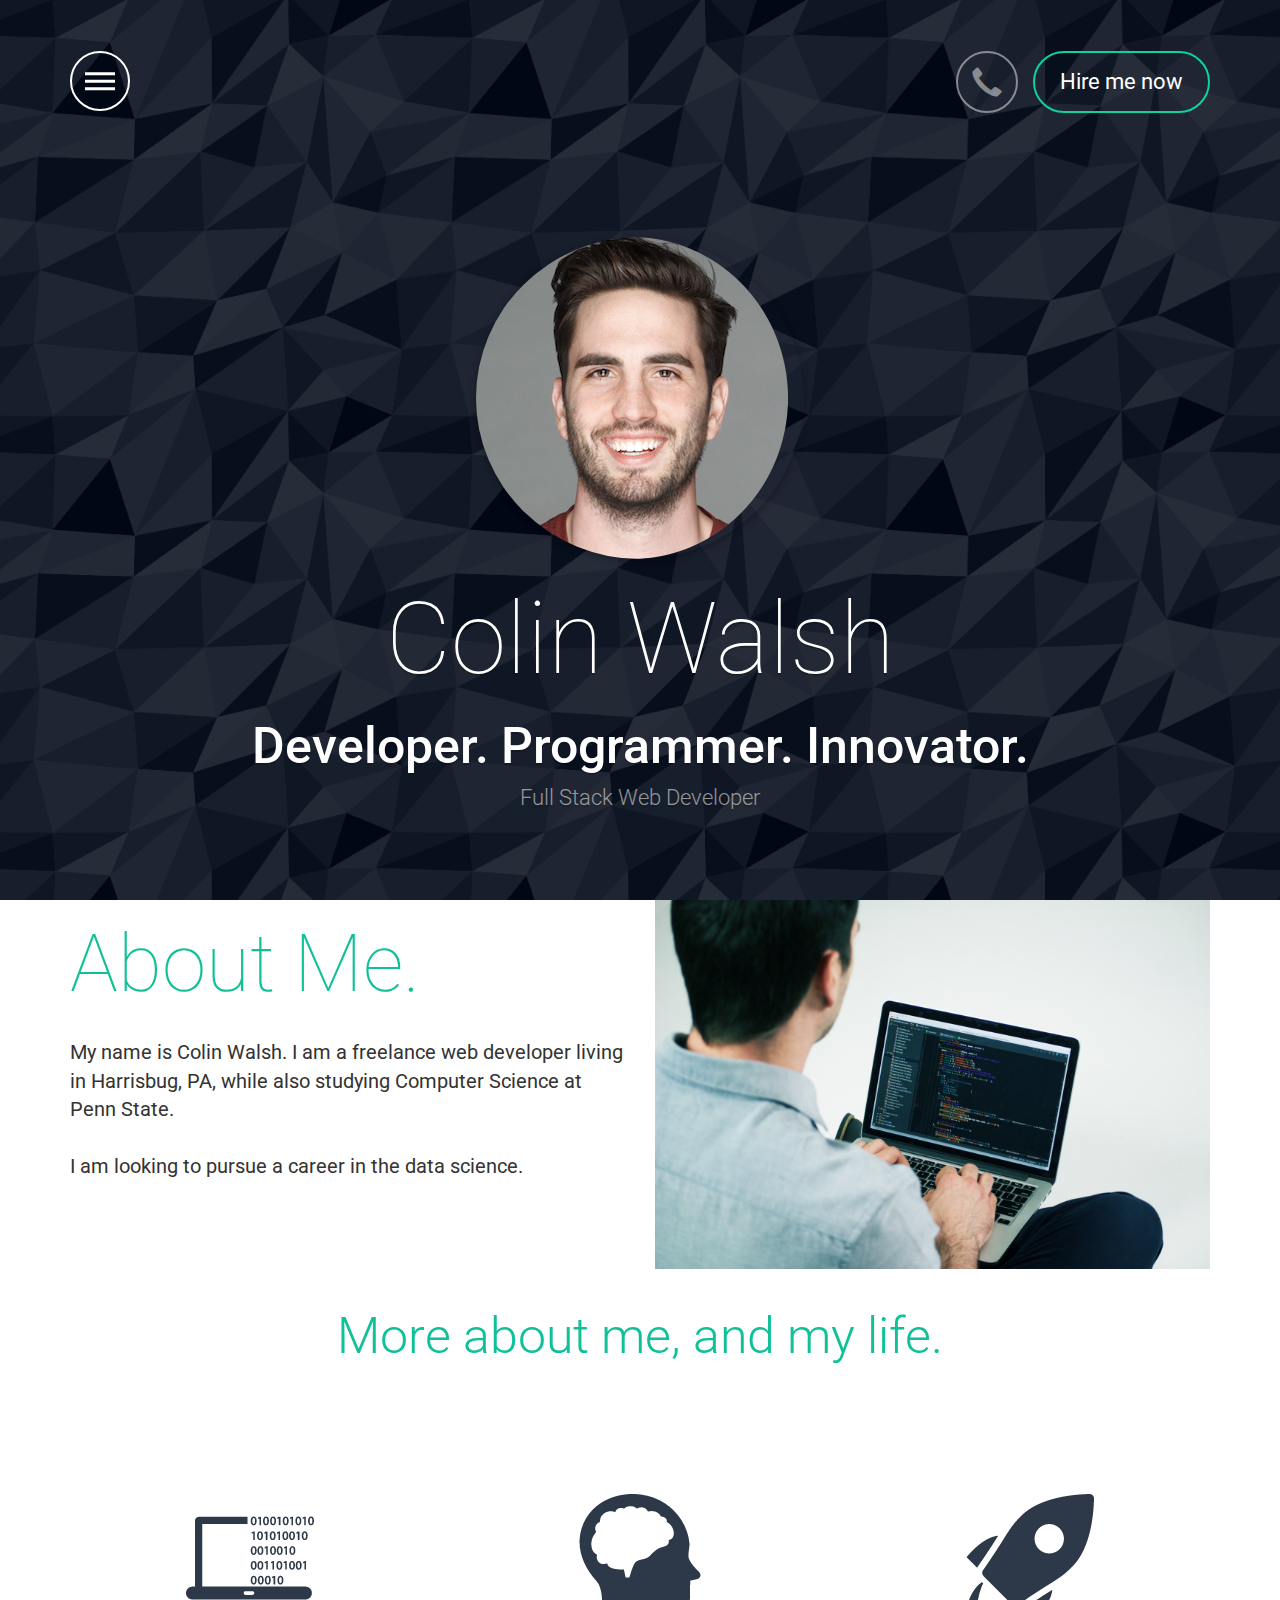
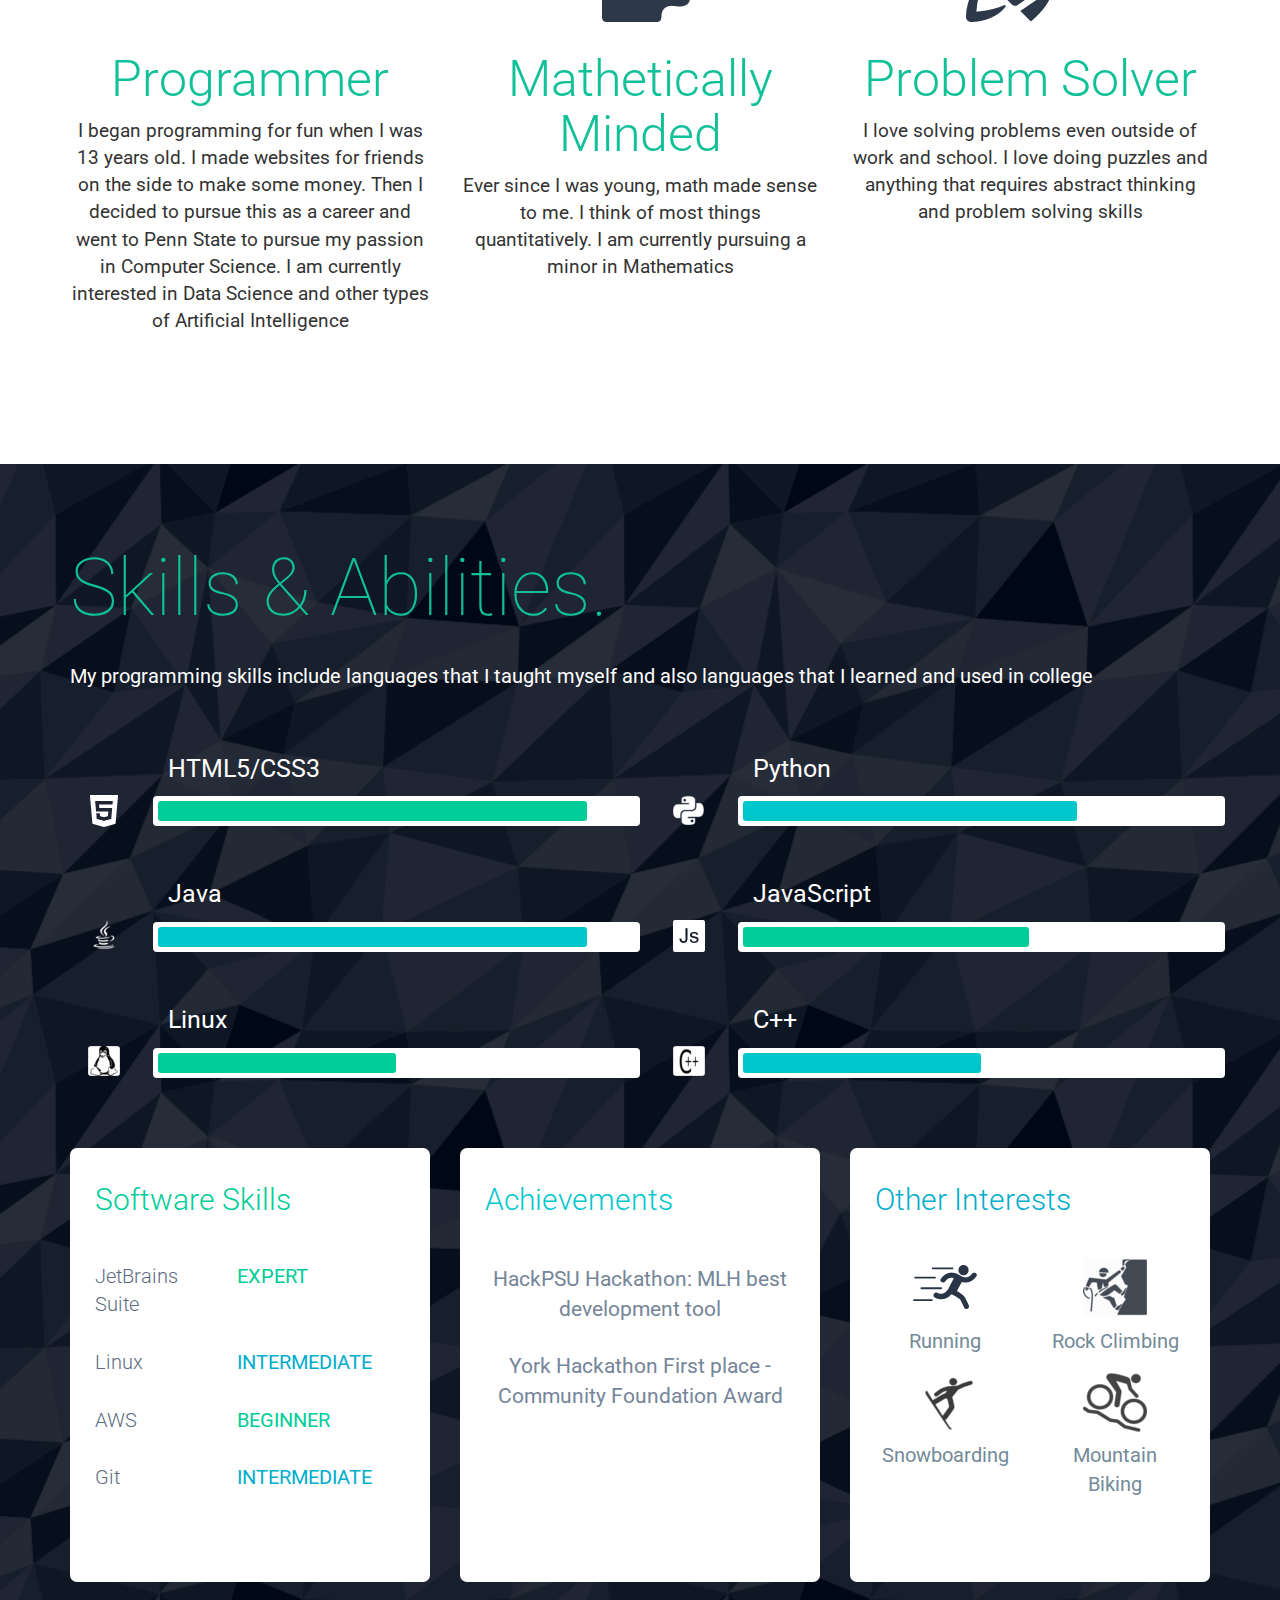
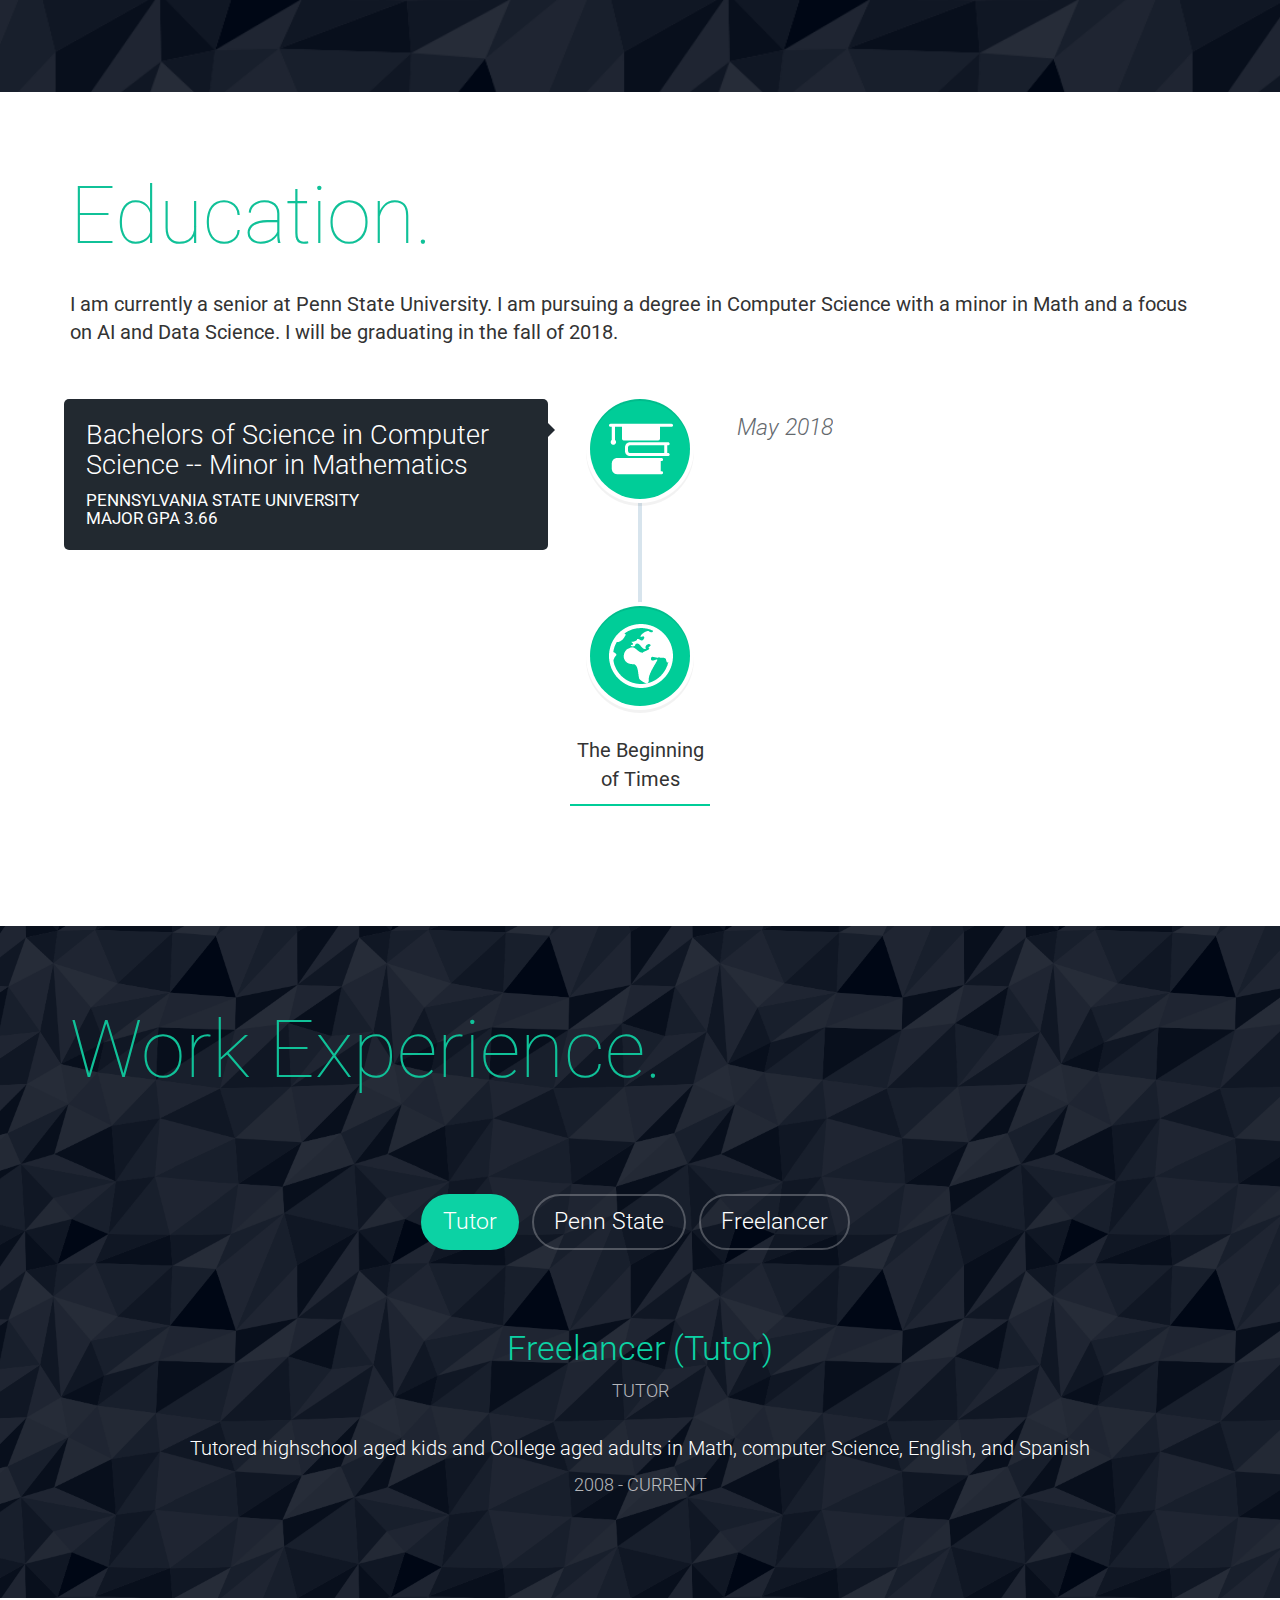
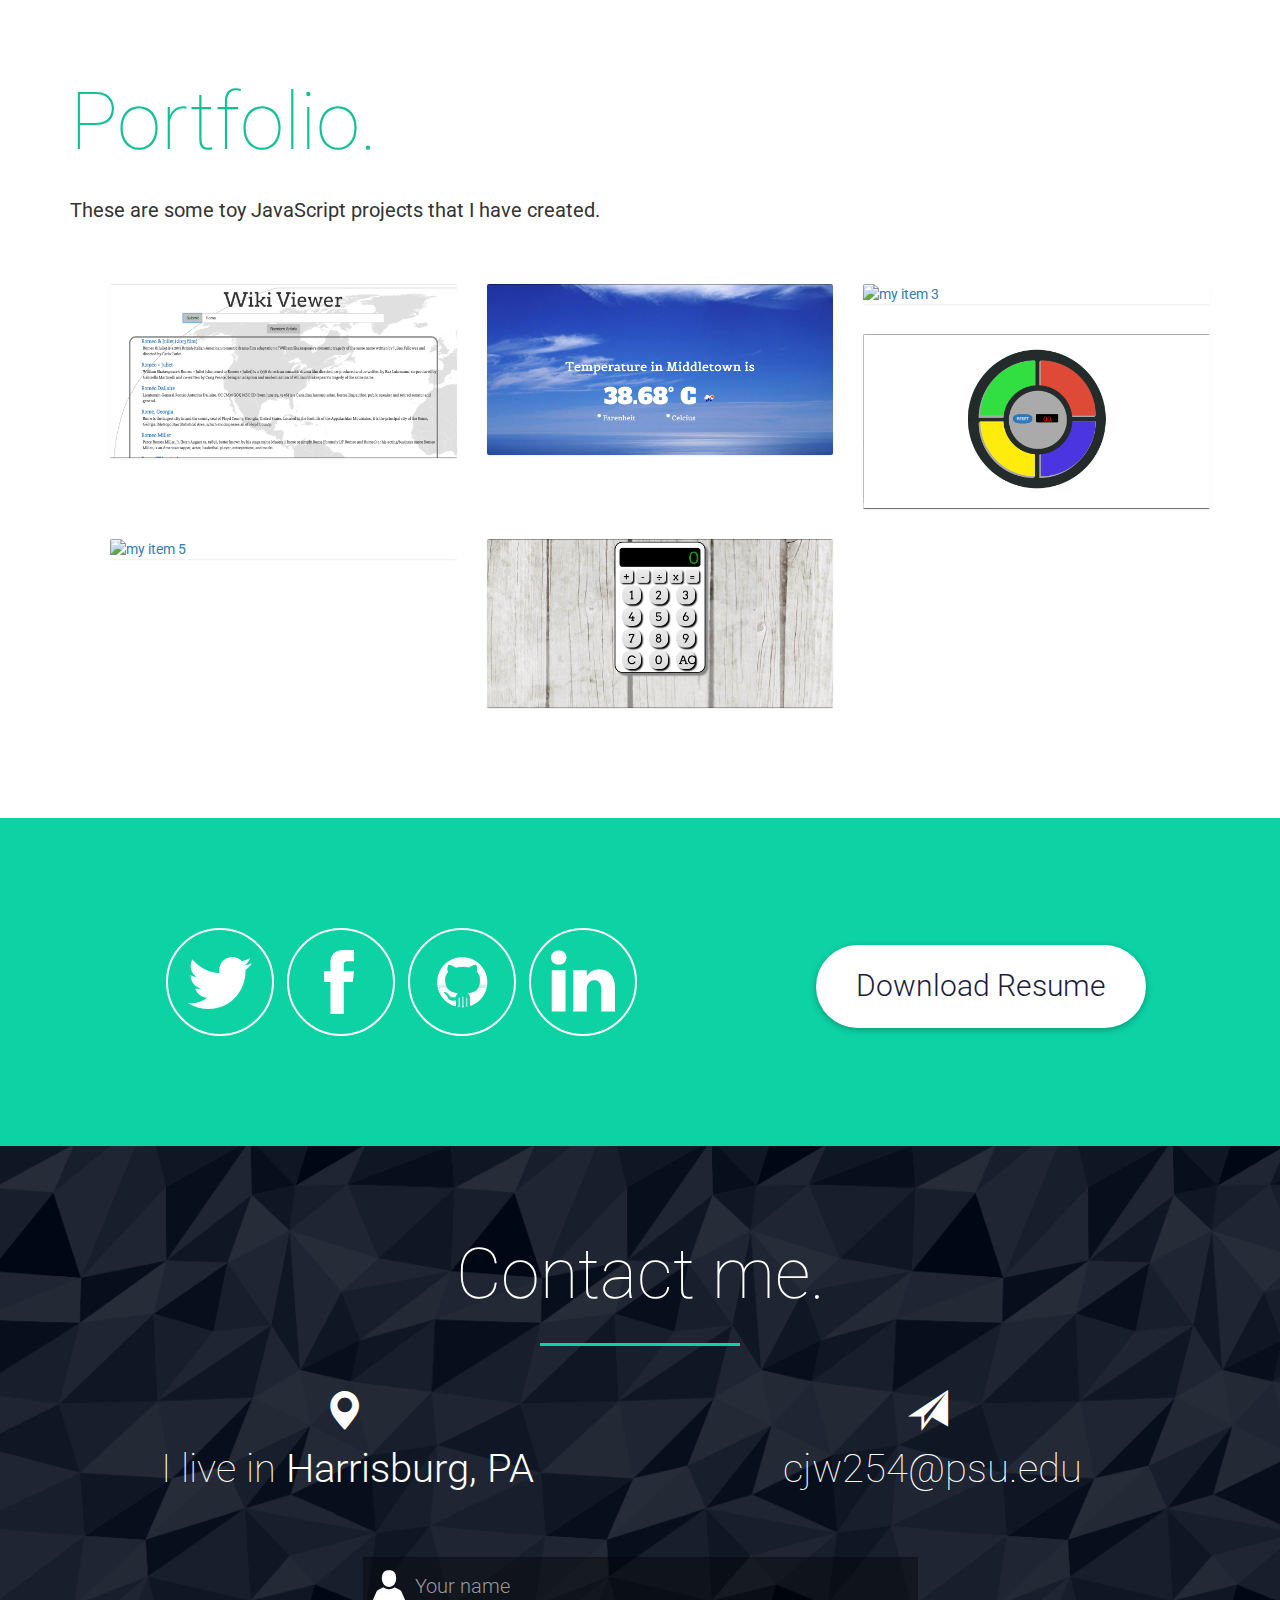
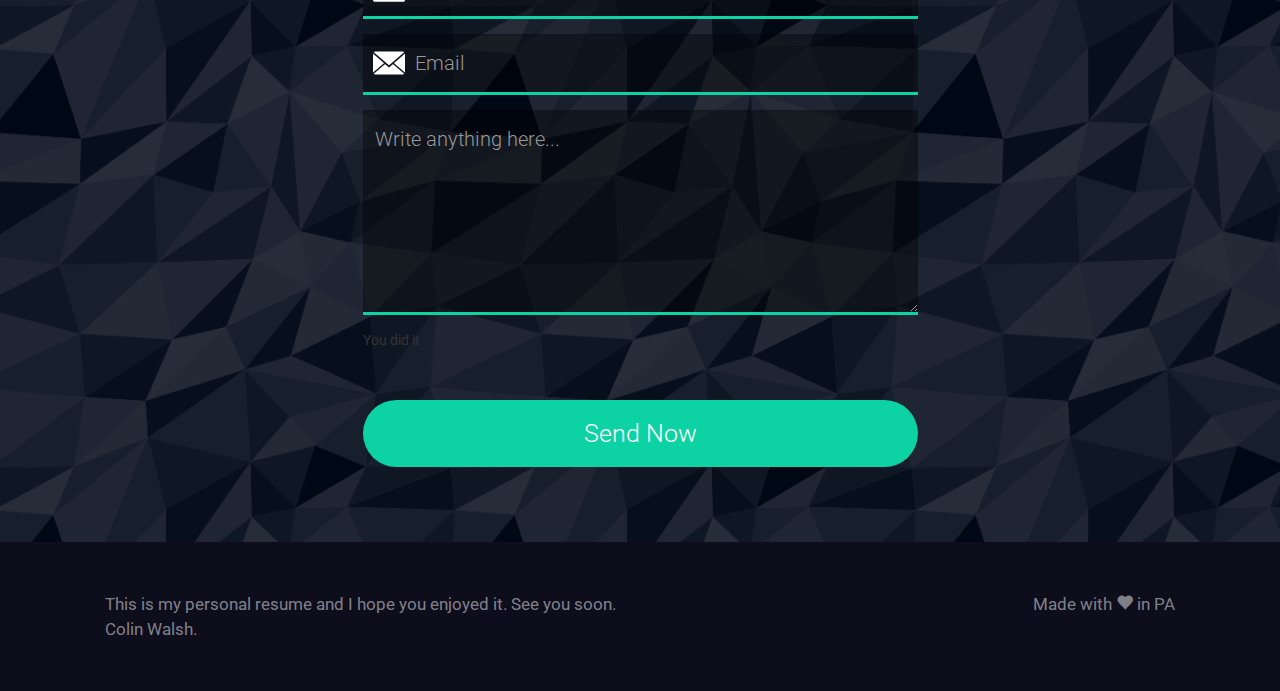
==== index.html @ 802ecc0e "favicon" ====
<!DOCTYPE html>
<html xmlns="http://www.w3.org/1999/xhtml"
	  xmlns:fb="http://ogp.me/ns/fb#" style="overflow-x: hidden;">
<head>
	<meta charset="UTF-8" />
	<meta http-equiv="X-UA-Compatible" content="IE=edge" />
	<meta name="viewport" content="width=device-width,initial-scale=0.7" />
	<meta name="robots" content="index, follow"/>
	<meta property="og:image" content="img/website.png" />
	<meta property="og:image" content="http://colinwalshdevelopment.com" />
	<title>Colin Walsh Development</title>
	<link rel="shortcut icon" href="favicon.ico">

	<!-- Google Font Roboto -->
	<link href="http://fonts.googleapis.com/css?family=Roboto:500,400italic,100,300,700,100italic,300italic,400" rel="stylesheet" type="text/css">
	<!-- Bootstrap 3.3.5 -->
	<link rel="stylesheet" type="text/css" href="css/bootstrap.min.css" />
	<!-- Design Style MyWALL -->
	<link rel="stylesheet" type="text/css" href="css/mywall.min.css" />
	<!-- Black Style MyWALL -->
	<link rel="stylesheet" type="text/css" href="css/black.css" />
	
	<!-- HTML5 shim and Respond.js for IE8 support of HTML5 elements and media queries -->
	<!--[if lt IE 9]>
		<script src="https://oss.maxcdn.com/html5shiv/3.7.2/html5shiv.min.js"></script>
		<script src="https://oss.maxcdn.com/respond/1.4.2/respond.min.js"></script>

	<![endif]-->
	<script id="mcjs">!function(c,h,i,m,p){m=c.createElement(h),p=c.getElementsByTagName(h)[0],m.async=1,m.src=i,p.parentNode.insertBefore(m,p)}(document,"script","https://chimpstatic.com/mcjs-connected/js/users/332d82442be51cd161a182dd3/f3166c5a541e0a17bad6daf34.js");</script>
</head>
<body>

	<!-- Modal Window Contact me -->
	<div class="modal fade" id="callmeModal" tabindex="-1" aria-hidden="true" role="dialog" aria-labelledby="ModalCall" style="display: none;">
		<div class="modal-dialog modal-sm">
			<div class="modal-content">
				<div class="modal-header">
				<button type="button" class="close" data-dismiss="modal" aria-label="Close"><span aria-hidden="true">×</span></button>
				<h2 class="modal-title getmetelf" id="ModalCall">Get in touch with me.</h2>
				</div>
				<div class="modal-body">
					<!-- Your phone number -->
					<div class="myphone"><p class="greynum">+1</p>610.217.4140</div>
					<!-- Contact hours -->
					<div class="contacthours">
						<p class="hourcall">Contact hours</p>
						<div class="rightcall">
							<p class="dayscall">Mon - Fri</p>
							<p class="horario">9:00 - 22:00</p>
							<p class="dayscall">Sat - Sun</p>
							<p class="horario">10:00 - 18:00</p>
						</div>
					</div>
					<!-- // Contact hours -->
				</div>
			</div>
		</div>
	</div>
	<!-- // Modal Window Contact me -->

	<!-- Header -->
	<header>
		<!-- Menu Navigation -->
		<div id="top" class="container">
			<!-- Menu left -->
			<nav id="ha-header" class="left-nav ha-header">
				<ul class="nav">
			      <li class="dropdown">
			      	<!-- Dropdown menu -->
			        <a class="dropdown-toggle circle-main" data-toggle="dropdown" href="#" role="button" aria-haspopup="true" aria-expanded="false">        
						<svg class="hello" height="36" viewBox="0 0 24 24" width="36" xmlns="http://www.w3.org/2000/svg">
						    <path d="M2 15.5v2h20v-2H2zm0-5v2h20v-2H2zm0-5v2h20v-2H2z"/>
						    <path d="M0 0h24v24H0z" fill="none"/>
						</svg>
			        </a>
			        <!-- Navigation Sections -->
			        <ul class="dropdown-menu">
						<li><a data-scroll data-options='{ "easing": "easeOutQuint" }' href="#top" class="menu-item wall">Hello</a></li>
						<li><a data-scroll data-options='{ "easing": "easeOutQuint" }' href="#about" class="menu-item wall">About Me</a></li>
						<li><a data-scroll data-options='{ "easing": "easeOutQuint" }' href="#skills" class="menu-item wall">Skills and Abilities</a></li>
						<li><a data-scroll data-options='{ "easing": "easeOutQuint" }' href="#education" class="menu-item wall">Education</a></li>
						<li><a data-scroll data-options='{ "easing": "easeOutQuint" }' href="#work" class="menu-item wall">Work Experience</a></li>
						<li><a data-scroll data-options='{ "easing": "easeOutQuint" }' href="#portfolio" class="menu-item wall">Portfolio</a></li>
						<li><a data-scroll data-options='{ "easing": "easeOutQuint" }' href="#download" class="menu-item wall">Social Networks</a></li>
						<li><a data-scroll data-options='{ "easing": "easeOutQuint" }' href="#contacto" class="menu-item wall">Contact Me</a></li>
			        </ul>
			      </li>
			    </ul>
			</nav>
			<!-- // Menu left -->

			<!-- Menu right - Hidden in small devices -->
			<div class="nav-extra hidden-xs">
				<!-- Button Contact Modal -->
				<a class="callme" href="#" data-toggle="modal" data-target="#callmeModal">
					<span class="glyphicon glyphicon glyphicon-earphone call" aria-hidden="true"></span>
				</a>
				<!-- Button 'Hire me' -->
				<a class="hireme button-mywall" data-scroll data-options='{ "easing": "easeOutQuint" }' href="#contacto">Hire me now</a>
			</div>
			<!-- // Menu right -->
		</div>
		<!-- // Menu Navigation -->

		<!-- Personal Details -->
		<div class="container">
			<img class="img-circle imgsus" alt="Colin Walsh" src="img/profileImage.png"/>
			<h1 class="name-boss">Colin Walsh</h1>
			<h2 class="main-details">Developer. Programmer. Innovator.</h2>
			<p class="extend-details">Full Stack Web Developer</p>
		</div>
		<!-- // Personal Details -->
	</header>
	<!-- // Header -->

	<!-- About Me Context -->
	<section id="about" class="full-section my-about">
		<!-- Top About me -->
		<article class="container">
			<div class="row">
				<!-- Text about me -->
				<div class="col-md-6">
					<h2 class="title-main">About Me.</h2>
					<p class="text-main">My name is Colin Walsh. I am a freelance web developer living in Harrisbug, PA, while also studying Computer Science at Penn State.
					<br><br>I am looking to pursue a career in the data science.</p>
				</div>
				<!-- Image right about me -->
				<div class="col-md-6">
					<img class="img-responsive" src="img/DSC_0038.jpg" alt="working">
				</div>
			</div>
		</article>
		<!-- // Top About me -->




		<!-- More about me and 3 columns -->
		<div class="container">
			<div class="row">
				<div class="col-md-12">
					<h3 class="title-three">More about me, and my life.</h3>
					<p class="text-three"></p>
				</div>
				<!-- Column 1 -->
				<div class="col-md-4">
					<img class="img-rd" alt="programmer" src="img/programmer.png"/>
					<h3 class="title-rd">Programmer</h3>
					<p class="text-rd">I began programming for fun when I was 13 years old. I made websites for friends on the side to make some money. Then I decided to
					pursue this as a career and went to Penn State to pursue my passion in Computer Science. I am currently interested in Data Science and other types of Artificial Intelligence </p>
				</div>
				<!-- Column 2 -->
				<div class="col-md-4">
					<img class="img-rd" alt="creative" src="img/brain.png"/>
					<h3 class="title-rd">Mathetically Minded</h3>
					<p class="text-rd">Ever since I was young, math made sense to me. I think of most things quantitatively. I am currently pursuing a minor in Mathematics</p>
				</div>
				<!-- Column 3 -->
				<div class="col-md-4">
					<img class="img-rd" alt="innovator" src="img/rocket.png"/>
					<h3 class="title-rd">Problem Solver</h3>
					<p class="text-rd">I love solving problems even outside of work and school. I love doing puzzles and anything that requires abstract thinking and problem solving skills</p>
				</div>
			</div>
		</div>
	</section>
	<!-- // About Me Gallery -->
	
	<!-- Skills and abilities -->
	<section id="skills" class="full-section-two bg-skills">
		<div class="container">
			<!-- Text Skills and Abilities -->
			<h2 class="title-main mywhite">Skills &#38; Abilities.</h2>
			<p class="text-main mywhite">My programming skills include languages that I taught myself and also languages that I learned and used in college</p>
			
			<div class="row">
				<!-- Skills percent 1 -->
				<div class="col-md-6 separ">
					<div class="row">
						<div class="hidden-xs col-sm-2 icon-skill"><img class="img-skill" alt="html 5" src="img/html5.png"/></div>
						<div class="col-sm-10">
							<div class="row">
								<div class="col-sm-12 title-skill">HTML5/CSS3</div>
								<div class="col-sm-12 bar-skill">
									<div class="this-skill my-green my-ninety"></div>
								</div>
							</div>
						</div>
					</div>
				</div>
				<!-- Skills percent 2 -->
				<div class="col-md-6 separ">
					<div class="row">
						<div class="hidden-xs col-sm-2 icon-skill"style="margin-left: 0px"><img class="img-skill" alt="css 3" src="img/python.png"/></div>
						<div class="col-sm-10">
							<div class="row">
								<div class="col-sm-12 title-skill">Python</div>
								<div class="col-sm-12 bar-skill">
									<div class="this-skill my-blue my-seventy"></div>
								</div>
							</div>
						</div>
					</div>
				</div>
				<!-- Skills percent 3 -->
				<div class="col-md-6 separ">
					<div class="row">
						<div class="hidden-xs col-sm-2 icon-skill"><img class="img-skill" alt="responsive" src="img/JAVA-Icon.png"/></div>
						<div class="col-sm-10">
							<div class="row">
								<div class="col-sm-12 title-skill">Java</div>
								<div class="col-sm-12 bar-skill">
									<div class="this-skill my-blue my-ninety"></div>
								</div>
							</div>
						</div>
					</div>
				</div>
				<!-- Skills percent 4 -->
				<div class="col-md-6 separ">
					<div class="row">
						<div class="hidden-xs col-sm-2 icon-skill"><img class="img-skill" alt="JavaScript" src="img/js.png"/></div>
						<div class="col-sm-10">
							<div class="row">
								<div class="col-sm-12 title-skill">JavaScript</div>
								<div class="col-sm-12 bar-skill">
									<div class="this-skill my-green my-sixty"></div>
								</div>
							</div>
						</div>
					</div>
				</div>
				<!-- Skills percent 5 -->
				<div class="col-md-6 separ">
					<div class="row">
						<div class="col-sm-2 hidden-xs icon-skill"><img class="img-skill" style="border-radius: 10%" alt="linux" src="img/tux.png"/></div>
						<div class="col-sm-10">
							<div class="row">
								<div class="col-sm-12 title-skill">Linux</div>
								<div class="col-sm-12 bar-skill">
									<div class="this-skill my-green my-fifty"></div>
								</div>
							</div>
						</div>
					</div>
				</div>
				<!-- Skills percent 6 -->
				<div class="col-md-6 separ">
					<div class="row">
						<div class="hidden-xs col-sm-2 icon-skill"><img class="img-skill" style="border-radius: 10%"alt="C++" src="img/cplus.png"/></div>
						<div class="col-sm-10">
							<div class="row">
								<div class="col-sm-12 title-skill">C++</div>
								<div class="col-sm-12 bar-skill">
									<div class="this-skill my-blue my-fifty"></div>
								</div>
							</div>
						</div>
					</div>
				</div>
				<!-- // Skills percent -->
			</div>
		</div>

		<!-- Abilities -->
		<div class="container cont-mg">
			<div class="row">

				<!-- Col 1 - Software Skills -->
				<div class="col-md-4">
					<div class="cont-ab">
						<h4 class="title-four color-a">Software Skills</h4>
						<!-- Software Abilitie 1 -->
						<div class="row">
							<div class="col-xs-5 ability">JetBrains Suite</div>
							<div class="col-xs-5 expert">EXPERT</div>
						</div>
						<!-- Software Abilitie 2 -->
						<div class="row">				
							<div class="col-xs-5 ability">Linux</div>
							<div class="col-xs-5 advanced">INTERMEDIATE</div>
						</div>
						<!-- Software Abilitie 3 -->
						<div class="row">	
							<div class="col-xs-5 ability">AWS</div>
							<div class="col-xs-5 expert">BEGINNER</div>
						</div>
						<!-- Software Abilitie 4 -->
						<div class="row">	
							<div class="col-xs-5 ability">Git</div>
							<div class="col-xs-5 advanced">INTERMEDIATE</div>
						</div>
					</div>
				</div>

				<!-- Col 2 - Awesome Services -->
				<div class="col-md-4">
					<div class="cont-ab">
						<h4 class="title-four color-b" >Achievements</h4>
						<!-- Awesome Abilities -->
						<div class="row">
							<div class="col-md-12 text-awsm">HackPSU Hackathon: MLH best development tool</div>
							<div class="col-md-12 text-awsm">York Hackathon First place - Community Foundation Award</div>

						</div>
						<!-- // Awesome Abilities -->
					</div>
				</div>

				<!-- Col 3 - Other Interests -->
				<div class="col-md-4">
					<div class="cont-ab">
						<h4 class="title-four color-c">Other Interests</h4>
						<div class="row">
							<!-- Interest 1 -->
							<div class="col-sm-6">
								<div class="row">
									<div class="col-md-12 intrst">
										<img alt="Running" src="img/Running-icon.png">
									</div>
								</div>
								<p class="text-interest">Running</p>
							</div>
							<!-- Interest 2 -->
							<div class="col-sm-6">
								<div class="row">
									<div class="col-md-12 intrst">
										<img alt="Taekwondo" src="img/rockClimbing.png">
									</div>
								</div>
								<p class="text-interest">Rock Climbing</p>
							</div>
							<!-- Interest 3 -->
							<div class="col-sm-6">
								<div class="row">
									<div class="col-md-12 intrst" >
										<img alt="snowboarding" src="img/snowboard.png">
									</div>
								</div>
								<p class="text-interest">Snowboarding</p>
							</div>
							<!-- Interest 4 -->
							<div class="col-sm-6">
								<div class="row">
									<div class="col-md-12 intrst" >
										<img alt="mountain biking" src="img/mountain-biking.png">
									</div>
								</div>
								<p class="text-interest">Mountain Biking</p>
							</div>
						</div>
					</div>
				</div>
			</div>
		</div>
		<!-- // Abilities -->
	</section>
	<!-- // Skills and abilities -->

	<!-- Education -->
	<section id="education" class="full-section">
		<!-- Text Education -->
		<div class="container">
			<h2 class="title-main">Education.</h2>
			<p class="text-main">I am currently a senior at Penn State University. I am pursuing a degree in Computer Science with a minor in Math
			and a focus on AI and Data Science. I will be graduating in the fall of 2018.</p>
		</div>

		<!-- Timeline Responsive -->
		<article id="cd-timeline" class="cd-container">

			<!-- 3 Item -->
			<div class="cd-timeline-block">
				<!-- Circle image 64x64 -->
				<div class="cd-timeline-img my-green">
					<img src="img/ed3.png" alt="Bachelor">
				</div>
				<!-- Info 3 Education -->
				<div class="cd-timeline-content">
					<h2>Bachelors of Science in Computer Science -- Minor in Mathematics</h2>
					<h3>Pennsylvania State University</h3>
					<h3>Major GPA 3.66</h3>
					<span class="cd-date">May 2018</span>
				</div> 
			</div> 
			<!-- The Beginning of Times image -->
			<div class="cd-timeline-block">
				<!-- Circle image 64x64 -->
				<div class="cd-timeline-img my-green">
					<img src="img/ed4.png" alt="Times">
				</div> 
			</div>
		</article>
		<!-- The Beginning of Times item -->
		<p class="txt-times">The Beginning of Times</p>
	</section>
	<!-- // Education -->

	<!-- Work Experience -->
	<section id="work" class="full-section-two bg-work">
		<!-- Text Work Experience -->
		<div class="container">
			<h2 class="title-main mywhite">Work Experience.</h2>
		</div>
		<!-- Work -->
		<div class="container cont-mg">
			  <!-- Nav tabs -->
			  <ul class="nav nav-tabs" role="tablist">
			    <li role="presentation" class="active"><a href="#1" role="tab" data-toggle="tab">Tutor</a></li>
			    <li role="presentation"><a href="#4" role="tab" data-toggle="tab">Penn State</a></li>
			    <li role="presentation"><a href="#5" role="tab" data-toggle="tab">Freelancer</a></li>
			  </ul>

			  <!-- Tab panes -->
			<div class="tab-content">


				<!-- Tab 3 -->
				<div role="tabpanel" class="tab-pane fade active in" id="1">
					<h3 class="title-wk">Freelancer (Tutor) </h3>
					<p class="wk-company">Tutor</p>
					<p class="text-wk">Tutored highschool aged kids and College aged adults in Math, computer Science, English, and Spanish</p>
					<p class="wk-date">2008 - current</p>
				</div>
				<!-- Tab 4 -->
				<div role="tabpanel" class="tab-pane fade" id="4">
					<h3 class="title-wk">Service Desk Operator</h3>
					<p class="wk-company">Penn State</p>
					<p class="text-wk">Worked as a Service Desk operator at Penn State where I troubleshooted many different computer issues</p>
					<p class="wk-date">2016 - current</p>
				</div>
				<!-- Tab 5 -->
				<div role="tabpanel" class="tab-pane fade" id="5">
					<h3 class="title-wk">Freelancer (Web Developer)</h3>
					<p class="wk-company">Freelancer</p>
					<p class="text-wk">Worked as a web developer independently working on many websites for small businesses and other development companies</p>
					<p class="wk-date">2008 - current</p>
				</div>
			</div>
			  <!-- // Tab panes -->
		</div>
		<!-- // Work -->
	</section>
	<!-- // Work Experience -->

	<!-- Portfolio -->
	<section id="portfolio" class="full-section">
		<!-- Text Portfolio -->
		<div class="container">
			<h2 class="title-main">Portfolio.</h2>
			<p class="text-main">These are some toy JavaScript projects that I have created.</p>
		</div>

		<!-- Gallery -->
		<div class="container">
			<ul class="row wall-portfolio">
				<li class="col-md-4 doblock"><a href="http://codepen.io/cdubb03/full/BjXpJm" data-imagelightbox="b" target="_blank"><img class="wall-gallery" src="img/wiki.png" alt="my item 1" /></a></li>
				<li class="col-md-4 doblock"><a href="http://codepen.io/cdubb03/pen/QyJYaL" data-imagelightbox="b"target="_blank"><img class="wall-gallery" src="img/weather.png" alt="my item 2" /></a></li>
				<li class="col-md-4 doblock"><a href="img/website.png" data-imagelightbox="b"target="_blank"><img class="wall-gallery" src="img/website.png" alt="my item 3" /></a></li>
				<li class="col-md-4 doblock"><a href="http://codepen.io/cdubb03/pen/dXLZEq" data-imagelightbox="b"target="_blank"><img class="wall-gallery" src="img/simon.png" alt="my item 4" /></a></li>
				<li class="col-md-4 doblock"><a href="http://codepen.io/cdubb03/pen/pgPJoW" data-imagelightbox="b"target="_blank"><img class="wall-gallery" src="img/timer.png" alt="my item 5" /></a></li>
				<li class="col-md-4 doblock"><a href="http://codepen.io/cdubb03/pen/Vepqzq" data-imagelightbox="b"target="_blank"><img class="wall-gallery" src="img/calculator.png" alt="my item 6" /></a></li>
			</ul>
		</div>
		<!-- // Gallery -->
	</section>
	<!-- // Portfolio -->

	<!-- Social and Download -->
	<section id="download" class="full-download">
		<div class="container">
			<div class="row">
				<!-- Social Networks -->
				<div class="col-sm-12 btn-class col-md-7">
					<a href="https://twitter.com/C_walsh03" class="social-ink">
						<img class="socl" src="img/twitter-icon.png" alt="twitter"/>
					</a>
					<a href="https://www.facebook.com/cdub003" class="social-ink">
						<img class="socl" src="img/facebook-icon.png" alt="facebook"/>
					</a>
					<a href="https://github.com/cwalsh003" class="social-ink">
						<img class="socl" src="img/git.png" alt="github"/>
					</a>
					<a href="https://www.linkedin.com/in/colin003/" class="social-ink">
						<img class="socl" src="img/linkedin-icon.png" alt="linkedin"/>
					</a>
				</div>
				<!-- Download Resume - CV -->
				<div class="col-sm-5 btn-class hidden-sm hidden-xs">
					<a class="btn-dwnld" href="https://drive.google.com/file/d/0BywvzLHzNmn8czUyY1Bubkw3UDQ/view" target="_blank">Download Resume</a>
				</div>
			</div>
		</div>
	</section>
	<!-- // Social and Download -->

	<!-- Contact me -->
	<section id="contacto" class="full-section-three bg-contact">
		<div class="container">
			<!-- Title Contact me -->
			<h1 class="title-ct">Contact me.</h1>
			<p class="separator-ct"></p>
			<!-- Localization -->
			<div class="row">
				<div class="col-md-6 col-xs-12 txt-center">
					<p class="icon-ct glyphicon glyphicon-map-marker"></p>
					<p class="text-ct">I live in <b>Harrisburg, PA</b></p>
				</div>
				<!--Mail -->
				<div class="col-md-6 col-xs-12 txt-center">
					<p class="icon-ct glyphicon glyphicon-send"></p>
					<p class="text-ct">cjw254@psu.edu</p>
				</div>
			</div>
		</div>
		<!-- Contact Form -->
		<article class="container cntme">
			<form  id="ContactForm" name="ContactForm" class="validate-form">
				<!-- Form inputs -->
				<div class="row">
					<div class="form-group col-md-6 col-md-offset-3">
					  <input type="text" class="form-control ct-name" name="name" id="name" placeholder="Your name" required>
					</div>
					<div class="form-group col-md-6 col-md-offset-3">
					  <input type="email" class="form-control ct-mail" name="email" id="email" placeholder="Email" required>
					</div>
					<div class="form-group col-md-6 col-md-offset-3">
					  <textarea class="form-control ct-message" rows="6" name="message" id="message" placeholder="Write anything here..." required></textarea>
					</div>
				</div>
				<!-- Button Send -->
				<div class="row">
					<div class="form-group col-md-6 col-md-offset-3">
						<div id="successmsg hidden">You did it</div>
						<button type="submit" name="button" id="button" class="btn btnc2 with-br btn-ctc"><span>Send Now</span></button>
					</div>
				</div>
			</form>
		</article>
		<!-- // Contact Form -->
	</section>
	<!-- // Contact me -->

	<!-- Footer -->
	<footer class="full-footer">
		<div class="container padding-footer">
			<div class="row">
				<!-- Text Left -->
				<div class="col-sm-8 foo-left">This is my personal resume and I hope you enjoyed it. See you soon. <br> Colin Walsh.</div>
				<!-- Text Right -->
				<div class="col-sm-4 foo-right">Made with <span class="glyphicon glyphicon-heart" aria-hidden="true"></span> in PA</div>
			</div>
		</div>
	</footer>
	<!-- // Footer -->

	<!-- jQuery (necessary for Bootstrap's JavaScript plugins) -->
	<script src="https://ajax.googleapis.com/ajax/libs/jquery/1.11.3/jquery.min.js"></script>
	<!-- Include all compiled plugins (below), or include individual files as needed -->
	<script src="js/bootstrap.min.js"></script>
	<!-- Smooth-scroll -->
	<script src="js/smooth-scroll.min.js"></script>
	<!-- "Hi. I'am..." Text type - Resource jQuery -->
	<script src="js/main.min.js"></script>
	<!-- Owl Carousel -->
	<script src="js/owl.carousel.min.js"></script>
	<!-- Menu Scrolling -->
	<script src="js/waypoints.min.js"></script>
	<!-- Portfolio gallery -->
	<script src="js/imagelightbox.min.js"></script>
	<!-- Send Email -->
	<script src="js/sendemail.js"></script>
</body>
</html>
---- css/mywall.min.css ----
/*!
 *
 * MyWALL v1.0
 *
 */
body {
    font-family: Roboto, Helvetica, Arial, sans-serif !important;
    overflow-x: -moz-hidden-unscrollable !important;
}

header {
    margin: 0;
    top: 0;
    bottom: 0;
    right: 0;
    left: 0;
    background: url(../img/bg_head.png?1508011304) no-repeat center center;
    background-size: cover;
    width: 100%;
    min-height: 100vh;
    text-align: center;
    padding-top: 51px;
    padding-bottom: 40px
}

a, a:active, a:hover, a:visited {
    text-decoration: none
}

a:focus {
    outline: 0 auto -webkit-focus-ring-color;
    text-decoration: none
}

.topmenu {
    width: 100%;
    width: 100vw;
    position: fixed;
    z-index: 999
}

nav.left-nav {
    float: left
}

.ha-header {
    float: left;
    display: -webkit-box;
    display: -webkit-flex;
    display: -ms-flexbox;
    display: flex
}

.ha-header.ha-header-show {
    -webkit-transform: translateY(0%);
    -ms-transform: translateY(0%);
    transform: translateY(0%);
    -webkit-transition: all .5s;
    transition: all .5s
}

.ha-header.ha-header-subshow {
    float: left;
    display: -webkit-box;
    display: -webkit-flex;
    display: -ms-flexbox;
    display: flex;
    z-index: 9999;
    position: fixed
}

.ha-header.ha-header-subshow a.dropdown-toggle.circle-main {
    text-decoration: none;
    background-color: #2D3848;
    border-color: rgba(255, 255, 255, .3);
    -webkit-transform: rotate(360deg);
    -ms-transform: rotate(360deg);
    transform: rotate(360deg)
}

.ha-header.ha-header-subshow a.dropdown-toggle.circle-main:focus, .ha-header.ha-header-subshow a.dropdown-toggle.circle-main:hover {
    text-decoration: none;
    background-color: #2D3848;
    border-color: #2D3848
}

.icon-up {
    width: 40px;
    background-color: #EC0856;
    height: 4px
}

.icon-med {
    width: 40px;
    margin-top: 6px;
    background-color: #EC0856;
    height: 4px
}

.hello {
    fill: #FFF
}

.wall {
    font-size: 17px;
    padding: 5px 30px
}

.dropdown-toggle.circle-main, .dropdown-toggle.circle-main:focus {
    border-radius: 100%;
    height: 60px;
    background-color: rgba(255, 255, 255, 0);
    width: 60px;
    text-align: center;
    padding-top: 11px;
    padding-right: 10px;
    padding-bottom: 12px;
    padding-left: 10px;
    border: 2px solid #FFF;
    -webkit-transition: all .3s;
    transition: all .3s
}

.dropdown-toggle.circle-main:hover {
    text-decoration: none;
    background-color: #202648;
    border-color: rgba(255, 255, 255, .3)
}

.nav .open > a, .nav .open > a:focus, .nav .open > a:hover {
    background-color: #202648;
    border-color: #202648
}

.dropdown-menu > li > a:before, .dropdown-menu > li > a:focus, .dropdown-menu > li > a:hover {
    color: #FFF;
    text-decoration: none;
    background-color: #EC0856;
    -webkit-transition: all .2s;
    transition: all .2s
}

.nav-extra {
    float: right;
    display: -webkit-box;
    display: -webkit-flex;
    display: -ms-flexbox;
    display: flex
}

.callme {
    font-size: 30px;
    background-color: rgba(0, 0, 0, 0);
    padding-top: 13px;
    padding-right: 14px;
    padding-bottom: 12px;
    padding-left: 14px;
    height: 62px;
    color: rgba(255, 255, 255, .47);
    text-align: center;
    z-index: 2;
    border-style: solid;
    border-width: 2px;
    border-color: rgba(255, 255, 255, .47);
    border-radius: 50%;
    position: static;
    -webkit-transition: all .3s;
    transition: all .3s
}

.callme:active:hover, .callme:focus:hover, .callme:hover {
    color: #FFF;
    background: #202648;
    border-color: rgba(255, 255, 255, .3);
    -webkit-transition: all .5s ease-out;
    transition: all .5s ease-out;
    cursor: pointer
}

.callme:active, a.callme:focus {
    color: rgba(255, 255, 255, .47);
    border-color: rgba(255, 255, 255, .47);
    outline: 0 auto -webkit-focus-ring-color
}

.callme:hover + .callme:after {
    color: #fff;
    border-color: #f53440;
    -webkit-transition: all .5s ease-out;
    transition: all .5s ease-out;
    -webkit-transform: scale(1) rotate(360deg);
    -ms-transform: scale(1) rotate(360deg);
    transform: scale(1) rotate(360deg)
}

.glyphicon.glyphicon.glyphicon-earphone.call {
    top: 0
}

.modal-backdrop.fade.in {
    filter: alpha(opacity=90);
    opacity: .9
}

.getmetelf {
    font-size: 20px;
    color: #FFF;
    text-align: center;
    padding: 30px 0;
    font-weight: 500;
    text-transform: uppercase
}

.modal-header {
    background-color: #2D3848;
    border-top-left-radius: 3px;
    border-top-right-radius: 3px;
    border-bottom: 1px solid #0E1B29 !important
}

.modal-content {
    border-radius: 5px !important
}

.modal-dialog.modal-sm {
    margin: 51px auto
}

.myphone {
    font-size: 27px;
    text-align: right;
    padding-right: 10px;
    padding-bottom: 20px;
    border-bottom: 1px solid rgba(0, 0, 0, .19);
    margin-top: 10px;
    margin-bottom: 10px;
    font-family: inherit;
    font-weight: 500;
    line-height: 1.1;
    color: inherit
}

.hourcall {
    font-size: 20px;
    float: left;
    width: 40%;
    padding-top: 10px
}

.greynum {
    float: left;
    padding-left: 10px;
    color: rgba(0, 0, 0, .36);
    padding-right: 10px
}

.dayscall {
    font-size: 18px;
    padding-top: 10px;
    font-weight: 300;
    color: #868F96;
    margin-bottom: 0
}

.contacthours {
    display: table
}

.rightcall {
    float: right
}

.horario {
    font-size: 20px;
    font-weight: 500;
    color: #868F96
}

.button-mywall {
    background: #EC0856;
    color: #FFF;
    border-radius: 50px;
    font-weight: 400;
    font-size: 22px;
    margin-left: 15px;
    padding-right: 25px;
    padding-left: 25px;
    line-height: 58px;
    margin-bottom: 10px;
    border: 2px solid #EC0856;
    text-align: center;
    -webkit-transition: all .5s;
    transition: all .5s;
    text-decoration: none
}

.button-mywall:active, .button-mywall:hover {
    color: #FFF;
    background: #202648;
    border-color: rgba(255, 255, 255, .3)
}

.button-mywall:focus {
    color: #FFF
}

h1.name-boss {
    font-size: 100px;
    color: #fff;
    font-weight: 100;
    padding-top: 5px;
    padding-bottom: 5px;
    text-align: center;
    text-shadow: 0 2px rgba(0, 0, 0, .2)
}

h2.main-details {
    font-size: 50px;
    color: #fff;
    font-weight: 500;
    text-align: center;
    text-shadow: 0 2px rgba(0, 0, 0, .2)
}

p.extend-details {
    font-size: 22px;
    color: rgba(255, 255, 255, .549);
    line-height: 1.287;
    font-weight: 300;
    text-align: center;
    text-shadow: 0 2px rgba(0, 0, 0, .2)
}

.imgsus {
    margin-top: 10%;
    box-shadow: 0 2px 5px 0 rgba(0, 0, 0, .2), 0 2px 10px 0 rgba(0, 0, 0, .12)
}

.cd-intro {
    padding-top: 140px;
    padding-bottom: 140px;
    background-color: #EC0856;
    text-align: center;
    color: #fff;
    margin-bottom: 50px
}

.cd-headline.letters.type {
    font-size: 55px;
    font-weight: 100
}

.cd-headline.type .cd-words-wrapper {
    vertical-align: top;
    overflow: hidden;
    z-index: 1
}

.cd-headline.type .cd-words-wrapper.waiting::after {
    -webkit-animation: cd-pulse 1s infinite;
    animation: cd-pulse 1s infinite
}

.cd-headline.type .cd-words-wrapper.selected {
    background-color: #FFF
}

.cd-headline.type .cd-words-wrapper.selected::after {
    visibility: hidden
}

.cd-headline.type .cd-words-wrapper.selected b {
    color: #000
}

.cd-headline.type b {
    font-weight: 400;
    visibility: hidden
}

.cd-headline.type b.is-visible {
    visibility: visible
}

.cd-headline.type i {
    position: absolute;
    visibility: hidden
}

.cd-headline.type i.in {
    position: relative;
    font-style: normal;
    visibility: visible
}

@-webkit-keyframes cd-pulse {
    0% {
        -webkit-transform: translateY(-50%) scale(1);
        opacity: 1
    }
    40% {
        -webkit-transform: translateY(-50%) scale(0.9);
        opacity: 0
    }
    100% {
        -webkit-transform: translateY(-50%) scale(0);
        opacity: 0
    }
}

@keyframes cd-pulse {
    0% {
        -webkit-transform: translateY(-50%) scale(1);
        -ms-transform: translateY(-50%) scale(1);
        transform: translateY(-50%) scale(1);
        opacity: 1
    }
    40% {
        -webkit-transform: translateY(-50%) scale(0.9);
        -ms-transform: translateY(-50%) scale(0.9);
        transform: translateY(-50%) scale(0.9);
        opacity: 0
    }
    100% {
        -webkit-transform: translateY(-50%) scale(0);
        -ms-transform: translateY(-50%) scale(0);
        transform: translateY(-50%) scale(0);
        opacity: 0
    }
}

.full-section {
    width: 100%
}

.title-main {
    font-size: 80px;
    font-weight: 100;
    margin-bottom: 30px
}

.text-main {
    font-size: 20px;
    font-weight: 400
}

.my-extrame {
    background-color: #F9F9F9;
    padding-top: 50px;
    padding-bottom: 50px;
    margin-top: 50px;
    margin-bottom: 50px
}

.img-myextra {
    text-align: center
}

.img-myextrame {
    padding-top: 32px
}

.title-three {
    padding-top: 20px;
    font-size: 50px;
    padding-bottom: 20px;
    text-align: center;
    font-weight: 300
}

.text-three {
    font-size: 19px;
    font-weight: 400;
    text-align: center;
    padding-bottom: 40px
}

.img-rd {
    margin-top: 50px;
    margin-right: auto;
    margin-bottom: 30px;
    margin-left: auto;
    display: block
}

.title-rd {
    text-align: center;
    font-size: 50px;
    font-weight: 300;
    margin-top: 0
}

.text-rd {
    font-size: 19px;
    font-weight: 400;
    text-align: center
}

.text-five {
    text-transform: uppercase;
    font-size: 20px;
    color: #2D3848;
    border-bottom: 2px solid rgba(45, 56, 72, .23);
    padding-bottom: 10px;
    display: inline-block
}

.mywhite {
    color: #fff
}

.full-section-two {
    width: 100%;
    padding-top: 60px;
    margin-top: 120px;
    margin-bottom: 60px;
    padding-bottom: 60px
}

.bg-skills {
    background: url(../img/bg_skills.png?1508011304) no-repeat center center;
    background-size: cover
}

.separ {
    margin-top: 50px
}

.title-skill {
    font-size: 25px;
    color: #fff;
    text-align: left
}

.bar-skill {
    background: #fff;
    padding: 5px;
    border-radius: 4px;
    margin-top: 10px
}

.this-skill {
    height: 20px;
    border-radius: 3px
}

.icon-skill {
    text-align: center;
    height: 75px;
    padding-top: 44px
}

.my-red {
    background-color: #F53440
}

.my-blue {
    background-color: #0989e7
}

.my-pink {
    background-color: #ec0856
}

.my-aqua {
    background-color: #00ADC8
}

.my-purple {
    background-color: #580183
}

.my-green {
    background-color: #00CD98
}

.my-ten {
    width: 10%
}

.my-twenty {
    width: 20%
}

.my-thirty {
    width: 30%
}

.my-fourty {
    width: 40%
}

.my-fifty {
    width: 50%
}

.my-sixty {
    width: 60%
}

.my-seventy {
    width: 70%
}

.my-eighty {
    width: 80%
}

.my-ninety {
    width: 90%
}

.my-houndred {
    width: 100%
}

.cont-mg {
    margin-top: 70px;
    margin-bottom: 30px
}

.cont-ab {
    width: 100%;
    background-color: #FFF;
    padding: 25px;
    border-radius: 7px;
    margin-bottom: 20px;
    min-height: 434px;
}

.title-four {
    font-size: 30px;
    font-weight: 300;
    margin-bottom: 35px
}

.color-a {
    color: #580183
}

.color-b {
    color: #0977C7
}

.color-c {
    color: #580183
}

.img-soft {
    margin-top: 10px;
    margin-bottom: 15px
}

.ability {
    font-size: 20px;
    font-weight: 300;
    color: #5b6b7f;
    padding-top: 11px;
    padding-bottom: 18px
}

.expert {
    font-size: 20px;
    padding-bottom: 18px;
    padding-top: 11px;
    color: #EC0856
}

.advanced {
    font-size: 20px;
    padding-bottom: 18px;
    padding-top: 11px;
    color: #0977C7
}

.text-awsm {
    font-size: 21px;
    text-align: center;
    padding-top: 13px;
    padding-bottom: 14px;
    color: #758599
}

.intrst {
    text-align: center;
    height: 65px;
    margin-bottom: 11px;
    line-height: 5
}

.text-interest {
    text-align: center;
    font-size: 20px;
    color: #738A99
}

#cd-timeline {
    position: relative;
    padding-right: 0;
    padding-bottom: 2em;
    padding-left: 0;
    margin-top: 2em;
    margin-bottom: 2em
}

#cd-timeline::before {
    content: '';
    position: absolute;
    top: 0;
    left: 50px;
    height: 100%;
    width: 4px;
    background: #d7e4ed
}

@media only screen and (min-width: 1170px) {
    #cd-timeline {
        margin-top: 3em;
        margin-bottom: 3em
    }

    #cd-timeline::before {
        left: 50%;
        margin-left: -2px
    }
}

.cd-timeline-block {
    position: relative;
    margin: 2em 0
}

.cd-timeline-block:after {
    content: "";
    display: table;
    clear: both
}

.cd-timeline-block:first-child {
    margin-top: 0
}

.cd-timeline-block:last-child {
    margin-bottom: 0
}

@media only screen and (min-width: 1170px) {
    .cd-timeline-block {
        margin: 4em 0
    }

    .cd-timeline-block:first-child {
        margin-top: 0
    }

    .cd-timeline-block:last-child {
        margin-bottom: 0
    }
}

.cd-timeline-img {
    position: absolute;
    top: 0;
    left: 0;
    width: 100px;
    height: 100px;
    border-radius: 50%;
    box-shadow: 0 0 0 4px white, inset 0 2px 0 rgba(0, 0, 0, .08), 0 3px 0 4px rgba(0, 0, 0, .05)
}

.txt-times {
    text-align: center;
    display: block;
    padding-bottom: 10px;
    font-size: 20px;
    padding-top: 60px;
    border-bottom: 2px solid #580183;
    width: 140px;
    margin-top: 0;
    margin-right: auto;
    margin-bottom: 50px;
    margin-left: 30px
}

.cd-timeline-img img {
    display: block;
    width: 64px;
    height: 64px;
    position: relative;
    left: 31%;
    top: 30%;
    margin-left: -12px;
    margin-top: -12px
}

.cd-timeline-img.cd-picture {
    background: #75ce66
}

.cd-timeline-img.cd-movie {
    background: #c03b44
}

.cd-timeline-img.cd-location {
    background: #f0ca45
}

@media only screen and (min-width: 1170px) {
    .txt-times {
        text-align: center;
        display: block;
        padding-bottom: 10px;
        font-size: 20px;
        padding-top: 60px;
        border-bottom: 2px solid #580183;
        width: 140px;
        margin-top: 0;
        margin-right: auto;
        margin-bottom: 50px;
        margin-left: auto
    }

    .cd-timeline-img {
        width: 100px;
        height: 100px;
        left: 50%;
        margin-left: -50px;
        -webkit-transform: translateZ(0);
        -webkit-backface-visibility: hidden
    }

    .cssanimations .cd-timeline-img.is-hidden {
        visibility: hidden
    }

    .cssanimations .cd-timeline-img.bounce-in {
        visibility: visible;
        -webkit-animation: cd-bounce-1 .6s;
        animation: cd-bounce-1 .6s
    }
}

@-webkit-keyframes cd-bounce-1 {
    0% {
        opacity: 0;
        -webkit-transform: scale(0.5)
    }
    60% {
        opacity: 1;
        -webkit-transform: scale(1.2)
    }
    100% {
        -webkit-transform: scale(1)
    }
}

@keyframes cd-bounce-1 {
    0% {
        opacity: 0;
        -webkit-transform: scale(0.5);
        -ms-transform: scale(0.5);
        transform: scale(0.5)
    }
    60% {
        opacity: 1;
        -webkit-transform: scale(1.2);
        -ms-transform: scale(1.2);
        transform: scale(1.2)
    }
    100% {
        -webkit-transform: scale(1);
        -ms-transform: scale(1);
        transform: scale(1)
    }
}

.cd-timeline-content {
    position: relative;
    margin-left: 140px;
    background: #222930;
    border-radius: 5px;
    padding: 1em
}

.cd-timeline-content:after {
    content: "";
    display: table;
    clear: both
}

.cd-timeline-content h2 {
    color: #FFF
}

.cd-timeline-content .cd-date, .cd-timeline-content .cd-read-more, .cd-timeline-content p {
    font-size: 15px;
    color: #fff
}

.cd-timeline-content .cd-date, .cd-timeline-content .cd-read-more {
    display: inline-block
}

.cd-timeline-content p {
    margin: 1em 0;
    line-height: 1.6
}

.cd-timeline-content .cd-read-more {
    float: right;
    padding: .8em 1em;
    background: #acb7c0;
    color: #fff;
    border-radius: .25em
}

.no-touch .cd-timeline-content .cd-read-more:hover {
    background-color: #bac4cb
}

.cd-timeline-content .cd-date {
    float: left;
    padding: .8em 0;
    opacity: .7
}

.cd-timeline-content::before {
    content: '';
    position: absolute;
    top: 16px;
    right: 100%;
    height: 0;
    width: 0;
    border: 7px solid transparent;
    border-right: 7px solid #222930
}

.cd-date {
    font-style: italic;
    font-weight: 300
}

.cd-timeline-content h3 {
    color: #fff;
    font-size: 17px;
    font-weight: 400;
    margin: 0;
    text-transform: uppercase
}

@media only screen and (min-width: 768px) {
    .cd-timeline-content h2 {
        font-size: 27px;
        margin-top: 0;
        font-weight: 300
    }

    .cd-timeline-content p {
        color: #fff;
        font-size: 15px
    }

    .cd-timeline-content .cd-date, .cd-timeline-content .cd-read-more {
        font-size: 16px;
        font-style: italic;
        font-weight: 300
    }

    .cd-date {
        font-style: italic;
        font-weight: 300
    }
}

@media only screen and (min-width: 1170px) {
    .cd-timeline-content {
        margin-left: 0;
        padding: 1.6em;
        width: 42%
    }

    .cd-timeline-content .cd-date {
        float: left;
        padding: .3em 0;
        opacity: .7
    }

    .cd-timeline-content::before {
        top: 24px;
        left: 100%;
        border-color: transparent;
        border-left-color: #222930
    }

    .cd-timeline-content .cd-read-more {
        float: left
    }

    .cd-timeline-content .cd-date {
        position: absolute;
        width: 100%;
        left: 139%;
        font-style: italic;
        font-weight: 300;
        top: 6px;
        font-size: 23px;
        color: #222930
    }

    .cd-timeline-block:nth-child(even) .cd-timeline-content {
        float: right
    }

    .cd-timeline-block:nth-child(even) .cd-timeline-content::before {
        top: 24px;
        left: auto;
        right: 100%;
        border-color: transparent;
        border-right-color: #222930
    }

    .cd-timeline-block:nth-child(even) .cd-timeline-content .cd-read-more {
        float: right
    }

    .cd-timeline-block:nth-child(even) .cd-timeline-content .cd-date {
        left: auto;
        right: 142%;
        text-align: right
    }

    .cssanimations .cd-timeline-content.is-hidden {
        visibility: hidden
    }

    .cssanimations .cd-timeline-content.bounce-in {
        visibility: visible;
        -webkit-animation: cd-bounce-2 .6s;
        animation: cd-bounce-2 .6s
    }
}

@media only screen and (min-width: 1170px) {
    .cssanimations .cd-timeline-block:nth-child(even) .cd-timeline-content.bounce-in {
        -webkit-animation: cd-bounce-2-inverse .6s;
        animation: cd-bounce-2-inverse .6s
    }
}

@-webkit-keyframes cd-bounce-2 {
    0% {
        opacity: 0;
        -webkit-transform: translateX(-100px)
    }
    60% {
        opacity: 1;
        -webkit-transform: translateX(20px)
    }
    100% {
        -webkit-transform: translateX(0)
    }
}

@keyframes cd-bounce-2 {
    0% {
        opacity: 0;
        -webkit-transform: translateX(-100px);
        -ms-transform: translateX(-100px);
        transform: translateX(-100px)
    }
    60% {
        opacity: 1;
        -webkit-transform: translateX(20px);
        -ms-transform: translateX(20px);
        transform: translateX(20px)
    }
    100% {
        -webkit-transform: translateX(0);
        -ms-transform: translateX(0);
        transform: translateX(0)
    }
}

@-webkit-keyframes cd-bounce-2-inverse {
    0% {
        opacity: 0;
        -webkit-transform: translateX(100px)
    }
    60% {
        opacity: 1;
        -webkit-transform: translateX(-20px)
    }
    100% {
        -webkit-transform: translateX(0)
    }
}

@keyframes cd-bounce-2-inverse {
    0% {
        opacity: 0;
        -webkit-transform: translateX(100px);
        -ms-transform: translateX(100px);
        transform: translateX(100px)
    }
    60% {
        opacity: 1;
        -webkit-transform: translateX(-20px);
        -ms-transform: translateX(-20px);
        transform: translateX(-20px)
    }
    100% {
        -webkit-transform: translateX(0);
        -ms-transform: translateX(0);
        transform: translateX(0)
    }
}

.cd-container {
    width: 90%;
    max-width: 1170px;
    margin: 0 auto
}

.cd-container::after {
    content: '';
    display: table;
    clear: both
}

.bg-work {
    background: url(../img/bg_work.png?1508011304) no-repeat center center;
    background-size: cover
}

.nav-tabs {
    border-bottom: 0;
    text-align: center
}

.nav-tabs > li {
    float: none;
    margin-bottom: 0;
    display: inline-block
}

.nav-tabs > li > a {
    margin-right: 10px;
    margin-bottom: 10px;
    line-height: 1.42857143;
    font-size: 23px;
    border: 2px solid rgba(255, 255, 255, .25);
    color: #FFF;
    padding: 10px 20px;
    font-weight: 300;
    border-radius: 50px;
    text-align: center
}

.nav-tabs > li > a:hover {
    border-color: #EC0856;
    color: #EC0856;
    -webkit-transition: all .5s;
    transition: all .5s
}

.nav > li > a:focus, .nav > li > a:hover {
    text-decoration: none;
    background-color: rgba(238, 238, 238, 0);
    -webkit-transition: all .5s;
    transition: all .5s
}

.nav-tabs > li.active > a, .nav-tabs > li.active > a:focus, .nav-tabs > li.active > a:hover {
    color: #FFF;
    cursor: default;
    background-color: #EC0856;
    border: 2px solid #EC0856;
    -webkit-transition: all .5s;
    transition: all .5s
}

.tab-content {
    margin-top: 50px
}

.title-wk {
    text-align: center;
    font-size: 34px;
    color: #FF2A73;
    font-weight: 300;
    padding-top: 20px
}

.text-wk {
    font-size: 20px;
    text-align: center;
    color: #fff;
    padding-top: 20px;
    font-weight: 300
}

.wk-company, .wk-date {
    text-align: center;
    color: rgba(255, 255, 255, .7);
    font-size: 18px;
    font-weight: 300;
    text-transform: uppercase
}

.fade {
    opacity: 0;
    -webkit-transition: opacity .15s linear;
    transition: opacity .15s linear
}

.fade.in {
    opacity: 1
}

.btn-pf, .btn-pf:visited {
    display: block;
    float: left;
    margin: 0 auto;
    text-decoration: none;
    color: #748691;
    background: #fff;
    font-weight: 400;
    border-radius: 7px;
    padding-top: 16px;
    padding-right: 22px;
    padding-bottom: 16px;
    padding-left: 22px;
    text-align: center;
    font-size: 22px;
    border: 2px solid #CDD9E2;
    margin-left: 5px;
    margin-right: 5px
}

.btn-pf.is-checked, .btn-pf:active, .btn-pf:hover {
    color: #282D30;
    border: 2px solid #F53440;
    cursor: pointer;
    outline: 0
}

.depth-over-caption {
    z-index: 3
}

.depth-over-hover {
    z-index: 7
}

.depth-over-content {
    z-index: 11
}

.jprt-container {
    position: relative;
    padding: 0
}

.jprt-item {
    position: absolute;
    text-align: center;
    -webkit-transition: width 1s ease, top 1s ease, left 1s ease, opacity .5s ease;
    transition: width 1s ease, top 1s ease, left 1s ease, opacity .5s ease;
    z-index: 2
}

.jprt-caption h1 {
    margin: 0
}

.jprt-content {
    position: absolute;
    display: none;
    width: 100%;
    top: 0;
    left: 0;
    overflow-y: hidden;
    -webkit-transition: height 1s ease, top 1s ease, left 1s ease, opacity .5s ease;
    transition: height 1s ease, top 1s ease, left 1s ease, opacity .5s ease;
    z-index: 10
}

.jprt-content.show_new_section {
    display: inline-block;
    z-index: 4
}

.jprt-hover {
    position: absolute;
    opacity: 0;
    width: 100%;
    top: 0;
    left: 0;
    -webkit-transition: width 1s ease, top 1s ease, left 1s ease, opacity .25s ease;
    transition: width 1s ease, top 1s ease, left 1s ease, opacity .25s ease;
    z-index: 6
}

.jprt-item:hover {
    cursor: pointer
}

.jprt-item:hover .jprt-hover {
    opacity: 1
}

.jprt-features {
    position: absolute;
    top: 15px;
    left: 0
}

.jprt-features ul {
    list-style: none;
    padding: 0
}

.jprt-features li {
    list-style: none;
    margin-bottom: 6px;
    padding: 3px 6px;
    font-size: 12px
}

.jprt-item-status {
    position: absolute;
    top: 10px;
    right: 10px;
    font-size: 14px
}

.jprt-item-tags {
    position: absolute;
    bottom: 0;
    padding: 5px 10px;
    width: 100%
}

.jprt-item-title {
    position: absolute;
    top: 40%;
    width: 100%;
    font-size: 24px;
    padding: 10px
}

h1.jprt-item-title {
    margin-top: -13px
}

.jprt-caption-img {
    width: 30%;
    height: auto;
    top: 50px;
    position: relative
}

.jprt-btn-transparent-white {
    color: #fff;
    background: 0 0;
    border: 1px solid #fff;
    padding: 10px 20px;
    outline: 0
}

.jprt-btn-transparent-white:hover {
    background: rgba(255, 255, 255, .3);
    outline: 0
}

.jprt-arrow-down-border {
    display: none;
    width: 60px;
    height: 60px;
    position: absolute;
    bottom: 0;
    background: #444;
    padding: 2px;
    left: 50%;
    margin-left: -30px;
    border-radius: 50%;
    z-index: 15;
    margin-bottom: -30px
}

.jprt-arrow-down-back {
    width: 56px;
    height: 56px;
    position: absolute;
    background: #fff;
    top: 2px;
    left: 2px;
    border-radius: 50%
}

.jprt-arrow-down {
    transform: rotate(45deg);
    -webkit-transform: rotate(45deg);
    -moz-transform: rotate(45deg);
    -o-transform: rotate(45deg);
    -ms-transform: rotate(45deg);
    background: 0 0;
    border-bottom: 2px solid #444;
    border-right: 2px solid #444;
    border-radius: 2px;
    position: relative;
    width: 20px;
    height: 20px;
    margin: auto;
    margin-top: 15px
}

.jprt-bg-build-area {
    background: -webkit-repeating-linear-gradient(135deg, #444, #444 10px, #dab91f 10px, #dab91f 20px);
    background: repeating-linear-gradient(-45deg, #444, #444 10px, #dab91f 10px, #dab91f 20px)
}

.jp-title {
    padding-top: 40px;
    padding-bottom: 20px;
    font-size: 50px;
    font-weight: 300
}

.jp-text {
    font-size: 35px;
    font-weight: 300
}

.jp-bar {
    width: 150px;
    border-bottom: 2px solid #EF1345;
    margin-top: 0;
    margin-right: auto;
    margin-left: auto;
    height: 3px;
    margin-bottom: 20px
}

.jprt-buttons {
    margin-top: 40px;
    margin-bottom: 40px;
    text-align: center
}

.jprt-buttons .jprt-btn {
    background: rgba(255, 255, 255, 0);
    color: #6E7F93;
    font-size: 23px;
    padding: 15px 20px;
    margin: 10px;
    box-shadow: none;
    border-radius: 7px;
    border: 2px solid #B6C7CB;
    outline-style: none
}

.jprt-buttons .jprt-btn.jprt-btn-active, .jprt-buttons .jprt-btn.jprt-btn-active:hover, .jprt-buttons .jprt-btn:hover {
    color: #282D30;
    border: 2px solid #F53440;
    cursor: pointer;
    outline: 0
}

.jprt-item {
    background: #FFF
}

.jprt-item:nth-child(odd) .jprt-caption {
    background: #27b0d1
}

.jprt-item:nth-child(even) .jprt-caption {
    background: #FFF
}

.jprt-hover {
    background: rgba(26, 39, 65, .95);
    color: #fff
}

.jprt-content {
    background: #777;
    color: #eee
}

.jprt-caption h1 {
    color: #fff
}

.jprt-features li {
    background: #fff;
    color: #27b0d1
}

.jprt-item-status {
    color: #fff
}

.jprt-item-tags, .jprt-item-title {
    background: rgba(0, 0, 0, .2);
    color: #fff
}

.my-gallery {
    padding-top: 40px;
    padding-bottom: 40px
}

.full-width {
    width: 100%;
    padding: 50px
}

.img-pf {
    width: 100%
}

#imagelightbox {
    cursor: pointer;
    position: fixed;
    z-index: 100002;
    -ms-touch-action: none;
    touch-action: none;
    box-shadow: 0 0 3.125em rgba(0, 0, 0, .75)
}

#imagelightbox-loading, #imagelightbox-loading div {
    border-radius: 50%
}

#imagelightbox-loading {
    width: 2.5em;
    height: 2.5em;
    background-color: #444;
    background-color: rgba(0, 0, 0, .5);
    position: fixed;
    z-index: 10003;
    top: 50%;
    left: 50%;
    padding: .625em;
    margin: -1.25em 0 0 -1.25em;
    box-shadow: 0 0 2.5em rgba(0, 0, 0, .75)
}

#imagelightbox-loading div {
    width: 1.25em;
    height: 1.25em;
    background-color: #fff;
    -webkit-animation: imagelightbox-loading .5s ease infinite;
    animation: imagelightbox-loading .5s ease infinite
}

@-webkit-keyframes imagelightbox-loading {
    from {
        opacity: .5;
        -webkit-transform: scale(.75)
    }
    50% {
        opacity: 1;
        -webkit-transform: scale(1)
    }
    to {
        opacity: .5;
        -webkit-transform: scale(.75)
    }
}

@keyframes imagelightbox-loading {
    from {
        opacity: .5;
        -webkit-transform: scale(.75);
        transform: scale(.75)
    }
    50% {
        opacity: 1;
        -webkit-transform: scale(1);
        transform: scale(1)
    }
    to {
        opacity: .5;
        -webkit-transform: scale(.75);
        transform: scale(.75)
    }
}

#imagelightbox-overlay {
    background-color: rgba(17, 23, 31, .93);
    position: fixed;
    z-index: 10000;
    top: 0;
    right: 0;
    bottom: 0;
    left: 0
}

#imagelightbox-close {
    width: 2.5em;
    height: 2.5em;
    text-align: left;
    background-color: #666;
    border-radius: 50%;
    position: fixed;
    z-index: 10002;
    top: 2.5em;
    right: 2.5em;
    -webkit-transition: color .3s ease;
    transition: color .3s ease
}

#imagelightbox-close:focus, #imagelightbox-close:hover {
    background-color: #111
}

#imagelightbox-close:after, #imagelightbox-close:before {
    width: 2px;
    background-color: #fff;
    content: '';
    position: absolute;
    top: 20%;
    bottom: 20%;
    left: 50%;
    margin-left: -1px
}

#imagelightbox-close:before {
    -webkit-transform: rotate(45deg);
    -ms-transform: rotate(45deg);
    transform: rotate(45deg)
}

#imagelightbox-close:after {
    -webkit-transform: rotate(-45deg);
    -ms-transform: rotate(-45deg);
    transform: rotate(-45deg)
}

#imagelightbox-caption {
    text-align: center;
    color: #fff;
    background-color: #666;
    position: fixed;
    z-index: 10001;
    left: 0;
    right: 0;
    bottom: 0;
    padding: .625em
}

#imagelightbox-nav {
    background-color: #444;
    background-color: rgba(0, 0, 0, .5);
    border-radius: 20px;
    position: fixed;
    z-index: 10001;
    left: 50%;
    bottom: 3.75em;
    padding: .313em;
    -webkit-transform: translateX(-50%);
    -ms-transform: translateX(-50%);
    transform: translateX(-50%)
}

#imagelightbox-nav button {
    width: 1em;
    height: 1em;
    background-color: transparent;
    border: 1px solid #fff;
    border-radius: 50%;
    display: inline-block;
    margin: 0 .313em
}

#imagelightbox-nav button.active {
    background-color: #fff
}

.imagelightbox-arrow {
    width: 3.75em;
    height: 7.5em;
    background-color: #444;
    background-color: rgba(0, 0, 0, .5);
    vertical-align: middle;
    display: none;
    position: fixed;
    z-index: 10001;
    top: 50%;
    margin-top: -3.75em
}

.imagelightbox-arrow:focus, .imagelightbox-arrow:hover {
    background-color: #666;
    background-color: rgba(0, 0, 0, .75)
}

.imagelightbox-arrow:active {
    background-color: #111
}

.imagelightbox-arrow-left {
    left: 2.5em
}

.imagelightbox-arrow-right {
    right: 2.5em
}

.imagelightbox-arrow:before {
    width: 0;
    height: 0;
    border: 1em solid transparent;
    content: '';
    display: inline-block;
    margin-bottom: -.125em
}

.imagelightbox-arrow-left:before {
    border-left: none;
    border-right-color: #fff;
    margin-left: -.313em
}

.imagelightbox-arrow-right:before {
    border-right: none;
    border-left-color: #fff;
    margin-right: -.313em
}

#imagelightbox-caption, #imagelightbox-close, #imagelightbox-loading, #imagelightbox-nav, #imagelightbox-overlay, .imagelightbox-arrow {
    -webkit-animation: fade-in .25s linear;
    animation: fade-in .25s linear
}

@-webkit-keyframes fade-in {
    from {
        opacity: 0
    }
    to {
        opacity: 1
    }
}

@keyframes fade-in {
    from {
        opacity: 0
    }
    to {
        opacity: 1
    }
}

@media only screen and (max-width: 41.25em) {
    #imagelightbox-close {
        top: 1.25em;
        right: 1.25em
    }

    #imagelightbox-nav {
        bottom: 1.25em
    }

    .imagelightbox-arrow {
        width: 2.5em;
        height: 3.75em;
        margin-top: -2.75em
    }

    .imagelightbox-arrow-left {
        left: 1.25em
    }

    .imagelightbox-arrow-right {
        right: 1.25em
    }
}

@media only screen and (max-width: 20em) {
    .imagelightbox-arrow-left {
        left: 0
    }

    .imagelightbox-arrow-right {
        right: 0
    }
}

.wall-gallery {
    display: block;
    width: 100%;
    border-radius: 2px;
    box-shadow: 0 1px 2px rgba(0, 0, 0, .07);
    -webkit-transition: all .1s ease-in-out;
    transition: all .1s ease-in-out
}

.wall-gallery:hover {
    -webkit-transform: scale(1.05, 1.05);
    -ms-transform: scale(1.05, 1.05);
    transform: scale(1.05, 1.05)
}

.wall-portfolio {
    margin-top: 20px
}

.doblock {
    display: block;
    margin-top: 30px
}

.full-download {
    margin-top: 100px;
    background-color: #EC0856;
    padding-top: 100px;
    padding-bottom: 100px
}

.btn-dwnld {
    background-color: #fff;
    padding: 20px 40px;
    border-radius: 50px;
    font-size: 30px;
    margin-top: 13px;
    color: #1B1C3E;
    font-weight: 300;
    box-shadow: 0 2px 5px 0 rgba(0, 0, 0, .16), 0 2px 10px 0 rgba(0, 0, 0, .12);
    -webkit-transition: all .3s;
    transition: all .3s
}

.btn-dwnld:focus, .btn-dwnld:hover {
    background-color: #2D373D;
    color: #FFF
}

.social-ink {
    float: left;
    padding: 20px;
    border-radius: 50%;
    border: 2px solid #fff;
    margin-left: 10px;
    margin-bottom: 10px;
    margin-top: 10px
}

.social-ink:hover {
    float: left;
    padding: 20px;
    background-color: #2D373D;
    border-radius: 50%;
    border: 2px solid rgba(44, 49, 58, 1);
    margin-left: 10px;
    -webkit-transition: all .3s;
    transition: all .3s
}

.bg-contact {
    background: url(../img/bg_contact.png?1508011304) no-repeat center center;
    background-size: cover
}

.full-section-three {
    width: 100%;
    padding-top: 60px;
    padding-bottom: 60px
}

.btn-class {
    text-align: center
}

.title-ct {
    font-size: 70px;
    font-weight: 100;
    margin-bottom: 30px;
    margin-top: 30px;
    color: #fff;
    text-align: center
}

.separator-ct {
    border-bottom: 3px solid #EC0856;
    width: 200px;
    margin-top: 0;
    margin-right: auto;
    margin-bottom: 40px;
    margin-left: auto
}

.icon-ct {
    color: #fff;
    font-size: 40px;
    padding-top: 4px;
    padding-right: 10px;
    width: 100%
}

.text-ct {
    font-size: 40px;
    font-weight: 100;
    color: #fff;
    width: 100%
}

.text-ct b {
    font-weight: 300
}

.txt-center {
    text-align: center;
    display: inline-block
}

.cntme {
    margin-top: 50px
}

.form-control {
    display: block;
    width: 100%;
    height: auto;
    padding: 15px 12px;
    font-size: 20px;
    font-weight: 300;
    line-height: 1.42857143;
    color: #FFF;
    background-color: rgba(0, 0, 0, .36);
    background-image: none;
    border: none;
    border-bottom: 3px solid #1087EA;
    border-radius: 0
}

.form-control:focus {
    border-bottom: 3px solid #fff
}

.ct-name {
    background-image: url(../img/name.png?1508011304);
    background-position-x: 10px;
    background-position-y: 50%;
    background-position: 10px 50%;
    background-size: initial;
    background-repeat: no-repeat;
    background-attachment: initial;
    background-origin: initial;
    background-clip: initial;
    background-color: rgba(0, 0, 0, .360784);
    padding-left: 52px
}

.ct-mail {
    background-image: url(../img/mail.png?1508011304);
    background-position-x: 10px;
    background-position-y: 50%;
    background-position: 10px 50%;
    background-size: initial;
    background-repeat: no-repeat;
    background-attachment: initial;
    background-origin: initial;
    background-clip: initial;
    background-color: rgba(0, 0, 0, .360784);
    padding-left: 52px
}

.btn-ctc {
    margin-top: 50px;
    margin-right: auto;
    margin-bottom: 0;
    margin-left: auto;
    font-size: 25px;
    color: #fff;
    background-color: #1087EA;
    border-radius: 50px;
    padding: 15px 20px;
    display: block;
    font-weight: 300;
    -webkit-transition: all .3s;
    transition: all .3s;
    width: 100%
}

.btn-ctc:hover {
    margin-top: 50px;
    margin-right: auto;
    margin-bottom: 0;
    margin-left: auto;
    font-size: 25px;
    color: #1087EA;
    background-color: #FFF;
    border-radius: 50px;
    padding: 15px 20px;
    display: block;
    font-weight: 300
}

#successmsg {
    text-align: center;
    color: #FFF;
    background-color: #EC0856;
    font-size: 20px;
    -webkit-transition: all .3s;
    transition: all .3s;
    display: table;
    margin-top: 10px;
    margin-right: auto;
    margin-bottom: -20px;
    margin-left: auto;
    border-radius: 5px
}

.pad {
    padding: 20px;
    margin: 0
}

.padding-footer {
    padding: 50px
}

.full-footer {
    background-color: #0E0D1C;
    color: rgba(255, 255, 255, .49)
}

.foo-right {
    font-size: 17px;
    text-align: right
}

.foo-left {
    font-size: 17px;
    text-align: left
}

.owl-carousel .animated {
    -webkit-animation-duration: 1000ms;
    animation-duration: 1000ms;
    -webkit-animation-fill-mode: both;
    animation-fill-mode: both
}

.owl-carousel .owl-animated-in {
    z-index: 0
}

.owl-carousel .owl-animated-out {
    z-index: 1
}

.owl-carousel .fadeOut {
    -webkit-animation-name: fadeOut;
    animation-name: fadeOut
}

@-webkit-keyframes fadeOut {
    0% {
        opacity: 1
    }
    100% {
        opacity: 0
    }
}

@keyframes fadeOut {
    0% {
        opacity: 1
    }
    100% {
        opacity: 0
    }
}

.owl-height {
    -webkit-transition: height 500ms ease-in-out;
    transition: height 500ms ease-in-out
}

.owl-carousel {
    display: none;
    width: 100%;
    -webkit-tap-highlight-color: transparent;
    position: relative;
    z-index: 1
}

.owl-carousel .owl-stage {
    position: relative;
    -ms-touch-action: pan-Y
}

.owl-carousel .owl-stage:after {
    content: ".";
    display: block;
    clear: both;
    visibility: hidden;
    line-height: 0;
    height: 0
}

.owl-carousel .owl-stage-outer {
    position: relative;
    overflow: hidden;
    -webkit-transform: translate3d(0px, 0, 0)
}

.owl-carousel .owl-controls .owl-dot, .owl-carousel .owl-controls .owl-nav .owl-next, .owl-carousel .owl-controls .owl-nav .owl-prev {
    cursor: pointer;
    cursor: hand;
    -webkit-user-select: none;
    -khtml-user-select: none;
    -moz-user-select: none;
    -ms-user-select: none;
    user-select: none
}

.owl-carousel.owl-loaded {
    display: block
}

.owl-carousel.owl-loading {
    opacity: 0;
    display: block
}

.owl-carousel.owl-hidden {
    opacity: 0
}

.owl-carousel .owl-refresh .owl-item {
    display: none
}

.owl-carousel .owl-item {
    position: relative;
    min-height: 1px;
    float: left;
    -webkit-backface-visibility: hidden;
    -webkit-tap-highlight-color: transparent;
    -webkit-touch-callout: none;
    -webkit-user-select: none;
    -moz-user-select: none;
    -ms-user-select: none;
    user-select: none
}

.owl-carousel .owl-item img {
    display: block;
    width: 100%;
    -webkit-transform-style: preserve-3d
}

.owl-carousel.owl-text-select-on .owl-item {
    -webkit-user-select: auto;
    -moz-user-select: auto;
    -ms-user-select: auto;
    user-select: auto
}

.owl-carousel .owl-grab {
    cursor: move;
    cursor: -webkit-grab;
    cursor: -o-grab;
    cursor: -ms-grab;
    cursor: grab
}

.owl-carousel.owl-rtl {
    direction: rtl
}

.owl-carousel.owl-rtl .owl-item {
    float: right
}

.no-js .owl-carousel {
    display: block
}

.owl-carousel .owl-item .owl-lazy {
    opacity: 0;
    -webkit-transition: opacity 400ms ease;
    transition: opacity 400ms ease
}

.owl-carousel .owl-item img {
    -webkit-transform-style: preserve-3d;
    transform-style: preserve-3d
}

.owl-carousel .owl-video-wrapper {
    position: relative;
    height: 100%;
    background: #000
}

.owl-carousel .owl-video-play-icon {
    position: absolute;
    height: 80px;
    width: 80px;
    left: 50%;
    top: 50%;
    margin-left: -40px;
    margin-top: -40px;
    background: url(owl.video.play.png?1508011304) no-repeat;
    cursor: pointer;
    z-index: 1;
    -webkit-backface-visibility: hidden;
    -webkit-transition: scale 100ms ease;
    transition: scale 100ms ease
}

.owl-carousel .owl-video-play-icon:hover {
    -webkit-transition: scale(1.3, 1.3);
    transition: scale(1.3, 1.3)
}

.owl-carousel .owl-video-playing .owl-video-play-icon, .owl-carousel .owl-video-playing .owl-video-tn {
    display: none
}

.owl-carousel .owl-video-tn {
    opacity: 0;
    height: 100%;
    background-position: center center;
    background-repeat: no-repeat;
    background-size: contain;
    -webkit-transition: opacity 400ms ease;
    transition: opacity 400ms ease
}

.owl-carousel .owl-video-frame {
    position: relative;
    z-index: 1
}

.owl-controls {
    margin-top: 10px;
    text-align: center;
    -webkit-tap-highlight-color: transparent
}

.owl-theme .owl-controls .owl-nav [class*=owl-] {
    color: #fff;
    font-size: 14px;
    margin: 5px;
    padding: 4px 7px;
    background: #d6d6d6;
    display: inline-block;
    cursor: pointer;
    border-radius: 3px
}

.owl-theme .owl-dots .owl-dot {
    display: inline-block;
    zoom: 1
}

.owl-theme .owl-dots .owl-dot.active span, .owl-theme .owl-dots .owl-dot:hover span {
    background: #869791
}

.owl-theme .owl-dots .owl-dot span {
    width: 10px;
    height: 10px;
    margin: 5px 7px;
    background: #d6d6d6;
    display: block;
    -webkit-backface-visibility: visible;
    -webkit-transition: opacity 200ms ease;
    transition: opacity 200ms ease;
    border-radius: 30px
}

@media (max-width: 1200px) {
    h1.name-boss {
        font-size: 80px;
        color: #fff;
        text-align: center
    }

    h2.main-details {
        font-size: 40px;
        color: #fff;
        text-align: center
    }

    p.extend-details {
        font-size: 19px;
        padding-top: 10px;
        color: rgba(255, 255, 255, .549);
        line-height: 1.287;
        font-weight: 300;
        text-align: center
    }

    .img-rd {
        margin-top: 50px;
        margin-right: auto;
        margin-bottom: 30px;
        margin-left: auto;
        display: block
    }

    .title-rd {
        text-align: center;
        font-size: 45px;
        font-weight: 300;
        margin-top: 0
    }

    .text-rd {
        font-size: 18px;
        font-weight: 400;
        text-align: center
    }

    .advanced, .expert {
        font-size: 18px;
        padding-bottom: 18px;
        padding-top: 14px
    }
}

@media (max-width: 992px) {
    h1.name-boss {
        font-size: 70px;
        color: #fff;
        font-weight: 100;
        padding-top: 10px;
        padding-bottom: 10px;
        text-align: center
    }

    h2.main-details {
        font-size: 34px;
        color: #fff;
        text-align: center
    }

    p.extend-details {
        font-size: 19px;
        padding-top: 10px;
        color: rgba(255, 255, 255, .549);
        line-height: 1.287;
        font-weight: 300;
        text-align: center
    }

    .title-main {
        font-size: 70px;
        font-weight: 100;
        margin-bottom: 30px;
        margin-top: 30px
    }

    .text-main {
        font-size: 19px;
        font-weight: 400
    }

    .title-skill {
        padding-top: 20px
    }

    .icon-skill {
        padding-top: 65px
    }

    .txt-times {
        text-align: center;
        display: block;
        padding-bottom: 10px;
        font-size: 20px;
        padding-top: 60px;
        border-bottom: 2px solid #580183;
        width: 140px;
        margin-top: 0;
        margin-right: auto;
        margin-bottom: 50px;
        margin-left: 20px
    }
}

@media (max-width: 768px) {
    h1.name-boss {
        font-size: 50px;
        color: #fff;
        font-weight: 100;
        padding-top: 10px;
        padding-bottom: 10px;
        text-align: center
    }

    h2.main-details {
        font-size: 29px;
        color: #fff;
        text-align: center
    }

    p.extend-details {
        font-size: 18px;
        padding-top: 10px;
        color: rgba(255, 255, 255, .649);
        line-height: 1.287;
        text-align: center
    }

    .cd-headline.letters.type {
        font-size: 38px
    }

    .title-main {
        font-size: 50px;
        font-weight: 100;
        margin-bottom: 20px
    }

    .text-main {
        font-size: 18px;
        font-weight: 400
    }

    .img-rd {
        margin-top: 50px;
        margin-right: auto;
        margin-bottom: 30px;
        margin-left: auto;
        display: block
    }

    .title-rd {
        text-align: center;
        font-size: 35px;
        font-weight: 300;
        margin-top: 0
    }

    .text-rd {
        font-size: 17px;
        font-weight: 400;
        text-align: center
    }

    .owl-carousel .owl-stage-outer {
        position: relative;
        overflow: hidden;
        -webkit-transform: translate3d(0px, 0, 0)
    }

    .title-skill {
        padding-top: 0
    }

    .separ {
        margin-top: 30px
    }

    .advanced, .expert {
        font-size: 15px;
        padding-bottom: 18px;
        padding-top: 16px
    }

    .social-ink {
        float: none;
        padding: 20px;
        border-radius: 50%;
        border: 2px solid #fff;
        margin-left: 10px;
        margin-bottom: 10px;
        display: inline-block;
        margin-top: 10px
    }

    .social-ink:hover {
        float: none;
        padding: 20px;
        background-color: #2D373D;
        border-radius: 50%;
        border: 2px solid rgba(44, 49, 58, 1);
        margin-left: 10px;
        -webkit-transition: all .3s;
        transition: all .3s
    }

    .text-ct {
        font-size: 28px;
        font-weight: 100;
        color: #fff;
        width: 100%
    }

    .foo-right {
        font-size: 17px;
        text-align: center;
        padding-top: 30px
    }

    .img-myextrame {
        padding-bottom: 12px;
        padding-top: 32px
    }

    .text-five {
        text-transform: uppercase;
        font-size: 20px;
        text-align: center;
        color: #2D3848;
        border-bottom: 2px solid rgba(45, 56, 72, .23);
        padding-bottom: 10px;
        display: block
    }

    .cd-timeline-content h2 {
        font-size: 20px;
        margin-top: 5px;
        font-weight: 300
    }
}

@media (min-width: 768px) {
    .btn-dwnld {
        background-color: #fff;
        padding: 20px 40px;
        border-radius: 50px;
        font-size: 30px;
        margin-top: 27px;
        color: #1B1C3E;
        font-weight: 300;
        box-shadow: 0 2px 5px 0 rgba(0, 0, 0, .16), 0 2px 10px 0 rgba(0, 0, 0, .12);
        -webkit-transition: all .3s;
        transition: all .3s;
        display: inline-block
    }

    .social-ink {
        float: none;
        padding: 20px;
        border-radius: 50%;
        border: 2px solid #fff;
        margin-left: 10px;
        margin-bottom: 10px;
        display: inline-block;
        margin-top: 10px
    }

    .social-ink:hover {
        float: none;
        padding: 20px;
        background-color: #2D373D;
        border-radius: 50%;
        border: 2px solid rgba(44, 49, 58, 1);
        margin-left: 10px;
        -webkit-transition: all .3s;
        transition: all .3s
    }
}
---- css/black.css ----
header {
    background: url(../img/bg_head_3.png) no-repeat center center;
    background-size: cover;
}
.button-mywall {
    background: rgba(236, 8, 86, 0);
    border: 2px solid #0CD2A4;
}
.button-mywall:active, .button-mywall:hover {
    color: #FFF;
    background: #0CD2A4;
    border-color: #0CD2A4;
}
.callme:active:hover, .callme:focus:hover, .callme:hover {
    color: #FFF;
    background: #0CD2A4;
    border-color: #0CD2A4;
}
.modal-header {
    background-color: #0CD2A4;
    border-top-left-radius: 3px;
    border-top-right-radius: 3px;
    border-bottom: 1px solid #04A57F!important;
}
.dropdown-toggle.circle-main:hover {
    text-decoration: none;
    background: #0CD2A4;
    border-color: #0CD2A4;
}
.nav .open>a, .nav .open>a:focus, .nav .open>a:hover {
    background: #0CD2A4;
    border-color: #0CD2A4;
}
.dropdown-menu>li>a:before, .dropdown-menu>li>a:focus, .dropdown-menu>li>a:hover {
    background-color: #0CD2A4;
}
.cd-intro {
    background-color: #0CD2A4;
}
.ha-header.ha-header-subshow a.dropdown-toggle.circle-main {
    background-color: #222834;
    border-color: #3E4656;
}
.ha-header.ha-header-subshow a.dropdown-toggle.circle-main:focus, .ha-header.ha-header-subshow a.dropdown-toggle.circle-main:hover {
    background-color: #0CD2A4;
    border-color: #13A784;
}
.title-main, .title-three, .title-rd {
    color: #10C198;
}
.my-extrame {
    background-color: #0F1623;
}
.text-five {
    text-transform: uppercase;
    font-size: 20px;
    color: #0CD2A4;
    border-bottom: 2px solid rgb(34, 40, 52);
    padding-bottom: 10px;
    display: inline-block;
}
.text-subfive {
    color: rgba(255, 255, 255, 0.5);
}
.owl-theme .owl-dots .owl-dot.active span, .owl-theme .owl-dots .owl-dot:hover span {
    background: #107F8E;
}
.bg-skills {
    background: url(../img/bg_head_3.png) no-repeat center center;
    background-size: cover;
}
.my-blue {
    background-color: #00C7CD;
}
.color-a {
    color: #00CD98;
}
.color-b {
    color: #00C7CD;
}
.color-c {
    color: #00ADCD;
}
.expert {
    color: #00CD98;
}
.advanced {
    color: #00ADCD;
}
.txt-times {
    border-bottom: 2px solid #00CD98;
}
.bg-work {
    background: url(../img/bg_head_3.png) no-repeat center center;
    background-size: cover;
}
.nav-tabs>li.active>a, .nav-tabs>li.active>a:focus, .nav-tabs>li.active>a:hover {
    color: #FFF;
    cursor: default;
    background-color: #0CD2A4;
    border: 2px solid #0CD2A4;
    -webkit-transition: all .5s;
    transition: all .5s;
}
.nav-tabs>li>a:hover {
    border-color: #0CD2A4;
    color: #0CD2A4;
    -webkit-transition: all .5s;
    transition: all .5s;
}
.title-wk {
    color: #0CD2A4;
}
.full-download {
    background-color: #0CD2A4;
}
.bg-contact {
    background: url(../img/bg_head_3.png) no-repeat center center;
    background-size: cover;
}
.separator-ct {
    border-bottom: 3px solid #0CD2A4;
}
.form-control {
    border-bottom: 3px solid #0CD2A4;
}
.btn-ctc {
    color: #FFF;
    background-color: #0CD2A4;
}
.btn-ctc:hover {
    color: #0CD2A4;
    background-color: #FFF;
}
#successmsg {
    background-color: #0CD2A4;
}
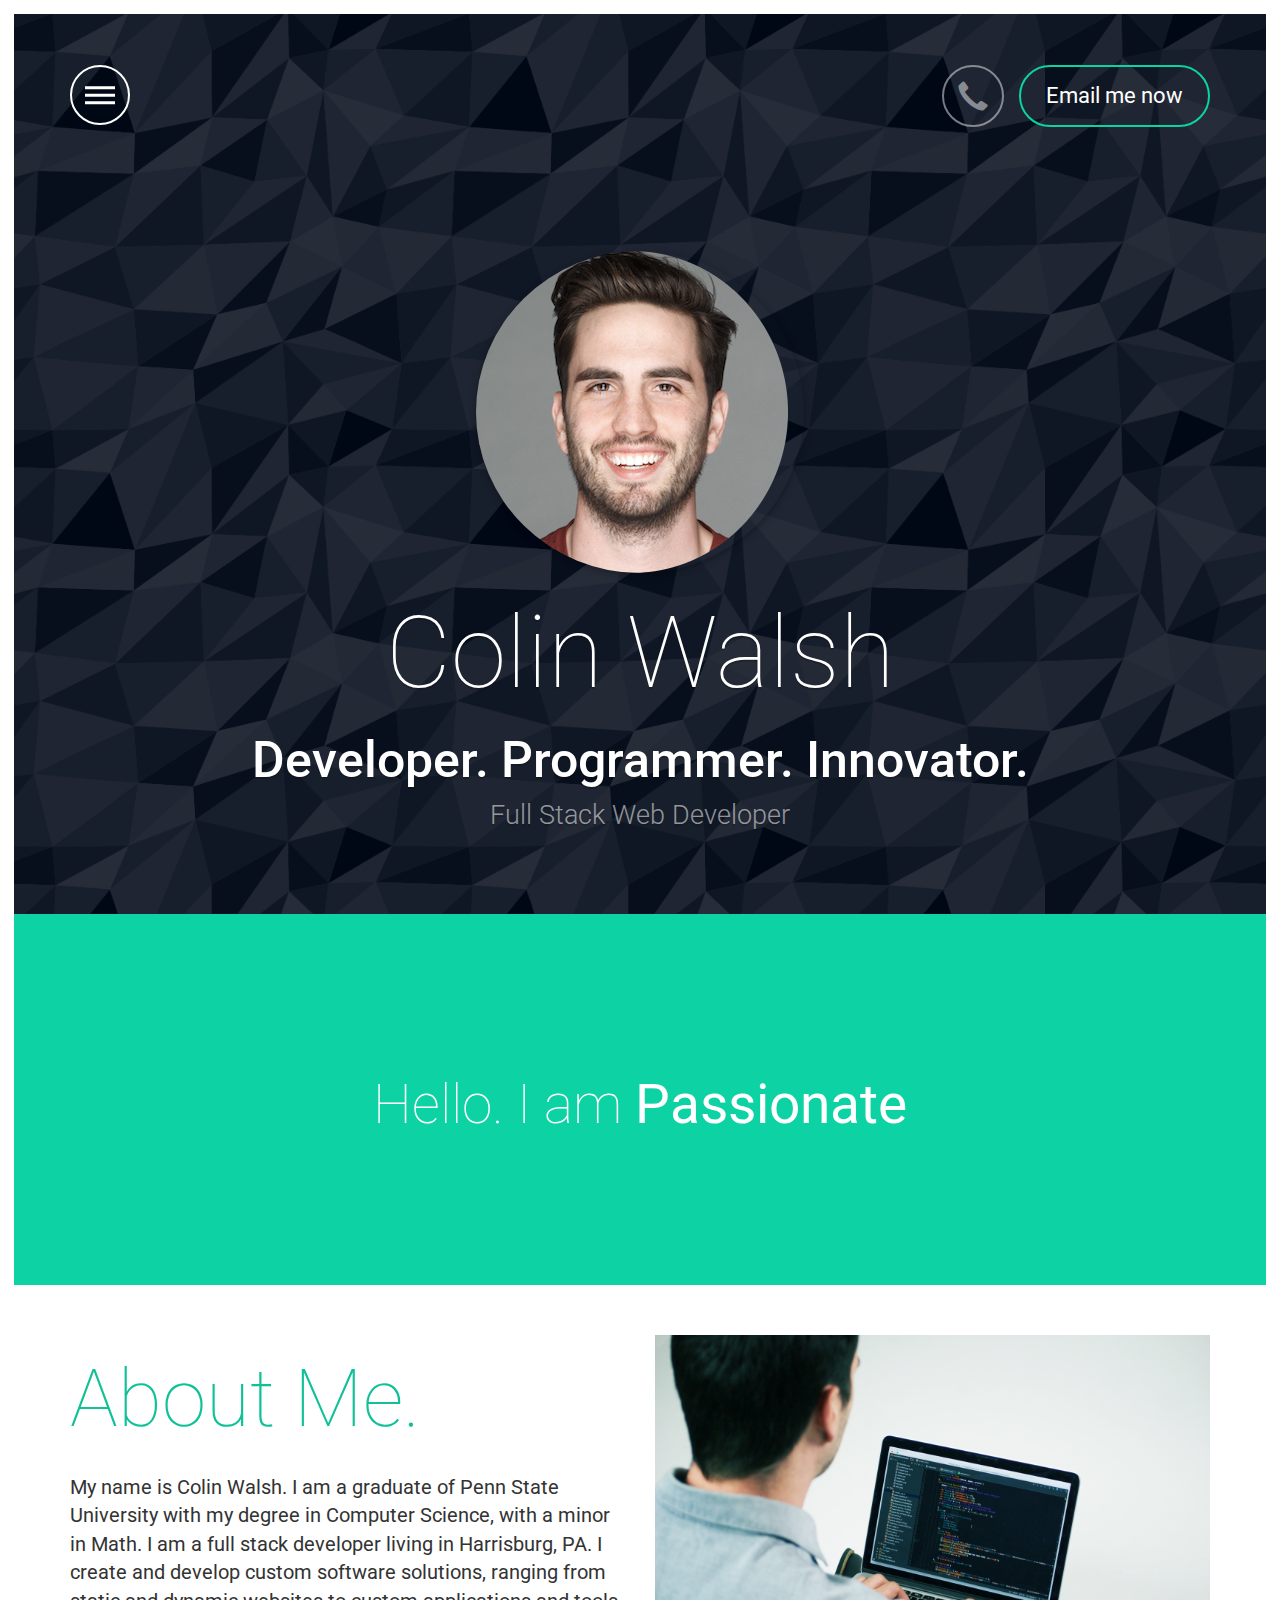
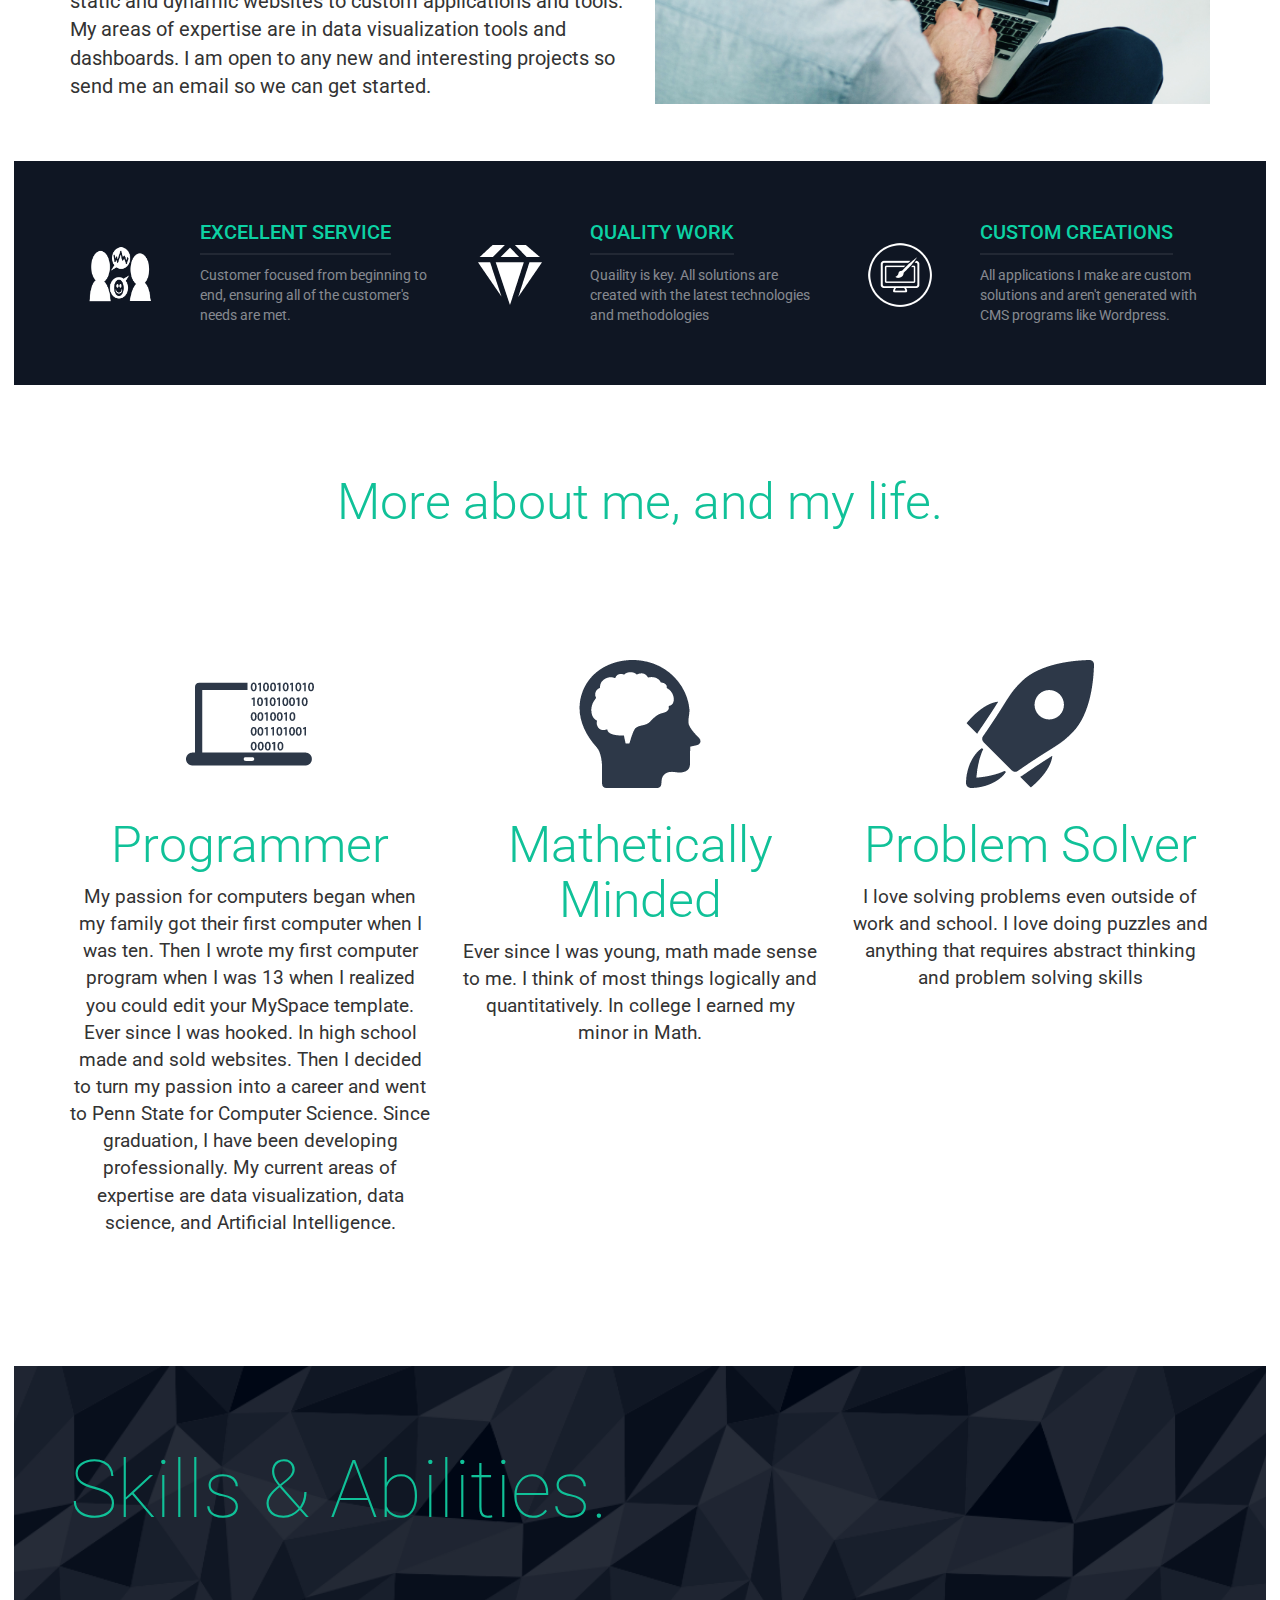
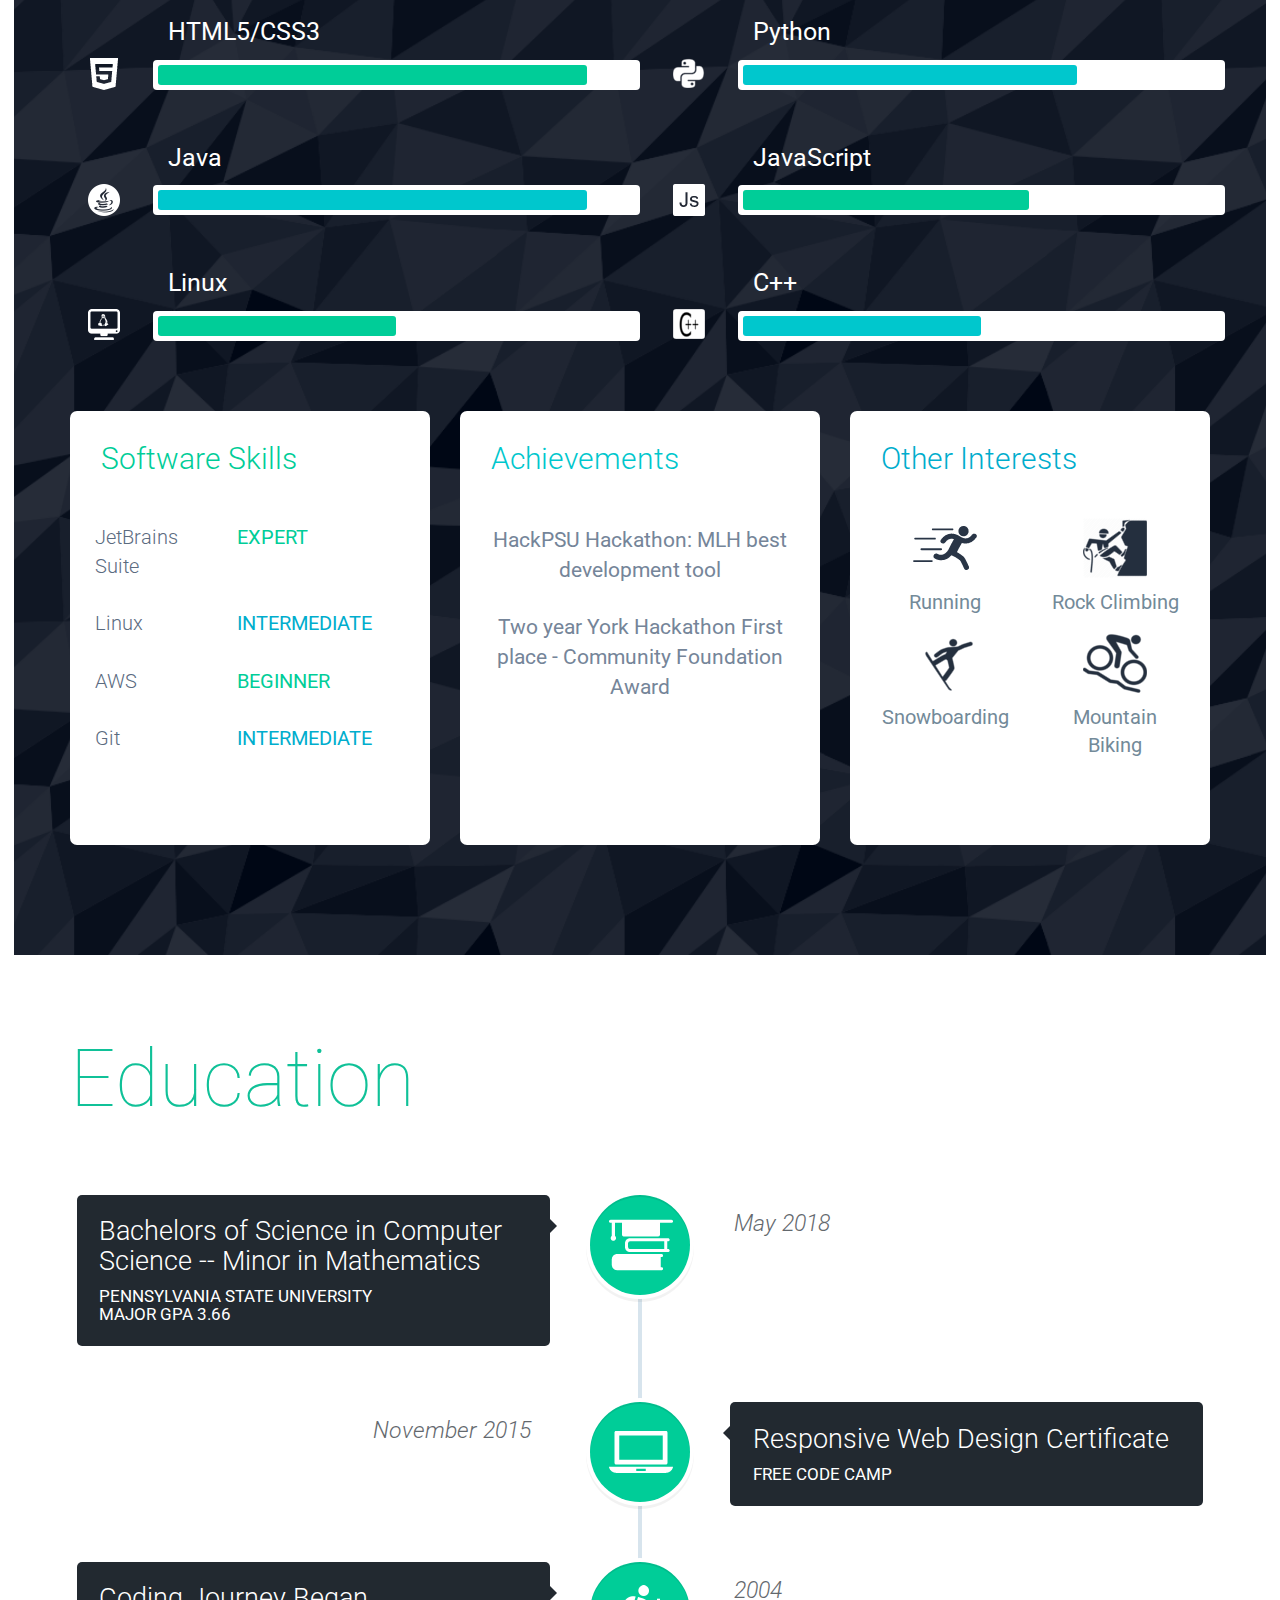
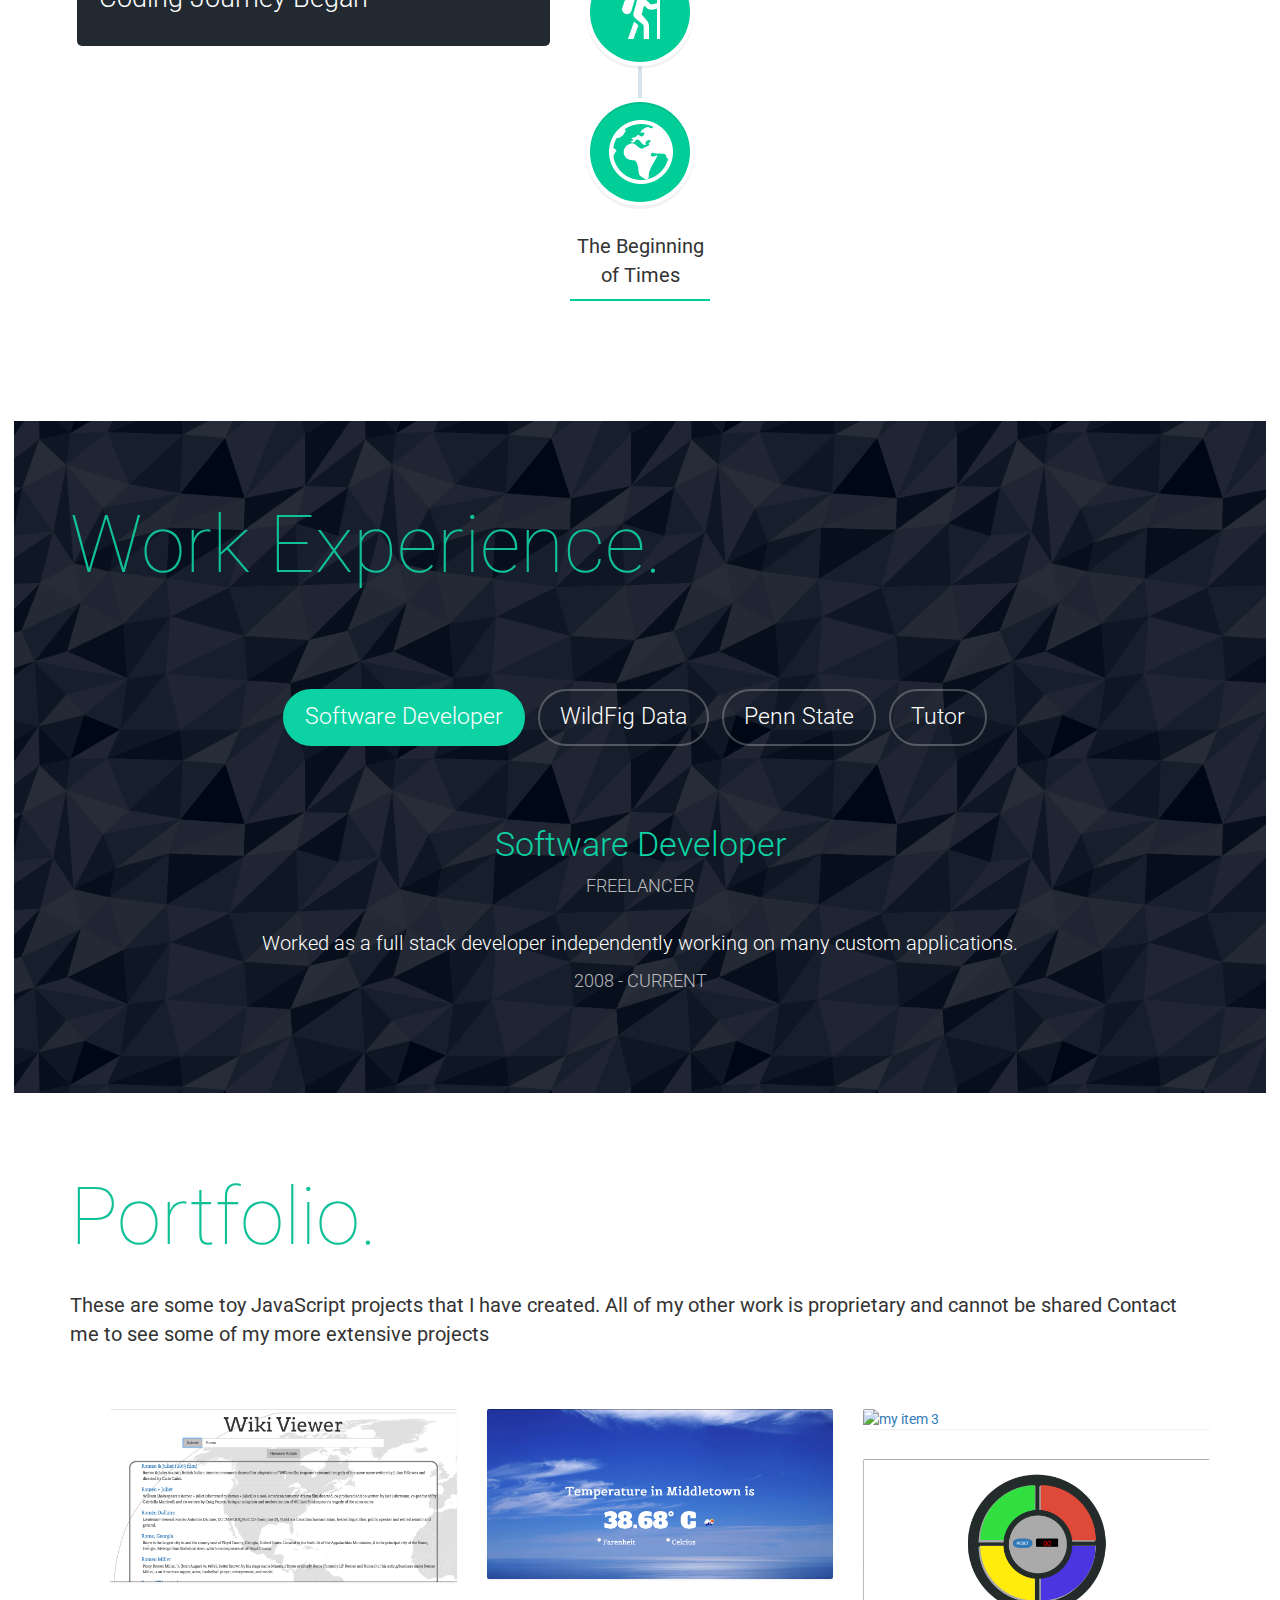
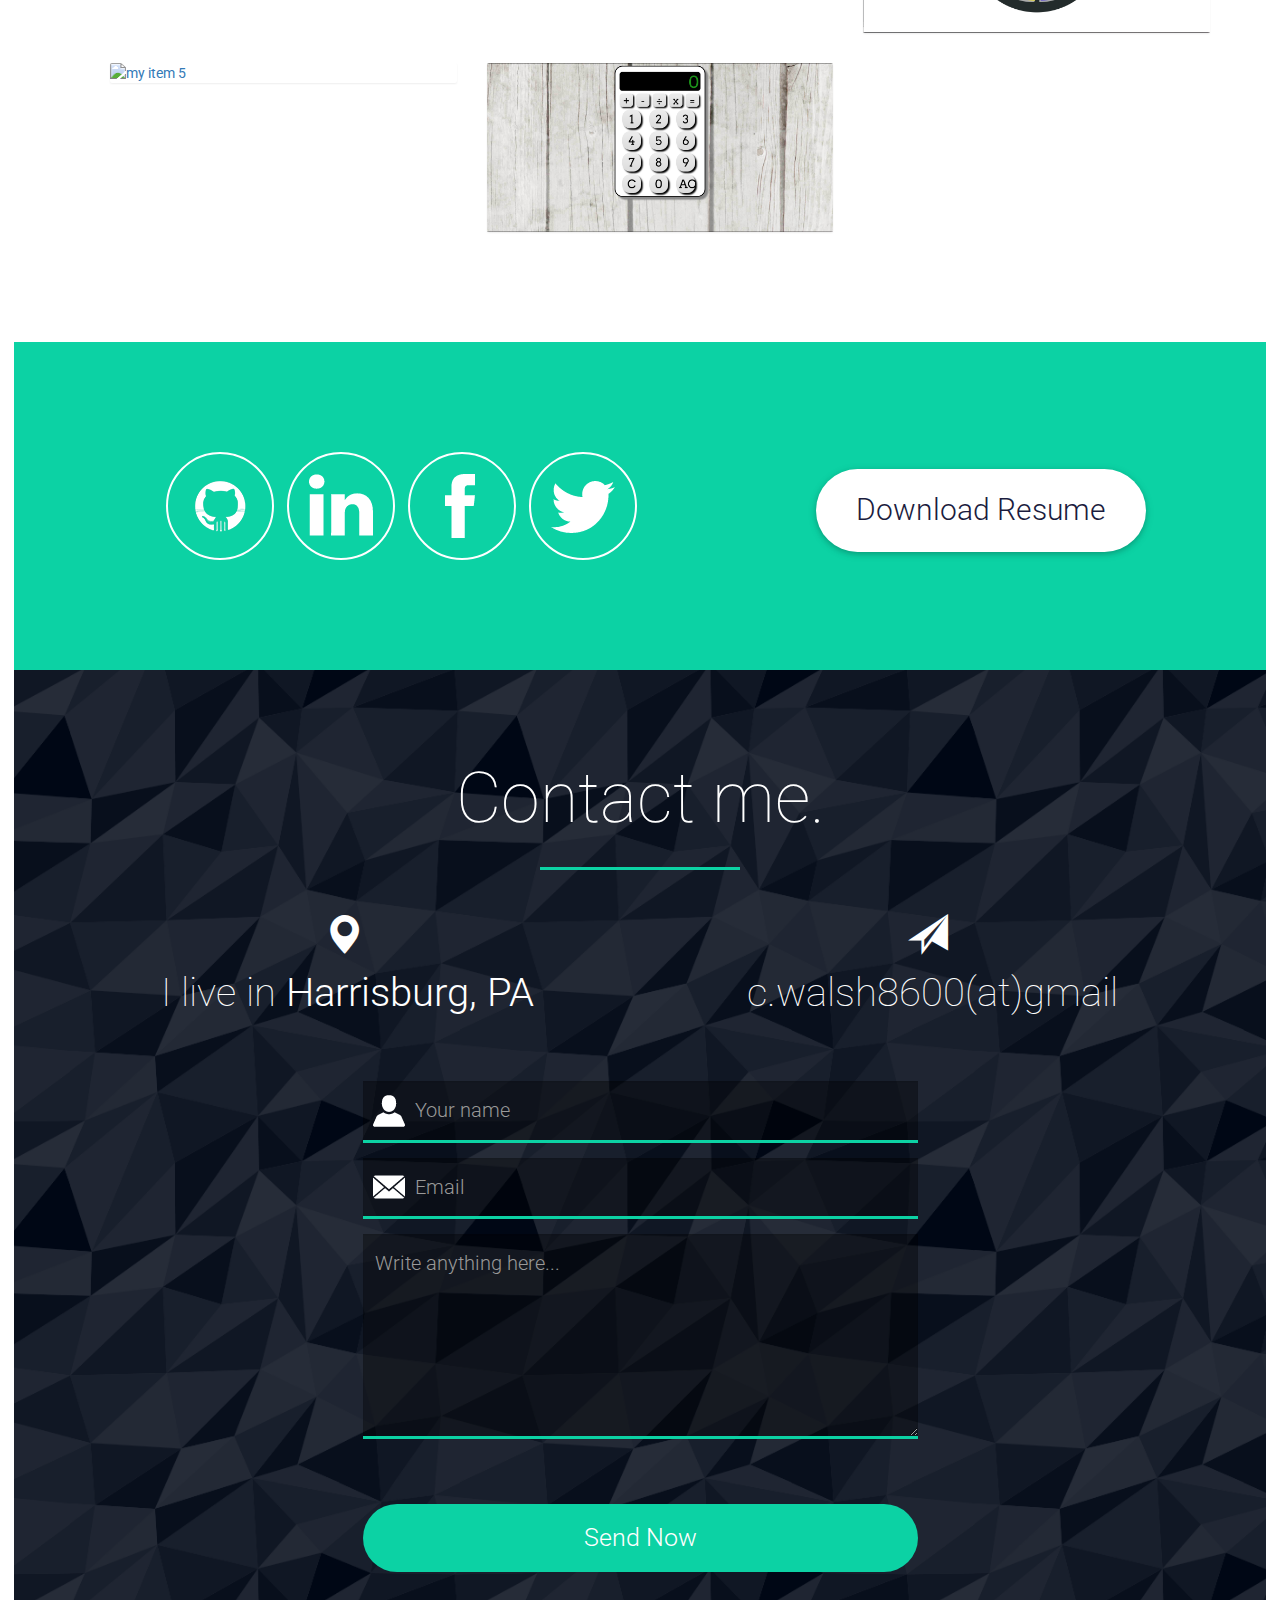
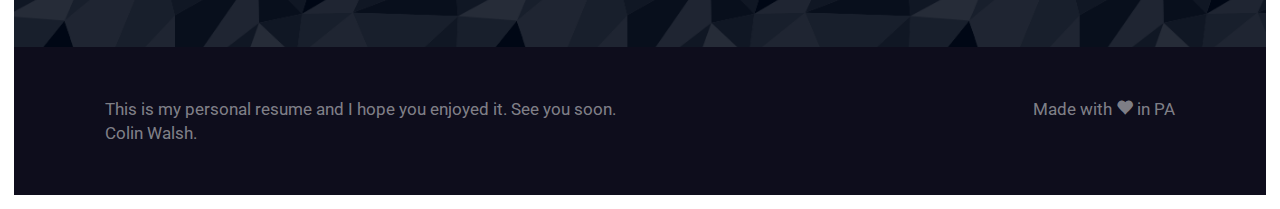
==== commit 4a1c98dc: "update" ====
--- a/index.html
+++ b/index.html
@@ -2,13 +2,26 @@
 <html xmlns="http://www.w3.org/1999/xhtml"
 	  xmlns:fb="http://ogp.me/ns/fb#" style="overflow-x: hidden;">
 <head>
-	<meta charset="UTF-8" />
+	<!-- Global site tag (gtag.js) - Google Analytics -->
+	<script async src="https://www.googletagmanager.com/gtag/js?id=UA-129029472-1"></script>
+	<script>
+		window.dataLayer = window.dataLayer || [];
+		function gtag(){dataLayer.push(arguments);}
+		gtag('js', new Date());
+
+		gtag('config', 'UA-129029472-1');
+	</script>
+
+    <title>Colin Walsh Development</title>
+    <meta name="Description" content="Colin Walsh Development is a full stack software development company in Harrisburg, Pennsylvania. We build and create custom software solutions for clients all over the country. ">
+    <meta name="Keywords" content="Colin Walsh, Colin Walsh Development, Harrisburg, Pennsylvaina, Shenandoah, Web Development, Web, Developer, Full Stack Developer">
+
+    <meta charset="UTF-8" />
 	<meta http-equiv="X-UA-Compatible" content="IE=edge" />
 	<meta name="viewport" content="width=device-width,initial-scale=0.7" />
 	<meta name="robots" content="index, follow"/>
 	<meta property="og:image" content="img/website.png" />
 	<meta property="og:image" content="http://colinwalshdevelopment.com" />
-	<title>Colin Walsh Development</title>
 	<link rel="shortcut icon" href="favicon.ico">
 
 	<!-- Google Font Roboto -->
@@ -96,7 +109,7 @@
 					<span class="glyphicon glyphicon glyphicon-earphone call" aria-hidden="true"></span>
 				</a>
 				<!-- Button 'Hire me' -->
-				<a class="hireme button-mywall" data-scroll data-options='{ "easing": "easeOutQuint" }' href="#contacto">Hire me now</a>
+				<a class="hireme button-mywall" data-scroll data-options='{ "easing": "easeOutQuint" }' href="#contacto">Email me now</a>
 			</div>
 			<!-- // Menu right -->
 		</div>
@@ -112,7 +125,23 @@
 		<!-- // Personal Details -->
 	</header>
 	<!-- // Header -->
-
+    <section id="about" class="cd-intro">
+        <h1 class="cd-headline letters type">
+            <!-- Static Text -->
+            <span>Hello. I am </span>
+            <!-- Automatic Text Type -->
+            <span class="cd-words-wrapper">
+				<b class="is-hidden" style="opacity: 1;">
+                    <i class="in">C</i><i class="in">r</i><i class="in">e</i><i class="in">a</i><i class="in">t</i><i class="in">i</i><i class="in">v</i><i class="in">e</i>
+                </b>
+				<b class="is-visible" style="opacity: 1;">
+                    <i class="in">P</i><i class="in">a</i><i class="in">s</i><i class="in">s</i><i class="in">i</i><i class="in">o</i><i class="in">n</i><i class="in">a</i><i class="in">t</i><i class="in">e</i>
+                    </b>
+				<b class="is-hidden" style="opacity: 1;"><i class="in">E</i><i class="in">l</i><i class="in">e</i><i class="in">g</i><i class="in">a</i><i class="in">n</i><i class="in">t</i></b>
+				<b class="is-hidden" style="opacity: 1;"><i class="in">D</i><i class="in">a</i><i class="in">t</i><i class="in">a</i><i class="in">-</i><i class="in">d</i><i class="in">r</i><i class="in">i</i><i class="in">v</i><i class="in">e</i><i class="in">n</i></b>
+			</span>
+        </h1>
+    </section>
 	<!-- About Me Context -->
 	<section id="about" class="full-section my-about">
 		<!-- Top About me -->
@@ -121,18 +150,59 @@
 				<!-- Text about me -->
 				<div class="col-md-6">
 					<h2 class="title-main">About Me.</h2>
-					<p class="text-main">My name is Colin Walsh. I am a freelance web developer living in Harrisbug, PA, while also studying Computer Science at Penn State.
-					<br><br>I am looking to pursue a career in the data science.</p>
+					<p class="text-main">My name is Colin Walsh. I am a graduate of Penn State University
+                        with my degree in Computer Science, with a minor in Math.
+                        I am a full stack developer living in Harrisburg, PA.
+                        I create and develop custom software solutions, ranging from static and dynamic websites to custom applications and tools.
+                        My areas of expertise are in data visualization tools and dashboards.
+                        I am open to any new and interesting projects so send me an email so we can get started.
+
 				</div>
 				<!-- Image right about me -->
 				<div class="col-md-6">
-					<img class="img-responsive" src="img/DSC_0038.jpg" alt="working">
+					<img class="img-responsive" src="img/DSC_0038.jpg" alt="coding">
 				</div>
 			</div>
 		</article>
 		<!-- // Top About me -->
 
-
+        <article class="full-section my-extrame">
+            <div class="container">
+                <div class="row">
+                    <!-- Col 1 -->
+                    <div class="col-sm-4">
+                        <div class="row">
+                            <div class="col-md-4 img-myextra"><img alt="Good Service" class="img-myextrame" src="img/thumb.png"></div>
+                            <div class="col-md-8">
+                                <h5 class="text-five">Excellent Service</h5>
+                                <p class="text-subfive">Customer focused from beginning to end, ensuring all of the
+                                    customer's needs are met.</p>
+                            </div>
+                        </div>
+                    </div>
+                    <!-- Col 2 -->
+                    <div class="col-sm-4">
+                        <div class="row">
+                            <div class="col-md-4 img-myextra"><img alt="quality" class="img-myextrame" src="img/w_quality.png"></div>
+                            <div class="col-md-8">
+                                <h5 class="text-five">Quality work</h5>
+                                <p class="text-subfive">Quaility is key. All solutions are created with the latest technologies and methodologies</p>
+                            </div>
+                        </div>
+                    </div>
+                    <!-- Col 3 -->
+                    <div class="col-sm-4">
+                        <div class="row">
+                            <div class="col-md-4 img-myextra"><img alt="coffee" class="img-myextrame" src="img/custom.png"></div>
+                            <div class="col-md-8">
+                                <h5 class="text-five">Custom Creations</h5>
+                                <p class="text-subfive">All applications I make are custom solutions and aren't generated with CMS programs like Wordpress.</p>
+                            </div>
+                        </div>
+                    </div>
+                </div>
+            </div>
+        </article>
 
 
 		<!-- More about me and 3 columns -->
@@ -146,20 +216,25 @@
 				<div class="col-md-4">
 					<img class="img-rd" alt="programmer" src="img/programmer.png"/>
 					<h3 class="title-rd">Programmer</h3>
-					<p class="text-rd">I began programming for fun when I was 13 years old. I made websites for friends on the side to make some money. Then I decided to
-					pursue this as a career and went to Penn State to pursue my passion in Computer Science. I am currently interested in Data Science and other types of Artificial Intelligence </p>
+					<p class="text-rd">My passion for computers began when my family got their first computer when I was ten.
+                        Then I wrote my first computer program when I was 13 when I realized you could edit your MySpace template. Ever since I was hooked.
+                        In high school made and sold websites. Then I decided to turn my passion into a career and went
+                        to Penn State for Computer Science. Since graduation, I have been developing professionally.
+                        My current areas of expertise are data visualization, data science, and Artificial Intelligence. </p>
 				</div>
 				<!-- Column 2 -->
 				<div class="col-md-4">
 					<img class="img-rd" alt="creative" src="img/brain.png"/>
 					<h3 class="title-rd">Mathetically Minded</h3>
-					<p class="text-rd">Ever since I was young, math made sense to me. I think of most things quantitatively. I am currently pursuing a minor in Mathematics</p>
+					<p class="text-rd">Ever since I was young, math made sense to me. I think of most things logically and quantitatively.
+                        In college I earned my minor in Math.</p>
 				</div>
 				<!-- Column 3 -->
 				<div class="col-md-4">
 					<img class="img-rd" alt="innovator" src="img/rocket.png"/>
 					<h3 class="title-rd">Problem Solver</h3>
-					<p class="text-rd">I love solving problems even outside of work and school. I love doing puzzles and anything that requires abstract thinking and problem solving skills</p>
+					<p class="text-rd">I love solving problems even outside of work and school.
+                        I love doing puzzles and anything that requires abstract thinking and problem solving skills</p>
 				</div>
 			</div>
 		</div>
@@ -171,8 +246,7 @@
 		<div class="container">
 			<!-- Text Skills and Abilities -->
 			<h2 class="title-main mywhite">Skills &#38; Abilities.</h2>
-			<p class="text-main mywhite">My programming skills include languages that I taught myself and also languages that I learned and used in college</p>
-			
+
 			<div class="row">
 				<!-- Skills percent 1 -->
 				<div class="col-md-6 separ">
@@ -205,7 +279,7 @@
 				<!-- Skills percent 3 -->
 				<div class="col-md-6 separ">
 					<div class="row">
-						<div class="hidden-xs col-sm-2 icon-skill"><img class="img-skill" alt="responsive" src="img/JAVA-Icon.png"/></div>
+						<div class="hidden-xs col-sm-2 icon-skill"><img class="img-skill" alt="responsive" src="img/java.png"/></div>
 						<div class="col-sm-10">
 							<div class="row">
 								<div class="col-sm-12 title-skill">Java</div>
@@ -233,7 +307,7 @@
 				<!-- Skills percent 5 -->
 				<div class="col-md-6 separ">
 					<div class="row">
-						<div class="col-sm-2 hidden-xs icon-skill"><img class="img-skill" style="border-radius: 10%" alt="linux" src="img/tux.png"/></div>
+						<div class="col-sm-2 hidden-xs icon-skill"><img class="img-skill" style="border-radius: 10%" alt="linux" src="img/linux.png"/></div>
 						<div class="col-sm-10">
 							<div class="row">
 								<div class="col-sm-12 title-skill">Linux</div>
@@ -300,7 +374,7 @@
 						<!-- Awesome Abilities -->
 						<div class="row">
 							<div class="col-md-12 text-awsm">HackPSU Hackathon: MLH best development tool</div>
-							<div class="col-md-12 text-awsm">York Hackathon First place - Community Foundation Award</div>
+							<div class="col-md-12 text-awsm">Two year York Hackathon First place - Community Foundation Award</div>
 
 						</div>
 						<!-- // Awesome Abilities -->
@@ -361,9 +435,8 @@
 	<section id="education" class="full-section">
 		<!-- Text Education -->
 		<div class="container">
-			<h2 class="title-main">Education.</h2>
-			<p class="text-main">I am currently a senior at Penn State University. I am pursuing a degree in Computer Science with a minor in Math
-			and a focus on AI and Data Science. I will be graduating in the fall of 2018.</p>
+			<h2 class="title-main">Education</h2>
+
 		</div>
 
 		<!-- Timeline Responsive -->
@@ -382,7 +455,30 @@
 					<h3>Major GPA 3.66</h3>
 					<span class="cd-date">May 2018</span>
 				</div> 
-			</div> 
+			</div>
+            <div class="cd-timeline-block">
+				<!-- Circle image 64x64 -->
+                <div class="cd-timeline-img my-green">
+                    <img src="img/ed2.png" alt="Science">
+                </div>
+				<!-- Info 3 Education -->
+				<div class="cd-timeline-content">
+					<h2>Responsive Web Design Certificate </h2>
+					<h3>Free Code Camp</h3>
+					<span class="cd-date">November 2015</span>
+				</div>
+			</div>
+            <div class="cd-timeline-block">
+				<!-- Circle image 64x64 -->
+                <div class="cd-timeline-img my-green">
+                    <img src="img/ed5.png" alt="Science">
+                </div>
+				<!-- Info 3 Education -->
+				<div class="cd-timeline-content">
+					<h2>Coding Journey Began</h3>
+					<span class="cd-date">2004</span>
+				</div>
+			</div>
 			<!-- The Beginning of Times image -->
 			<div class="cd-timeline-block">
 				<!-- Circle image 64x64 -->
@@ -406,9 +502,10 @@
 		<div class="container cont-mg">
 			  <!-- Nav tabs -->
 			  <ul class="nav nav-tabs" role="tablist">
-			    <li role="presentation" class="active"><a href="#1" role="tab" data-toggle="tab">Tutor</a></li>
+			    <li role="presentation" class="active"><a href="#5" role="tab" data-toggle="tab">Software Developer</a></li>
+			    <li role="presentation"><a href="#6" role="tab" data-toggle="tab">WildFig Data</a></li>
 			    <li role="presentation"><a href="#4" role="tab" data-toggle="tab">Penn State</a></li>
-			    <li role="presentation"><a href="#5" role="tab" data-toggle="tab">Freelancer</a></li>
+			    <li role="presentation" ><a href="#1" role="tab" data-toggle="tab">Tutor</a></li>
 			  </ul>
 
 			  <!-- Tab panes -->
@@ -416,7 +513,7 @@
 
 
 				<!-- Tab 3 -->
-				<div role="tabpanel" class="tab-pane fade active in" id="1">
+				<div role="tabpanel" class="tab-pane fade " id="1">
 					<h3 class="title-wk">Freelancer (Tutor) </h3>
 					<p class="wk-company">Tutor</p>
 					<p class="text-wk">Tutored highschool aged kids and College aged adults in Math, computer Science, English, and Spanish</p>
@@ -427,14 +524,21 @@
 					<h3 class="title-wk">Service Desk Operator</h3>
 					<p class="wk-company">Penn State</p>
 					<p class="text-wk">Worked as a Service Desk operator at Penn State where I troubleshooted many different computer issues</p>
-					<p class="wk-date">2016 - current</p>
+					<p class="wk-date">2016 - 2018</p>
 				</div>
 				<!-- Tab 5 -->
-				<div role="tabpanel" class="tab-pane fade" id="5">
-					<h3 class="title-wk">Freelancer (Web Developer)</h3>
+				<div role="tabpanel" class="tab-pane active in fade" id="5">
+					<h3 class="title-wk">Software Developer</h3>
 					<p class="wk-company">Freelancer</p>
-					<p class="text-wk">Worked as a web developer independently working on many websites for small businesses and other development companies</p>
+					<p class="text-wk">Worked as a full stack developer independently working on many custom applications.</p>
 					<p class="wk-date">2008 - current</p>
+				</div>
+                <div role="tabpanel" class="tab-pane  fade" id="6">
+					<h3 class="title-wk">WildFig Data</h3>
+					<p class="wk-company">Software Developer</p>
+					<p class="text-wk">Worked as a software developer for a data analytics consultancy company building
+                    custom software solutions such as web scrapers, data visulization tools, and dashboards</p>
+					<p class="wk-date">2018 - current</p>
 				</div>
 			</div>
 			  <!-- // Tab panes -->
@@ -448,7 +552,8 @@
 		<!-- Text Portfolio -->
 		<div class="container">
 			<h2 class="title-main">Portfolio.</h2>
-			<p class="text-main">These are some toy JavaScript projects that I have created.</p>
+			<p class="text-main">These are some toy JavaScript projects that I have created.
+                All of my other work is proprietary and cannot be shared Contact me to see some of my more extensive projects</p>
 		</div>
 
 		<!-- Gallery -->
@@ -472,18 +577,19 @@
 			<div class="row">
 				<!-- Social Networks -->
 				<div class="col-sm-12 btn-class col-md-7">
+                    <a href="https://github.com/cwalsh003" class="social-ink">
+                        <img class="socl" src="img/git.png" alt="github"/>
+                    </a>
+                    <a href="https://www.linkedin.com/in/colin003/" class="social-ink">
+                        <img class="socl" src="img/linkedin-icon.png" alt="linkedin"/>
+                    </a>
+                    <a href="https://www.facebook.com/cdub003" class="social-ink">
+                        <img class="socl" src="img/facebook-icon.png" alt="facebook"/>
+                    </a>
 					<a href="https://twitter.com/C_walsh03" class="social-ink">
 						<img class="socl" src="img/twitter-icon.png" alt="twitter"/>
 					</a>
-					<a href="https://www.facebook.com/cdub003" class="social-ink">
-						<img class="socl" src="img/facebook-icon.png" alt="facebook"/>
-					</a>
-					<a href="https://github.com/cwalsh003" class="social-ink">
-						<img class="socl" src="img/git.png" alt="github"/>
-					</a>
-					<a href="https://www.linkedin.com/in/colin003/" class="social-ink">
-						<img class="socl" src="img/linkedin-icon.png" alt="linkedin"/>
-					</a>
+
 				</div>
 				<!-- Download Resume - CV -->
 				<div class="col-sm-5 btn-class hidden-sm hidden-xs">
@@ -509,7 +615,7 @@
 				<!--Mail -->
 				<div class="col-md-6 col-xs-12 txt-center">
 					<p class="icon-ct glyphicon glyphicon-send"></p>
-					<p class="text-ct">cjw254@psu.edu</p>
+					<p class="text-ct">c.walsh8600(at)gmail</p>
 				</div>
 			</div>
 		</div>
@@ -531,7 +637,7 @@
 				<!-- Button Send -->
 				<div class="row">
 					<div class="form-group col-md-6 col-md-offset-3">
-						<div id="successmsg hidden">You did it</div>
+						<div id="successmsg " class="hidden" >You did it</div>
 						<button type="submit" name="button" id="button" class="btn btnc2 with-br btn-ctc"><span>Send Now</span></button>
 					</div>
 				</div>
--- a/css/mywall.min.css
+++ b/css/mywall.min.css
@@ -323,7 +323,7 @@
 }
 
 p.extend-details {
-    font-size: 22px;
+    font-size: 2.1vw;
     color: rgba(255, 255, 255, .549);
     line-height: 1.287;
     font-weight: 300;
@@ -2014,6 +2014,261 @@
     border-radius: 5px
 }
 
+/*
+  Please note this CSS is currently in   prototype form. We'll implement a cleaned up version in Web Starter Kit.
+*/
+
+.paper-snackbar {
+    display:block;
+    background:#222;
+    border:#f2f2f2;
+    padding:10px 40px 10px 20px;
+    color:#fff;
+    font-family:Arial;
+    position:relative;
+    left:0px;
+    /*bottom:-70px;*/
+    transition: bottom 0.5s ease-in-out;
+    z-index:9;
+
+}
+
+@media (min-width: 640px) {
+    .paper-snackbar {
+        /*
+        Desktop:
+          Single-line snackbar height: 48 dp tall
+          Minimum width: 288 dp
+          Maximum width: 568 dp
+          2 dp rounded corner
+          Text: Roboto Regular 14 sp
+          Action button: Roboto Medium 14 sp, all-caps text
+          Default background fill: #323232 100%
+        */
+
+        min-width: 288px;
+        max-width: 568px;
+        display: inline-flex;
+        border-radius: 2px;
+        margin: 24px;
+        bottom: -100px;
+
+    }
+}
+
+@media (max-width: 640px) {
+    .paper-snackbar {
+        /*
+        Mobile:
+          Single-line snackbar height: 48 dp
+          Multi-line snackbar height: 80 dp
+          Text: Roboto Regular 14 sp
+          Action button: Roboto Medium 14 sp, all-caps text
+          Default background fill: #323232 100%
+        */
+        left: 0px;
+        right: 0px;
+    }
+}
+
+.paper-snackbar .action {
+    background: inherit;
+    display: inline-block;
+    border: none;
+    font-size: inherit;
+    text-transform: uppercase;
+    color: #ffeb3b;
+    margin: 0px 0px 0px 24px;
+    padding: 0px;
+    min-width: min-content;
+}
+
+
+
+
+/* Everything from here down is actually just for the demo - the material buttons and card, and various other pieces of styling */
+
+/* Variables */
+
+$blue: #4285f4;
+$white: #fff;
+$black: #000;
+$gray: #ccc;
+$button-width: 160px;
+
+$top: 1000;
+
+/* Buttons */
+.paper-button {
+    position: relative;
+    padding: 4px 0;
+    margin: 1em;
+    width: $button-width;
+    overflow: hidden;
+    user-select: none;
+    color: $black;
+    text-transform: uppercase;
+    border-radius: 3px;
+    outline-color: $gray;
+
+&:hover {
+     cursor: pointer;
+ }
+
+.ripple {
+    position: absolute;
+    width: $button-width * 2;
+    height: $button-width * 2;
+    background-color: rgba($gray, 0.5);
+    left: 0;
+    top: 0;
+    border-radius: 50%;
+    margin-left: - $button-width;
+    margin-top: - $button-width;
+    transform: scaleX(0) scaleY(0);
+    z-index: 9000;
+}
+}
+
+.paper-button button, .paper-button input[type="submit"] {
+    background: inherit;
+    border: none;
+    display: block;
+    width: 100%;
+    height: 100%;
+    font-family: 'Roboto';
+    font-size: 1em;
+    color: $black;
+    text-transform: uppercase;
+}
+
+.paper-button.colored, .paper-button.colored button {
+    color: $blue;
+}
+
+.paper-button .ripple {
+    background-color: rgba($gray, 0.5);
+}
+
+.paper-button.raised-button.colored .ripple {
+    background-color: rgba($white, 0.5);
+}
+
+.paper-button.raised-button .ripple {
+    background-color: rgba($gray, 0.5);
+}
+
+.paper-button.raised-button.colored {
+    background-color: $blue;
+}
+
+.paper-button .raised-button{
+    box-shadow: 0 2px 5px 0 rgba(0, 0, 0, 0.26);
+}
+
+.paper-button.raised-button.colored{
+    background: #4285f4;
+    color: #fff;
+}
+
+.paper-button[disabled] {
+    background-color: #EAEAEA !important;
+    color: #A8A8A8 !important;
+    cursor: auto;
+}
+
+.paper-button:hover{
+    background-color: #EAEAEA;
+}
+.paper-button.raised-button.colored:hover{
+    background-color: #3367d6;
+}
+
+button.paper-button {
+    border:0;
+    font-family: RobotoDraft, 'Helvetica Neue', Helvetica, Arial;
+    font-size: 1em;
+    line-height: 25px;
+    background-color: $white;
+}
+
+.paper-button input[type="submit"] {
+    outline-color: $gray;
+}
+
+.paper-button.colored.raised-button input[type="submit"] {
+    color: $white;
+}
+
+/** Shadows **/
+.paper-shadow-animated.paper-shadow {
+    transition: box-shadow 0.28s cubic-bezier(0.4, 0, 0.2, 1);
+}
+
+.paper-shadow-top-z-1 {
+    box-shadow: 0 2px 10px 0 rgba(0, 0, 0, 0.16);
+}
+
+.paper-shadow-bottom-z-1 {
+    box-shadow: 0 2px 5px 0 rgba(0, 0, 0, 0.26);
+}
+
+.paper-shadow-top-z-2 {
+    box-shadow: 0 6px 20px 0 rgba(0, 0, 0, 0.19);
+}
+
+.paper-shadow-bottom-z-2 {
+    box-shadow: 0 8px 17px 0 rgba(0, 0, 0, 0.2);
+}
+
+.paper-shadow-top-z-3 {
+    box-shadow: 0 17px 50px 0 rgba(0, 0, 0, 0.19);
+}
+
+.paper-shadow-bottom-z-3 {
+    box-shadow: 0 12px 15px 0 rgba(0, 0, 0, 0.24);
+}
+
+.paper-shadow-top-z-4 {
+    box-shadow: 0 25px 55px 0 rgba(0, 0, 0, 0.21);
+}
+
+
+
+/** Card **/
+.card {
+    background: white;
+    width: 300px;
+    height: 300px;
+    position: relative;
+    margin: 16px;
+    border-radius: 2px;
+}
+
+
+
+
+
+
+
+
+/*Demo specific*/
+body {
+    margin: 1em;
+    background-color: white;
+    font-family: RobotoDraft, 'Helvetica Neue', Helvetica, Arial;
+}
+
+h2 {
+    color: #ccc;
+}
+
+h4 {
+    margin: 4px;
+    padding: 2px;
+}
+
+
 .pad {
     padding: 20px;
     margin: 0
@@ -2344,7 +2599,7 @@
     }
 
     p.extend-details {
-        font-size: 19px;
+        font-size: 2.1vw;
         padding-top: 10px;
         color: rgba(255, 255, 255, .549);
         line-height: 1.287;
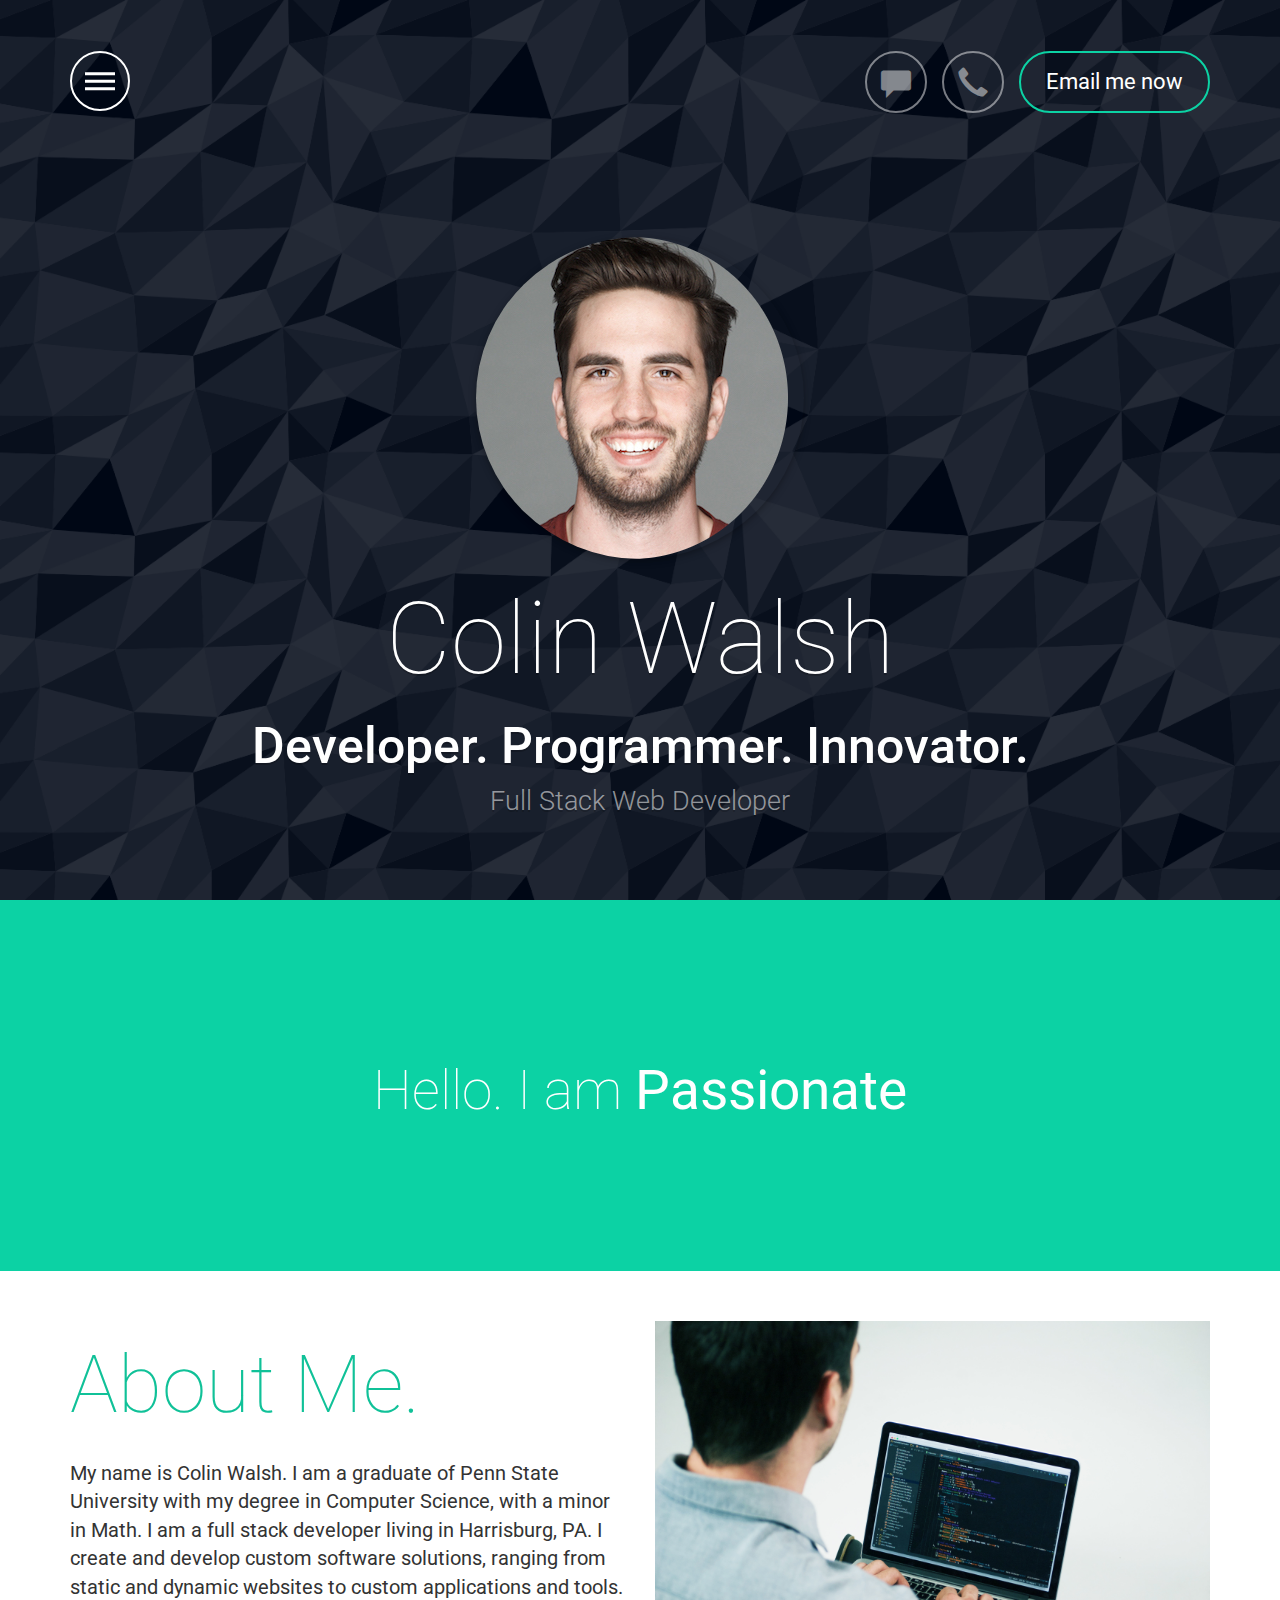
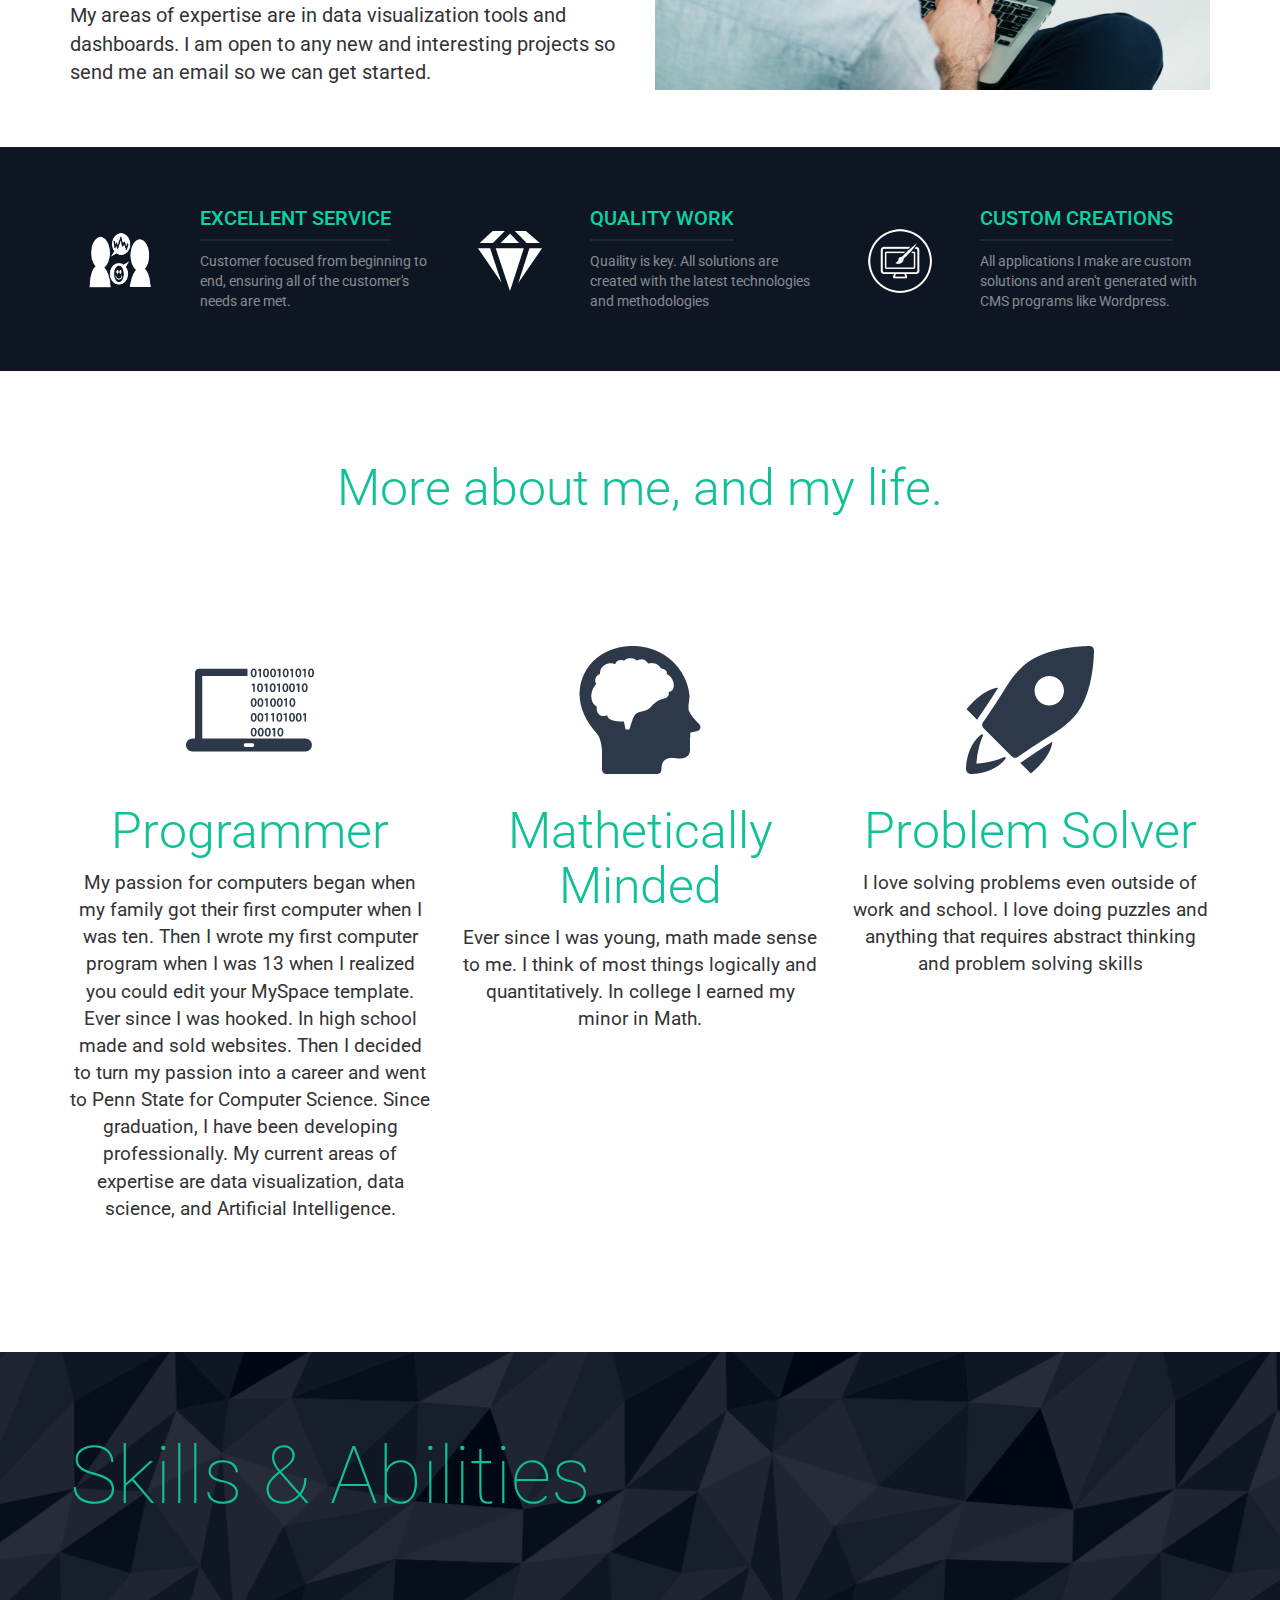
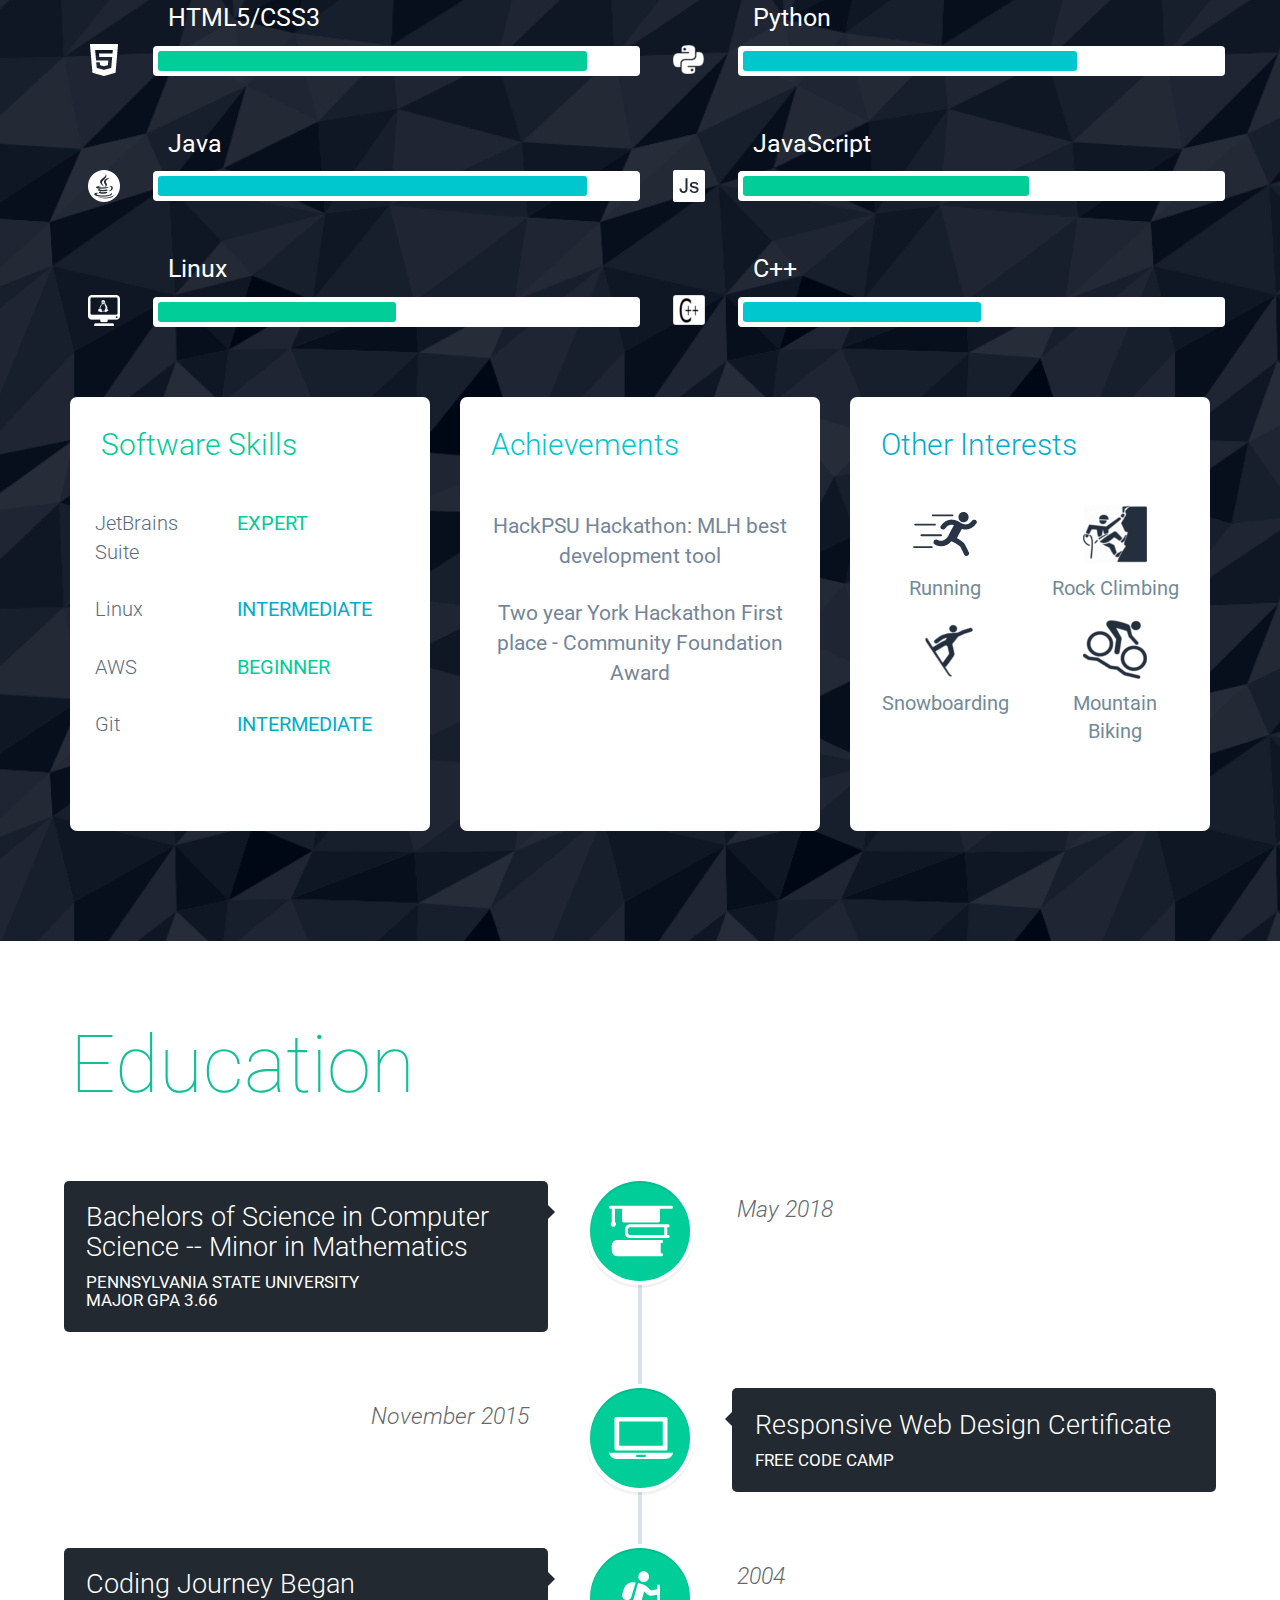
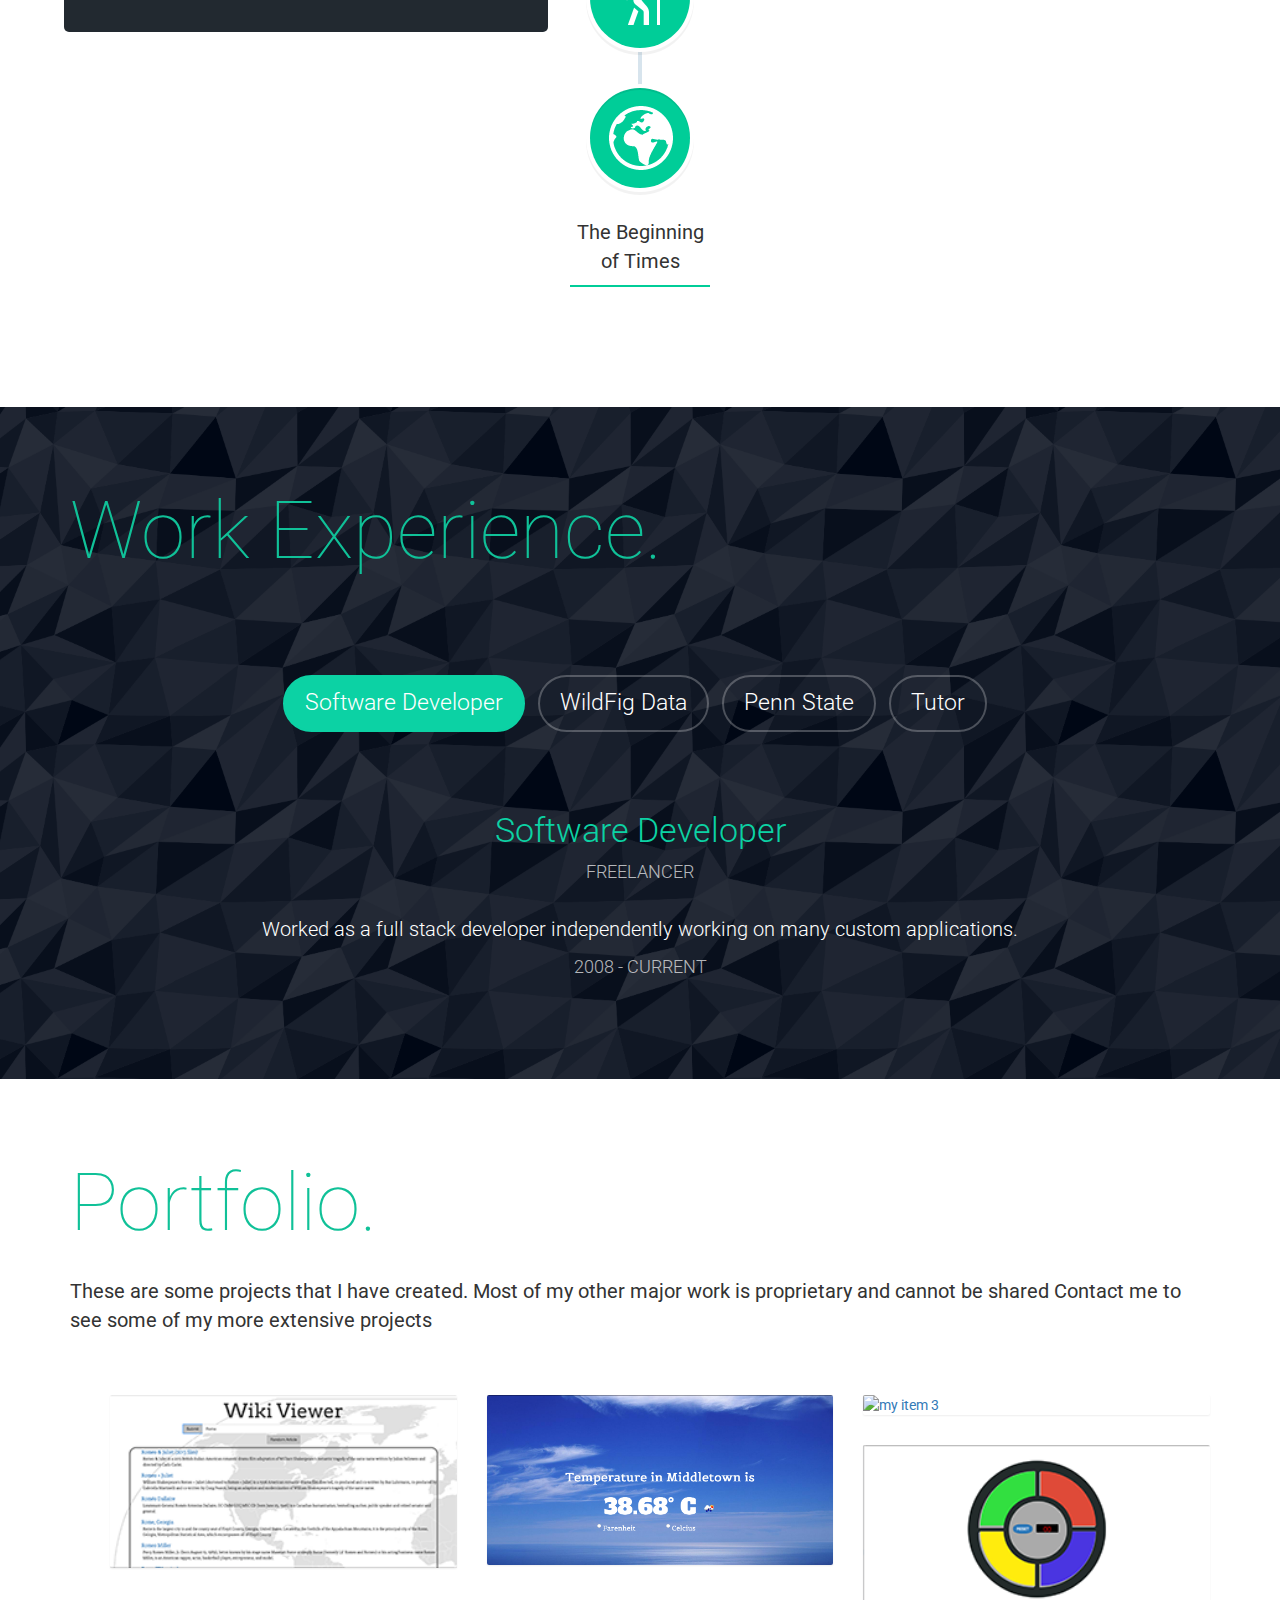
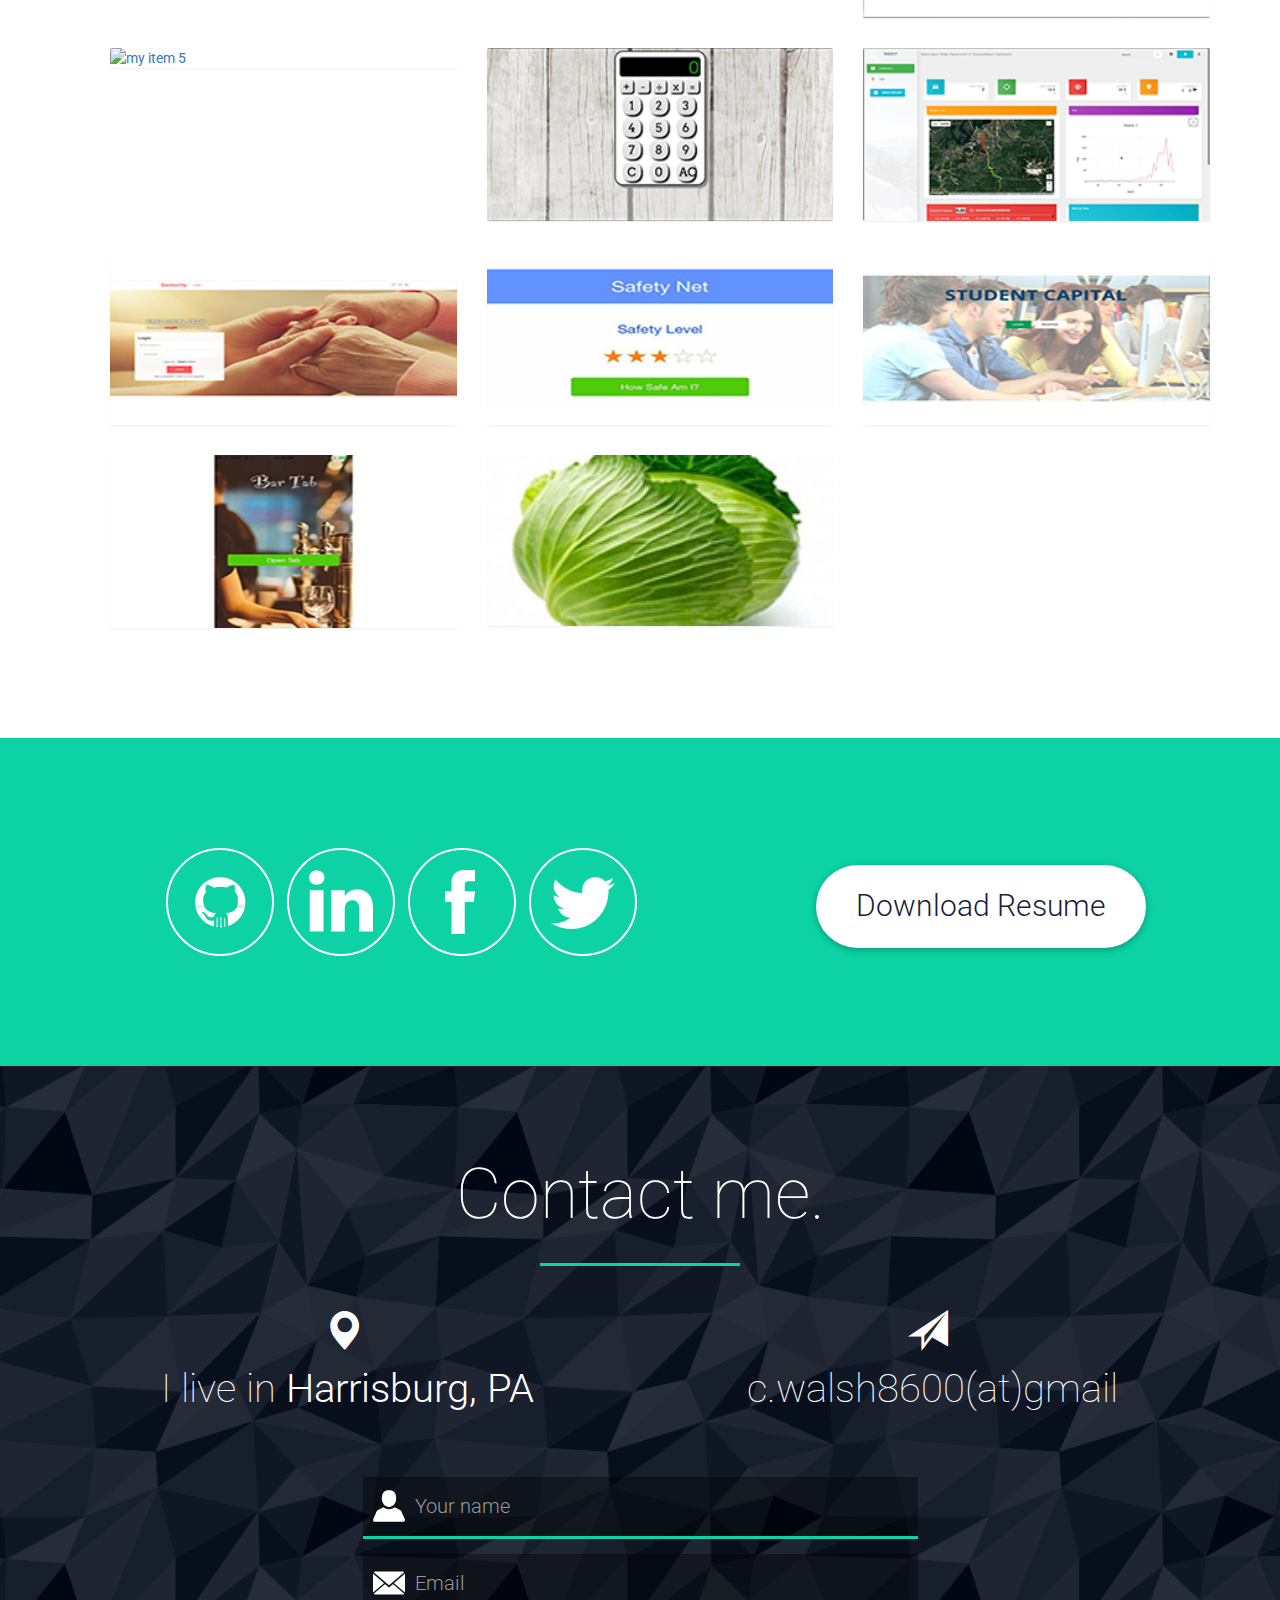
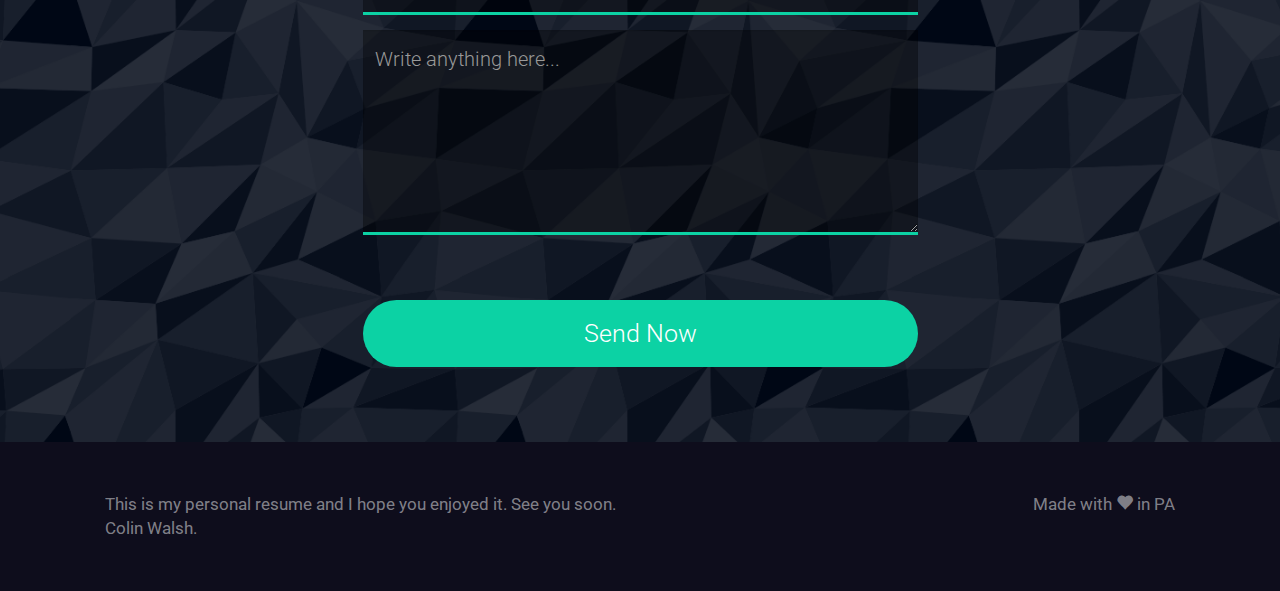
==== commit a5128c77: "text and new projects" ====
--- a/index.html
+++ b/index.html
@@ -21,11 +21,11 @@
 	<meta name="viewport" content="width=device-width,initial-scale=0.7" />
 	<meta name="robots" content="index, follow"/>
 	<meta property="og:image" content="img/website.png" />
-	<meta property="og:image" content="http://colinwalshdevelopment.com" />
+	<meta property="og:image" content="https://colinwalshdevelopment.com" />
 	<link rel="shortcut icon" href="favicon.ico">
 
 	<!-- Google Font Roboto -->
-	<link href="http://fonts.googleapis.com/css?family=Roboto:500,400italic,100,300,700,100italic,300italic,400" rel="stylesheet" type="text/css">
+	<link href="https://fonts.googleapis.com/css?family=Roboto:500,400italic,100,300,700,100italic,300italic,400" rel="stylesheet" type="text/css">
 	<!-- Bootstrap 3.3.5 -->
 	<link rel="stylesheet" type="text/css" href="css/bootstrap.min.css" />
 	<!-- Design Style MyWALL -->
@@ -56,7 +56,7 @@
 					<div class="myphone"><p class="greynum">+1</p>610.217.4140</div>
 					<!-- Contact hours -->
 					<div class="contacthours">
-						<p class="hourcall">Contact hours</p>
+						<p class="hourcall">Contact Hours</p>
 						<div class="rightcall">
 							<p class="dayscall">Mon - Fri</p>
 							<p class="horario">9:00 - 22:00</p>
@@ -64,6 +64,63 @@
 							<p class="horario">10:00 - 18:00</p>
 						</div>
 					</div>
+					<!-- // Contact hours -->
+				</div>
+			</div>
+		</div>
+	</div>
+	<div class="modal fade" id="textmeModal" tabindex="-1" aria-hidden="true" role="dialog" aria-labelledby="modalText" style="display: none;">
+		<div class="modal-dialog modal-sm">
+			<div class="modal-content">
+				<div class="modal-header">
+				<button type="button" class="close" data-dismiss="modal" aria-label="Close"><span aria-hidden="true">×</span></button>
+				<h2 class="modal-title getmetelf" id="modalText">Send me a text</h2>
+				</div>
+				<div class="modal-body">
+					<!-- Your phone number -->
+					<!-- Contact hours -->
+					<form class="form-horizontal">
+						<fieldset>
+
+							<!-- Form Name -->
+							<legend></legend>
+
+							<!-- Text input-->
+							<div class="form-group">
+								<label class="col-md-4 control-label" for="textinput">Name</label>
+								<div class="col-md-12">
+									<input id="fullName" name="fullName" type="text" placeholder="Full Name" class="form-control input-md">
+
+								</div>
+							</div>
+
+							<!-- Text input-->
+							<div class="form-group">
+								<label class="col-md-4 control-label" for="callNumber">Number</label>
+								<div class="col-md-12">
+									<input id="callNumber" name="callNumber" type="text" placeholder="Number" class="form-control input-md">
+
+								</div>
+							</div>
+
+							<!-- Textarea -->
+							<div class="form-group">
+								<label class="col-md-4 control-label" for="messageText">Message</label>
+								<div class="col-md-12">
+									<textarea class="form-control" id="messageText" name="messageText"></textarea>
+								</div>
+							</div>
+
+							<!-- Button -->
+							<div class="form-group">
+								<label class="col-md-4 control-label" for="send">Send</label>
+								<div class="col-md-4">
+									<button id="send" name="send" class="btn btn-default" data-dismiss="modal">Send</button>
+								</div>
+							</div>
+
+						</fieldset>
+					</form>
 					<!-- // Contact hours -->
 				</div>
 			</div>
@@ -105,8 +162,11 @@
 			<!-- Menu right - Hidden in small devices -->
 			<div class="nav-extra hidden-xs">
 				<!-- Button Contact Modal -->
+				<a class="callme" href="#" data-toggle="modal" data-target="#textmeModal" style="margin-right: 15px">
+					<span class="glyphicon  glyphicon-comment" aria-hidden="true"></span>
+				</a>
 				<a class="callme" href="#" data-toggle="modal" data-target="#callmeModal">
-					<span class="glyphicon glyphicon glyphicon-earphone call" aria-hidden="true"></span>
+					<span class="glyphicon  glyphicon-earphone call" aria-hidden="true"></span>
 				</a>
 				<!-- Button 'Hire me' -->
 				<a class="hireme button-mywall" data-scroll data-options='{ "easing": "easeOutQuint" }' href="#contacto">Email me now</a>
@@ -552,8 +612,8 @@
 		<!-- Text Portfolio -->
 		<div class="container">
 			<h2 class="title-main">Portfolio.</h2>
-			<p class="text-main">These are some toy JavaScript projects that I have created.
-                All of my other work is proprietary and cannot be shared Contact me to see some of my more extensive projects</p>
+			<p class="text-main">These are some projects that I have created.
+                Most of my other major work is proprietary and cannot be shared Contact me to see some of my more extensive projects</p>
 		</div>
 
 		<!-- Gallery -->
@@ -565,6 +625,14 @@
 				<li class="col-md-4 doblock"><a href="http://codepen.io/cdubb03/pen/dXLZEq" data-imagelightbox="b"target="_blank"><img class="wall-gallery" src="img/simon.png" alt="my item 4" /></a></li>
 				<li class="col-md-4 doblock"><a href="http://codepen.io/cdubb03/pen/pgPJoW" data-imagelightbox="b"target="_blank"><img class="wall-gallery" src="img/timer.png" alt="my item 5" /></a></li>
 				<li class="col-md-4 doblock"><a href="http://codepen.io/cdubb03/pen/Vepqzq" data-imagelightbox="b"target="_blank"><img class="wall-gallery" src="img/calculator.png" alt="my item 6" /></a></li>
+				<li class="col-md-4 doblock"><a href="http://demo-website-003.s3-website-us-east-1.amazonaws.com/" data-imagelightbox="b"target="_blank"><img class="wall-gallery" src="img/wsdot.png" alt="my item 6" /></a></li>
+				<li class="col-md-4 doblock"><a href="https://devpost.com/software/senority" data-imagelightbox="b"target="_blank"><img class="wall-gallery" src="img/seniority.jpg" alt="my item 6" /></a></li>
+				<li class="col-md-4 doblock"><a href="https://devpost.com/software/local-lookout" data-imagelightbox="b"target="_blank"><img class="wall-gallery" src="img/safetyNet.jpg" alt="my item 6" /></a></li>
+				<li class="col-md-4 doblock"><a href="https://devpost.com/software/student-capital" data-imagelightbox="b"target="_blank"><img class="wall-gallery" src="img/studentCapital.jpg" alt="my item 6" /></a></li>
+				<li class="col-md-4 doblock"><a href="https://devpost.com/software/bar-tab" data-imagelightbox="b"target="_blank"><img class="wall-gallery" src="img/barTab.jpg" alt="my item 6" /></a></li>
+				<li class="col-md-4 doblock"><a href="https://devpost.com/software/crop-connect" data-imagelightbox="b"target="_blank"><img class="wall-gallery" src="img/cropConnect.jpg" alt="my item 6" /></a></li>
+
+
 			</ul>
 		</div>
 		<!-- // Gallery -->
@@ -676,5 +744,7 @@
 	<script src="js/imagelightbox.min.js"></script>
 	<!-- Send Email -->
 	<script src="js/sendemail.js"></script>
+
+	<script src="https://unpkg.com/axios/dist/axios.min.js"></script>
 </body>
 </html>--- a/css/mywall.min.css
+++ b/css/mywall.min.css
@@ -2252,12 +2252,6 @@
 
 
 
-/*Demo specific*/
-body {
-    margin: 1em;
-    background-color: white;
-    font-family: RobotoDraft, 'Helvetica Neue', Helvetica, Arial;
-}
 
 h2 {
     color: #ccc;
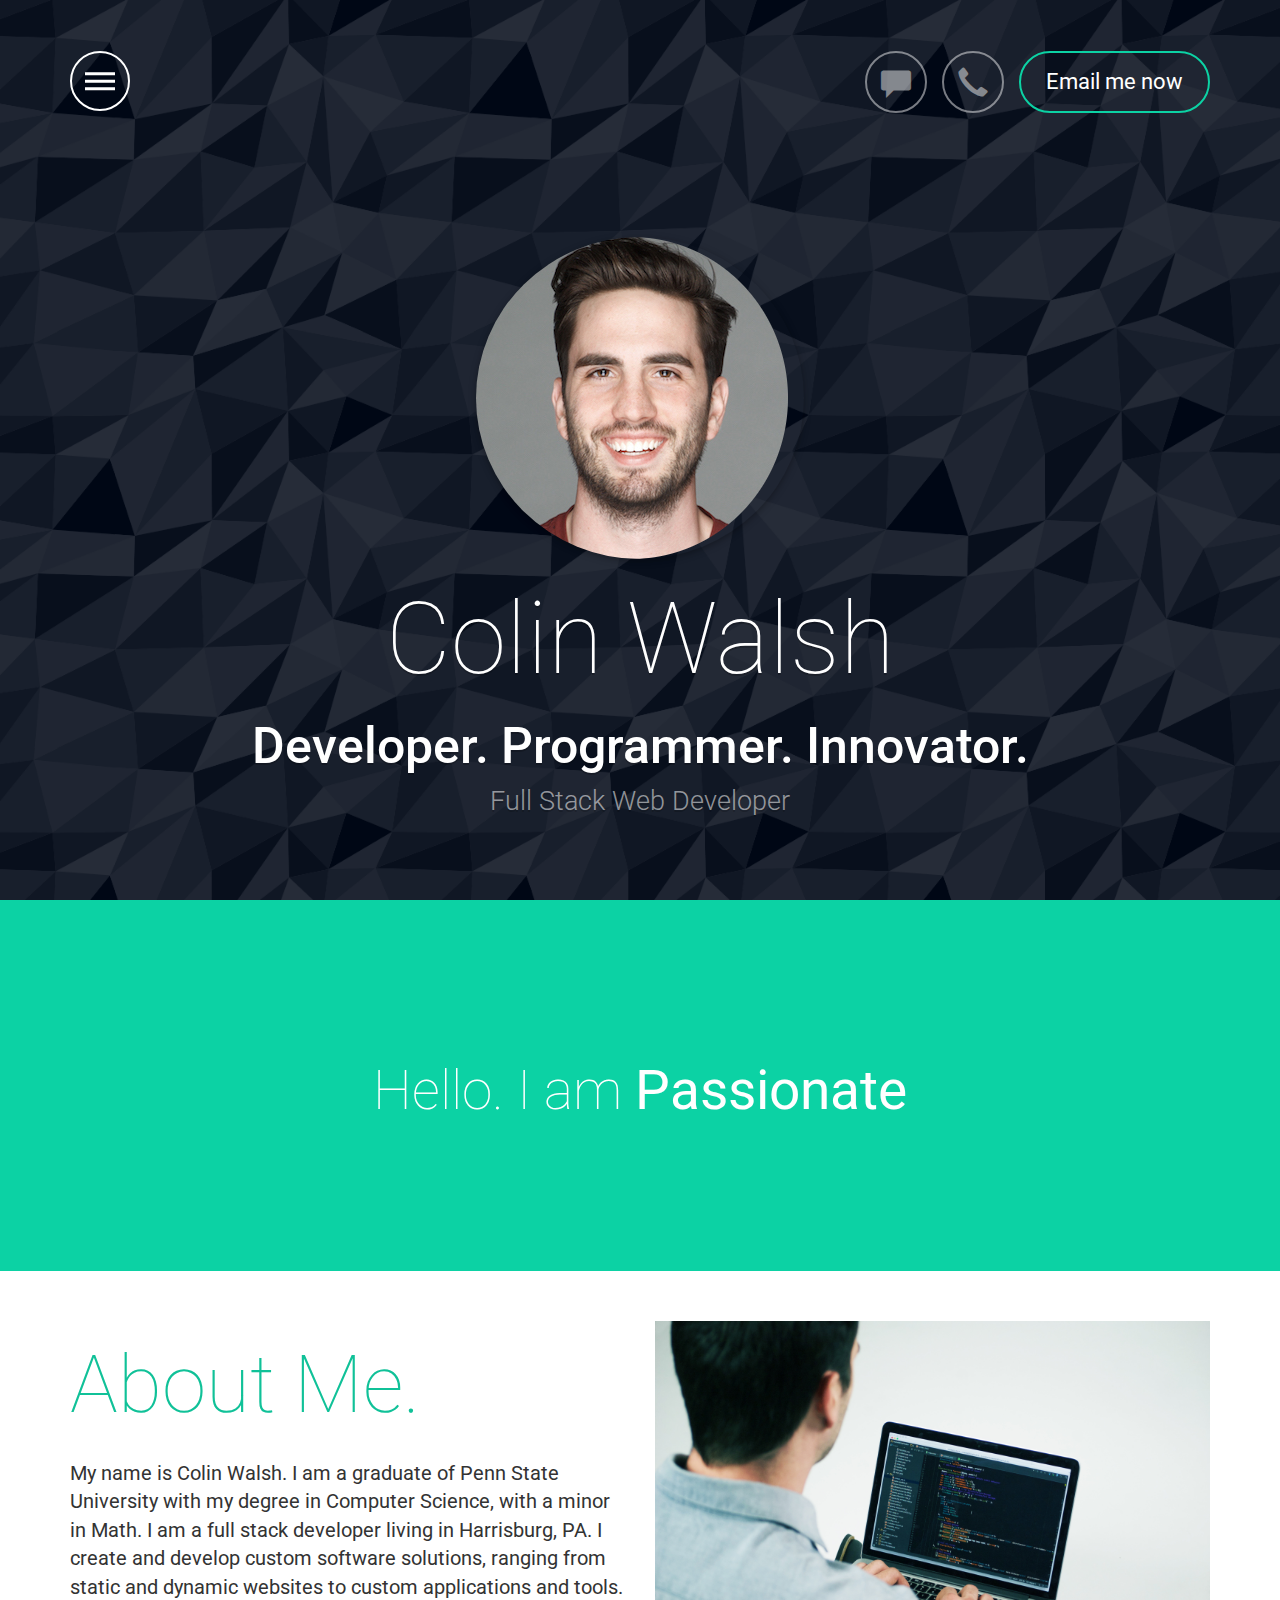
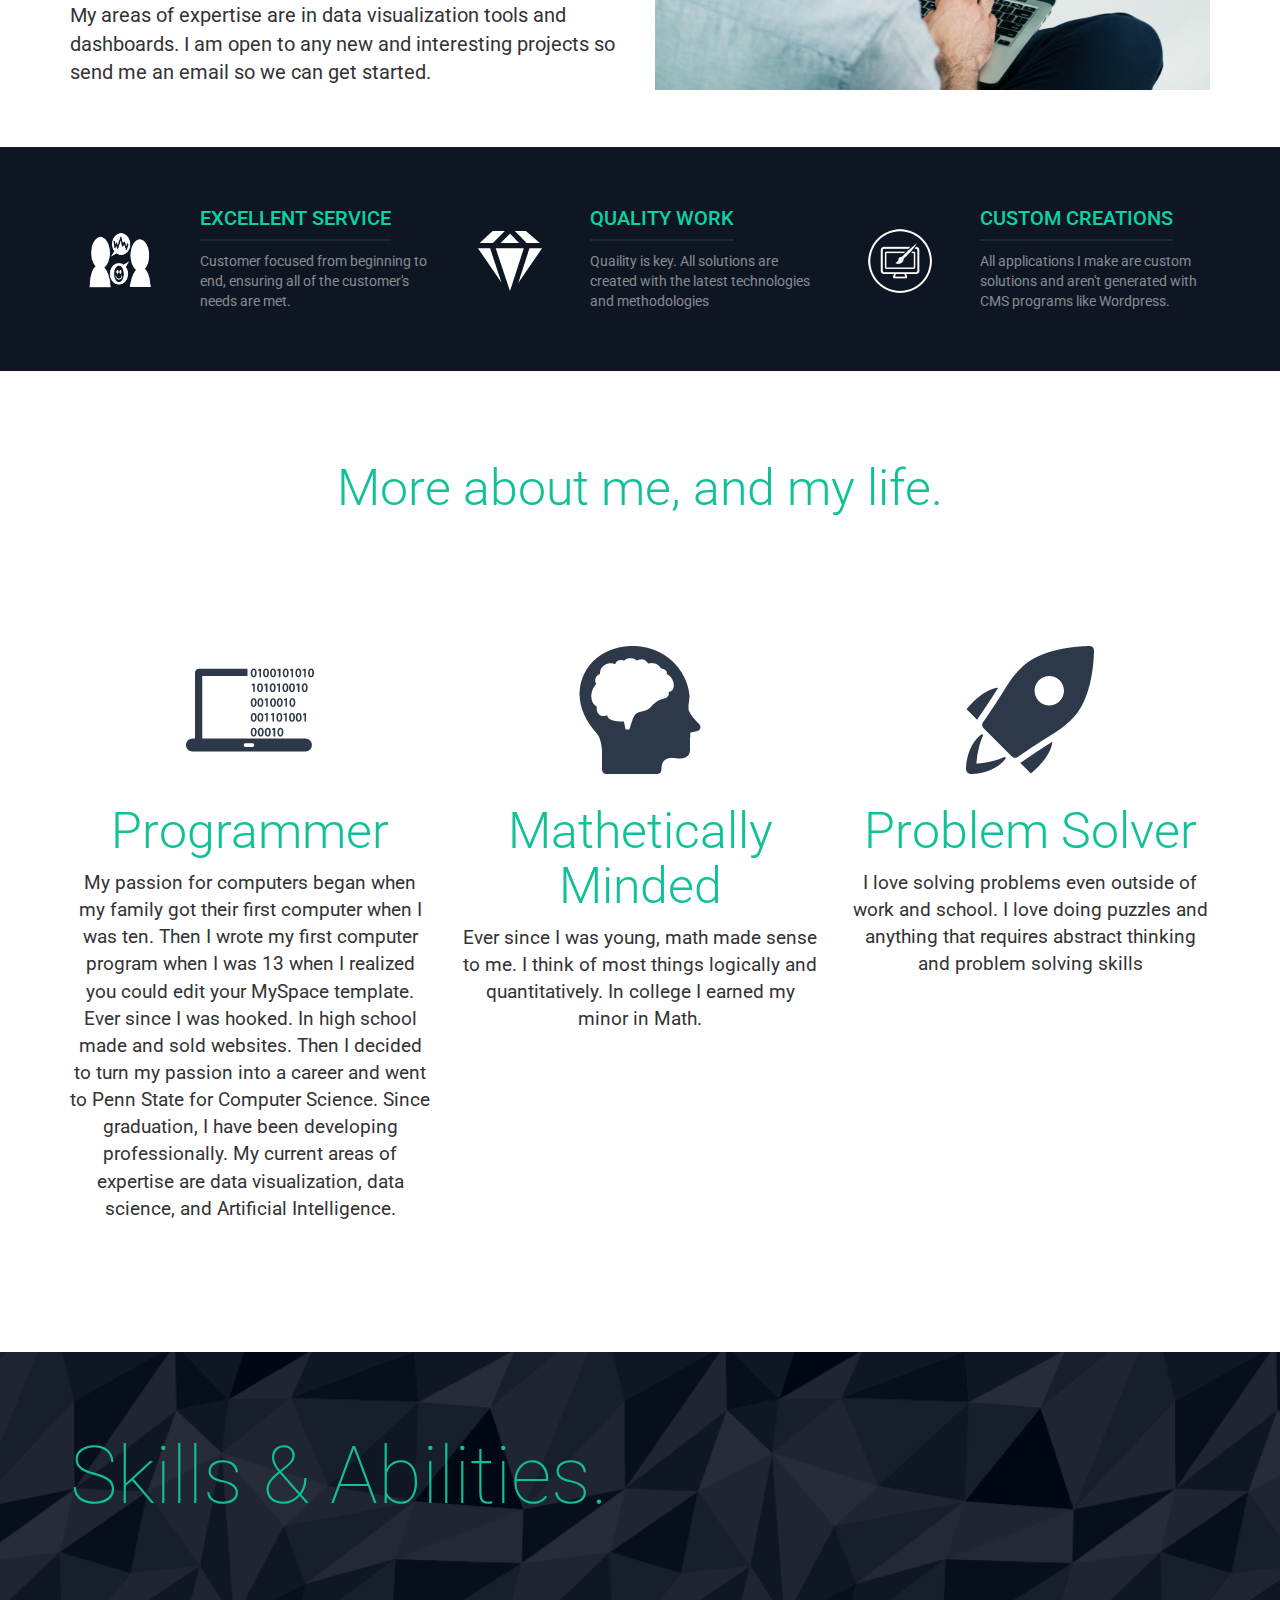
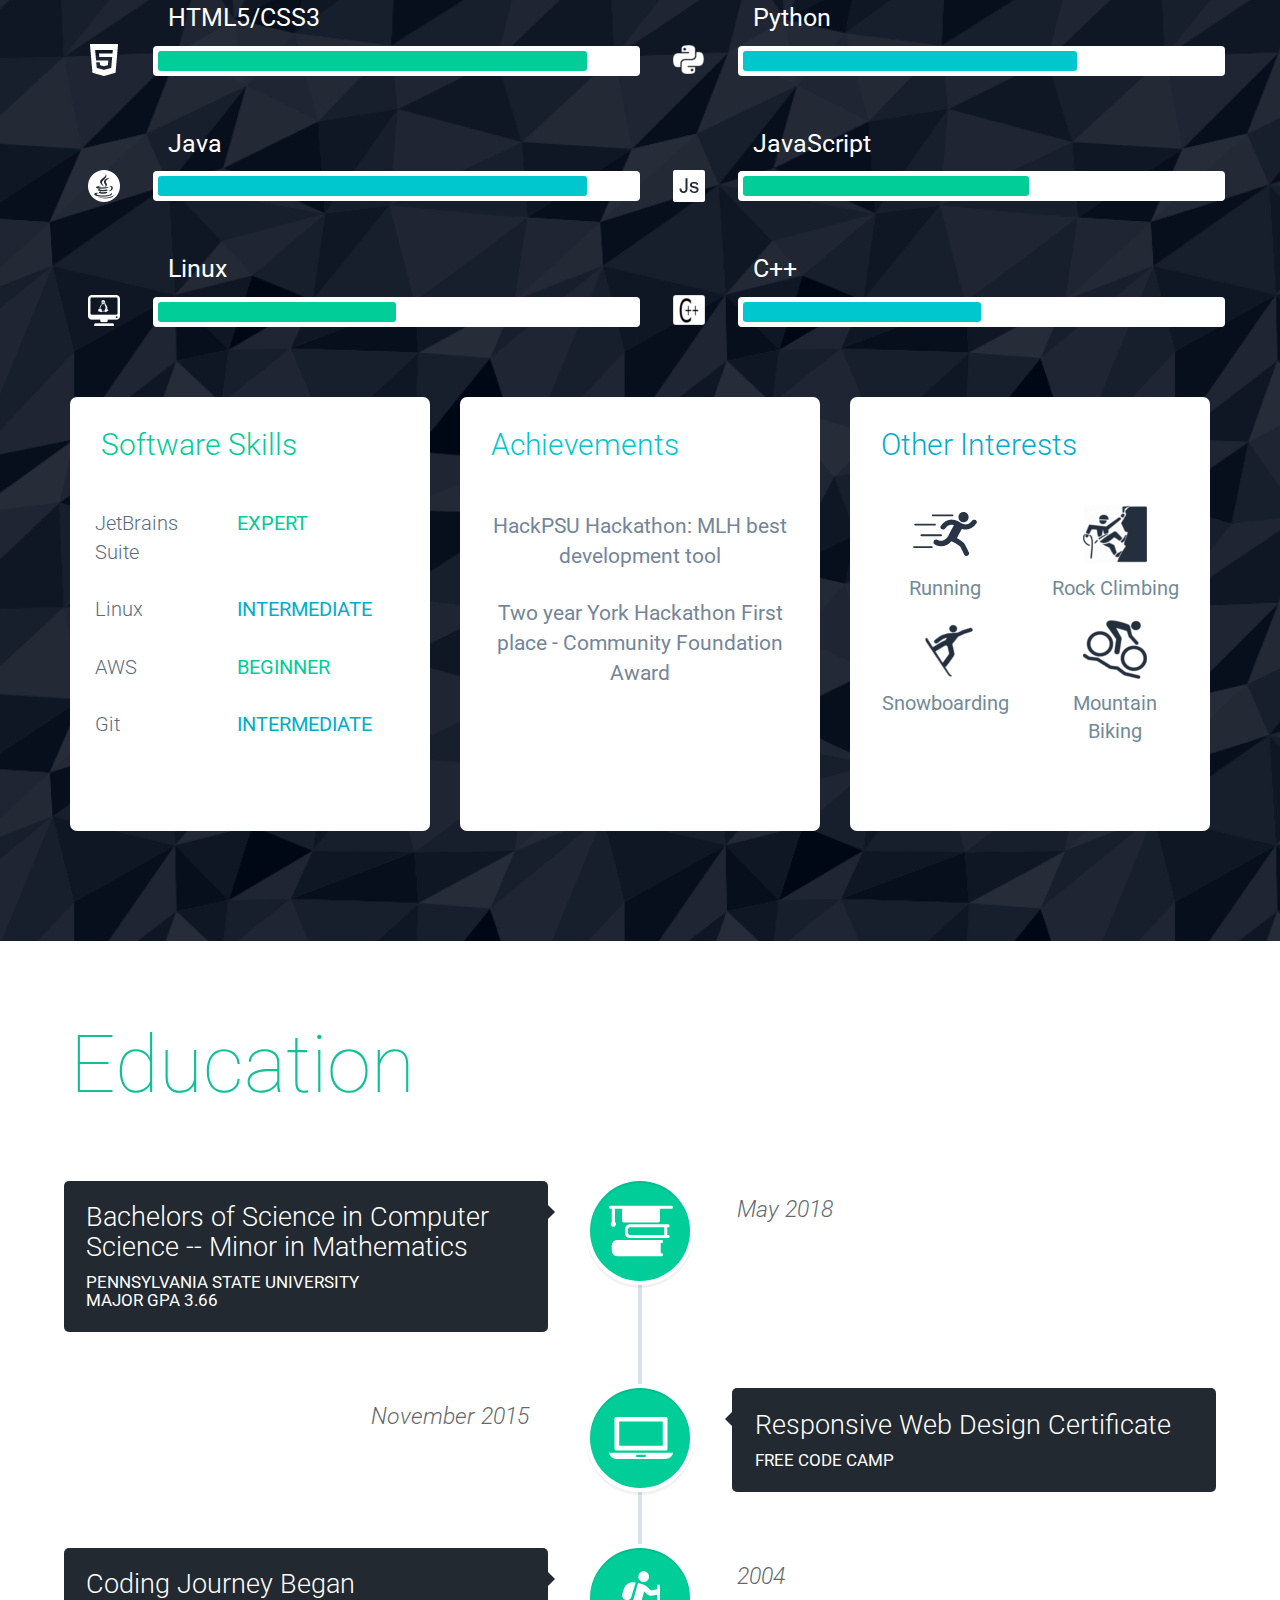
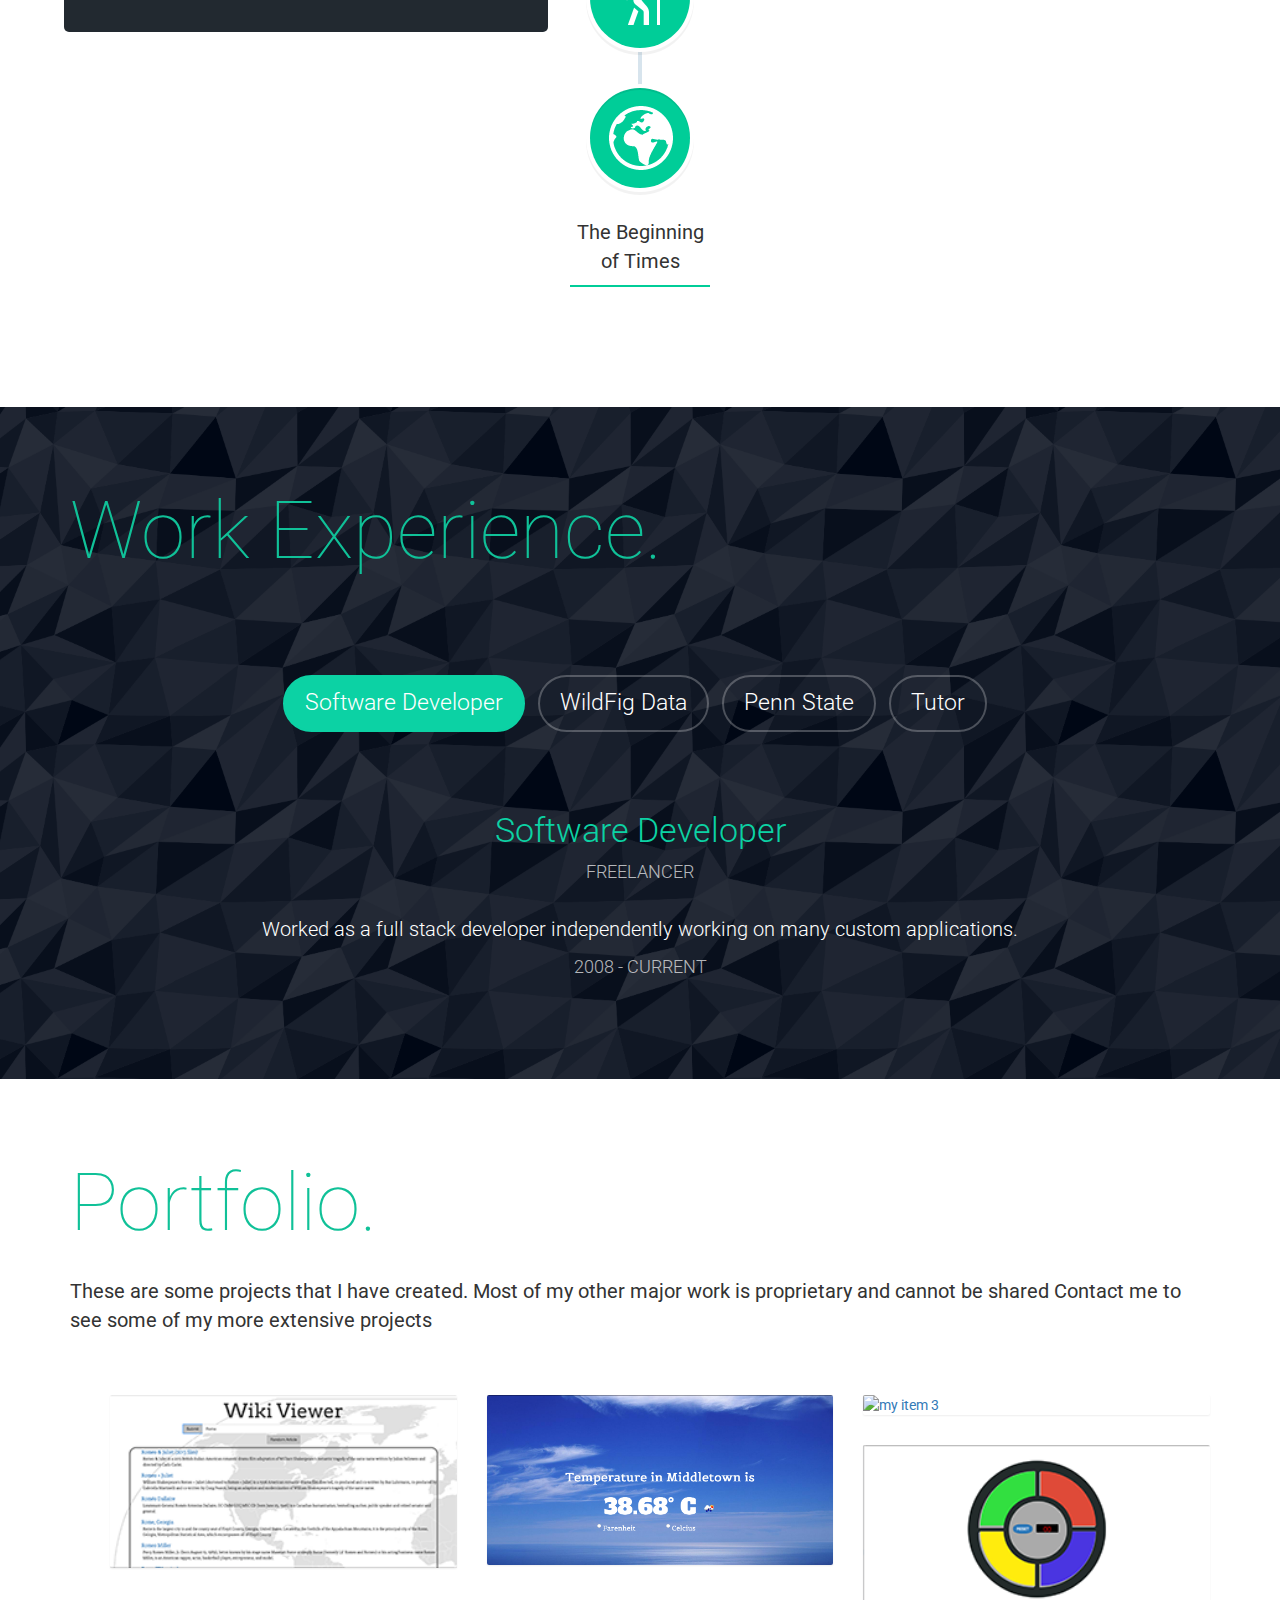
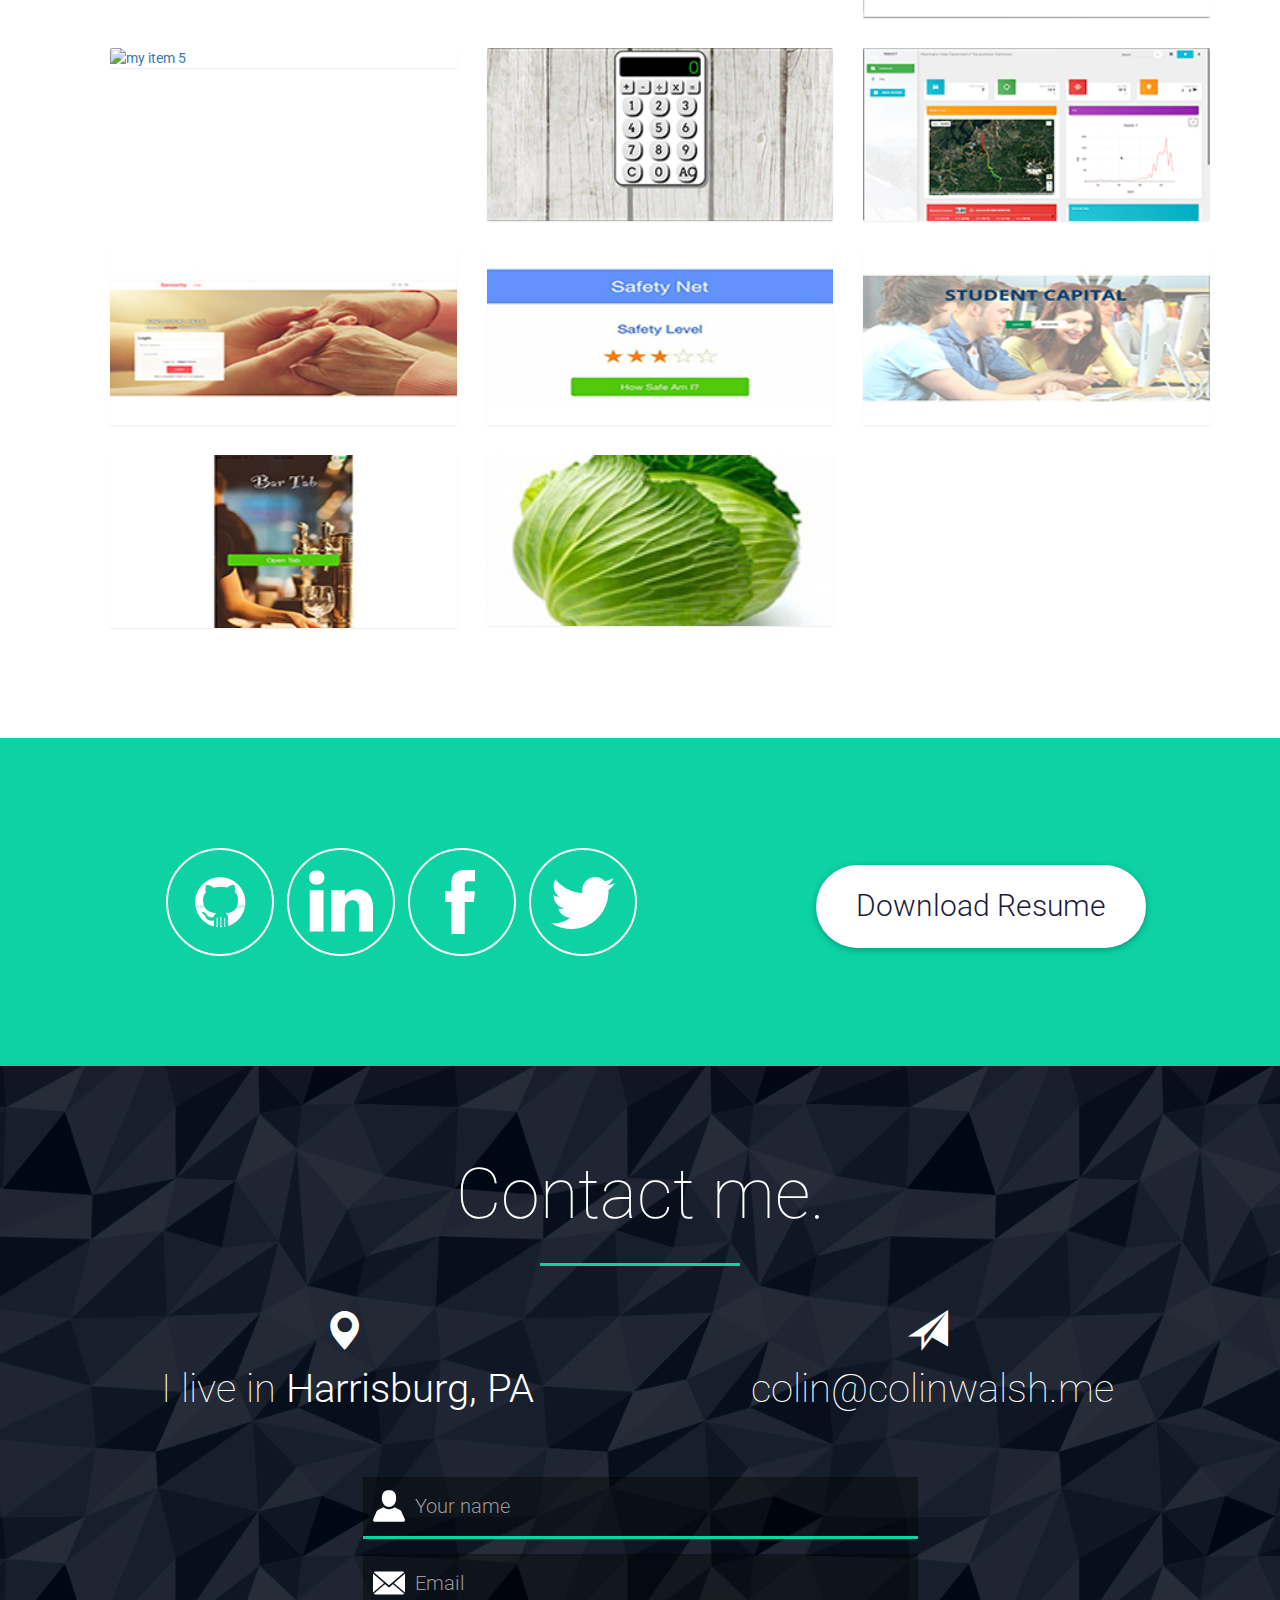
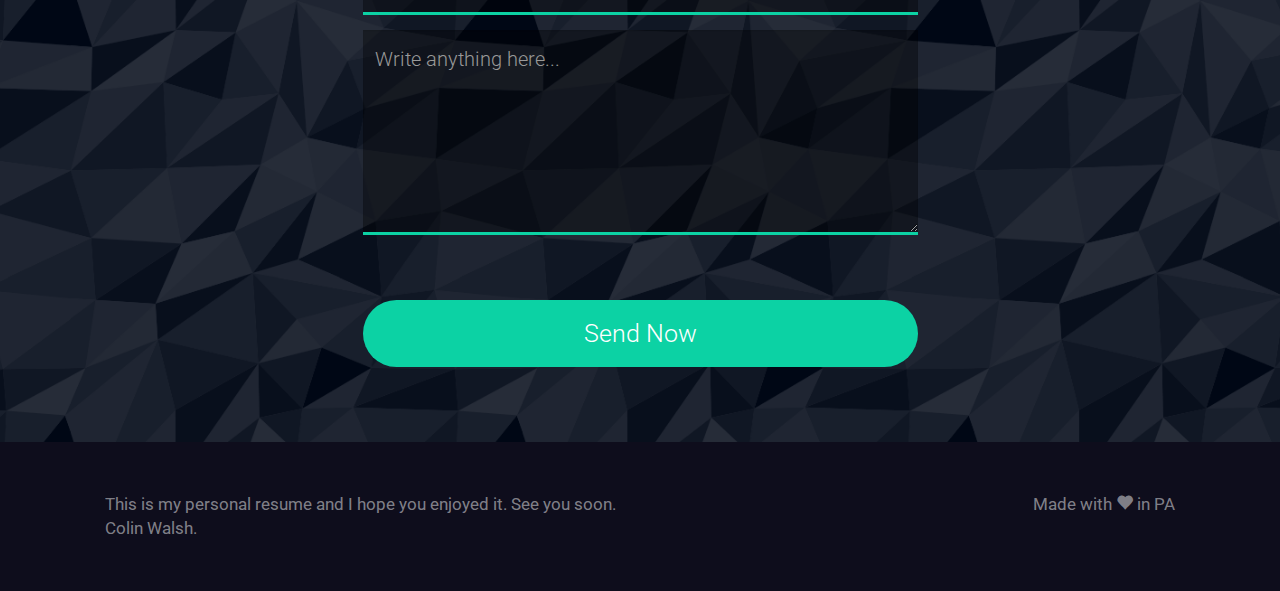
==== commit f50f0870: "email update" ====
--- a/index.html
+++ b/index.html
@@ -683,7 +683,7 @@
 				<!--Mail -->
 				<div class="col-md-6 col-xs-12 txt-center">
 					<p class="icon-ct glyphicon glyphicon-send"></p>
-					<p class="text-ct">c.walsh8600(at)gmail</p>
+					<p class="text-ct">colin@colinwalsh.me</p>
 				</div>
 			</div>
 		</div>
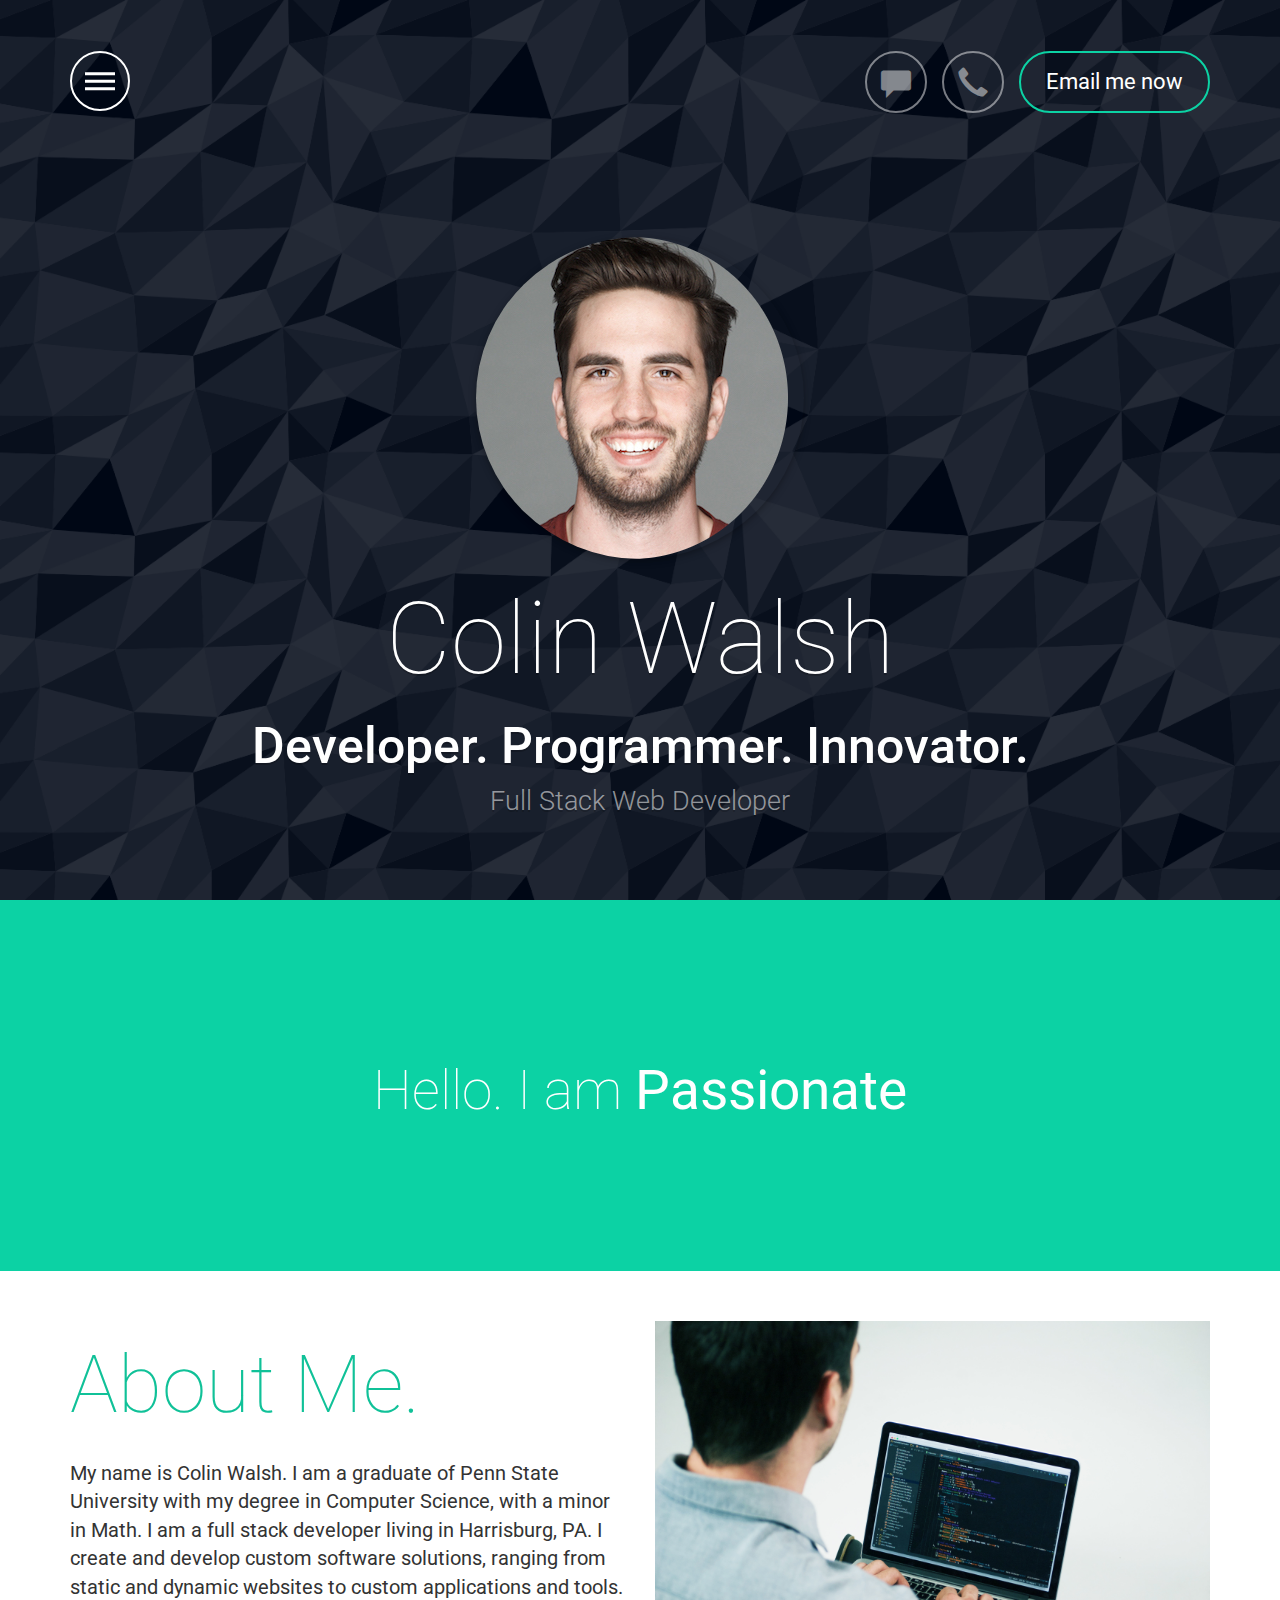
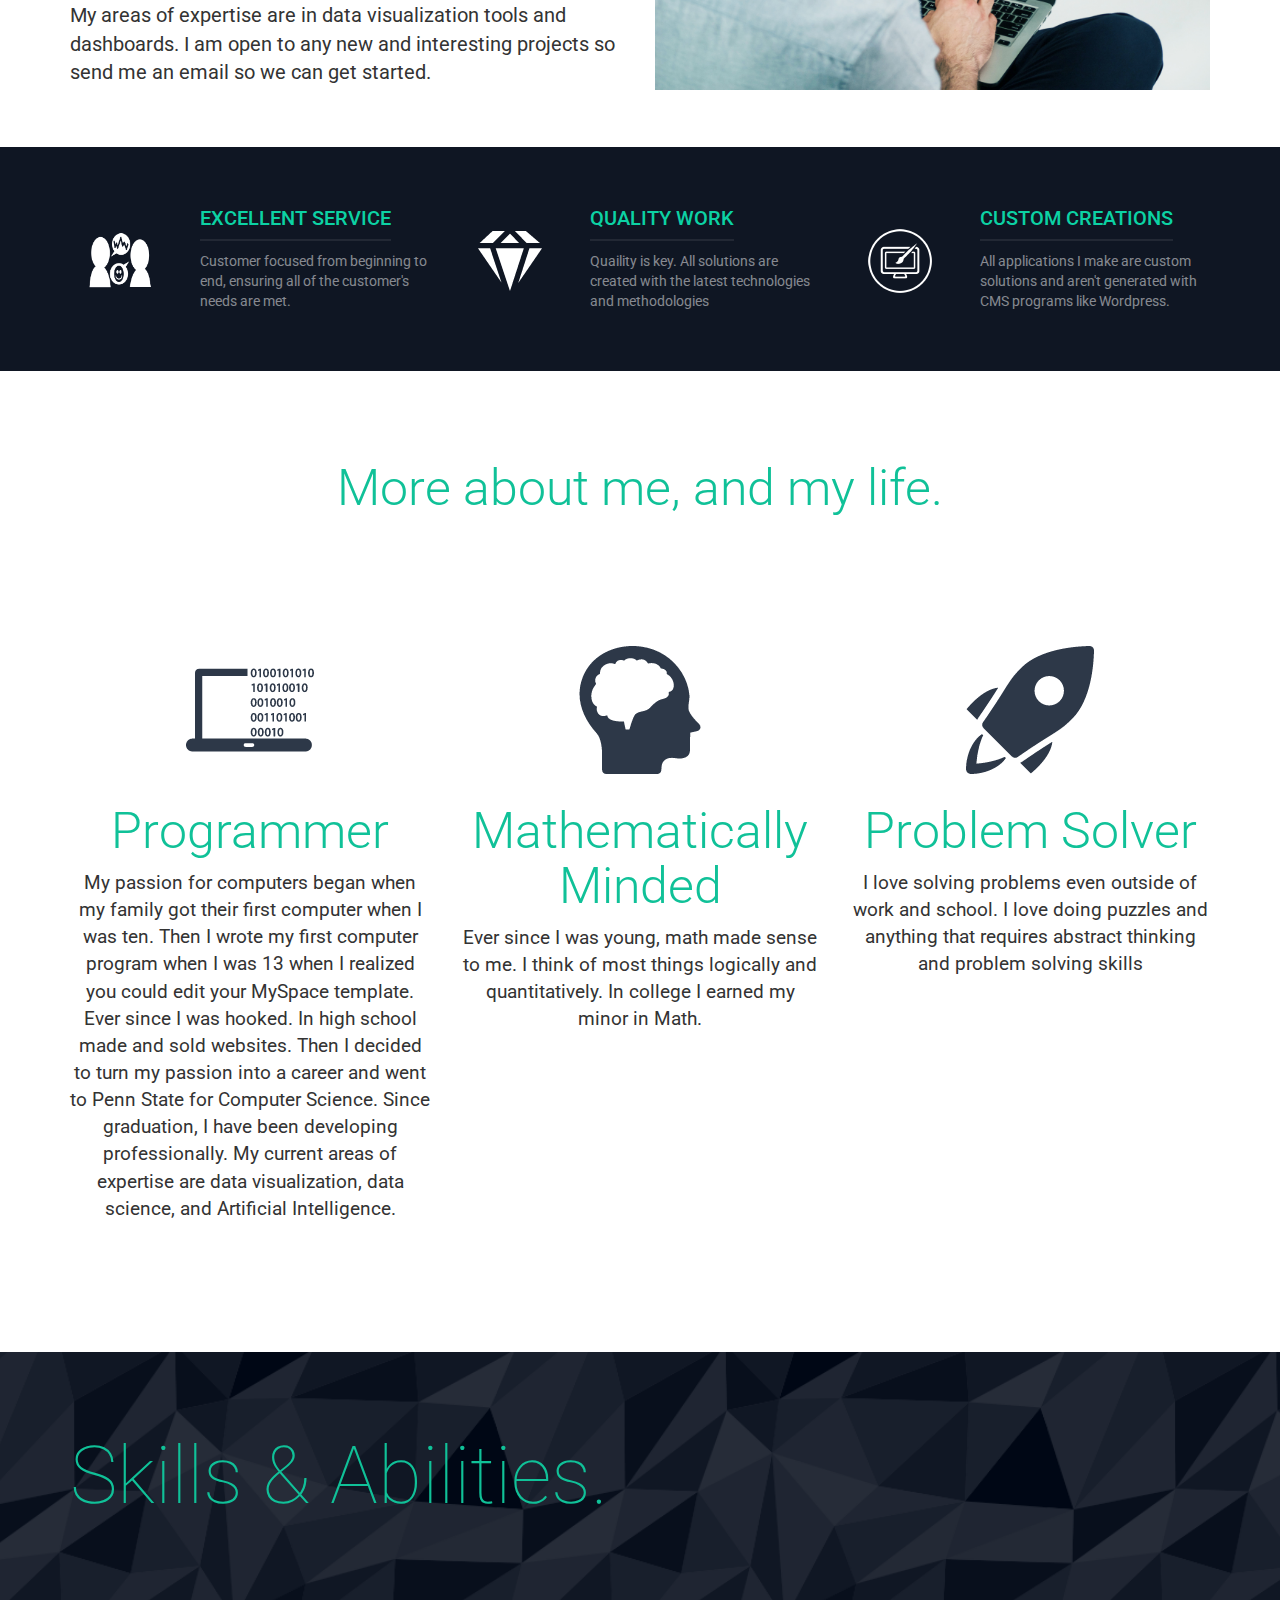
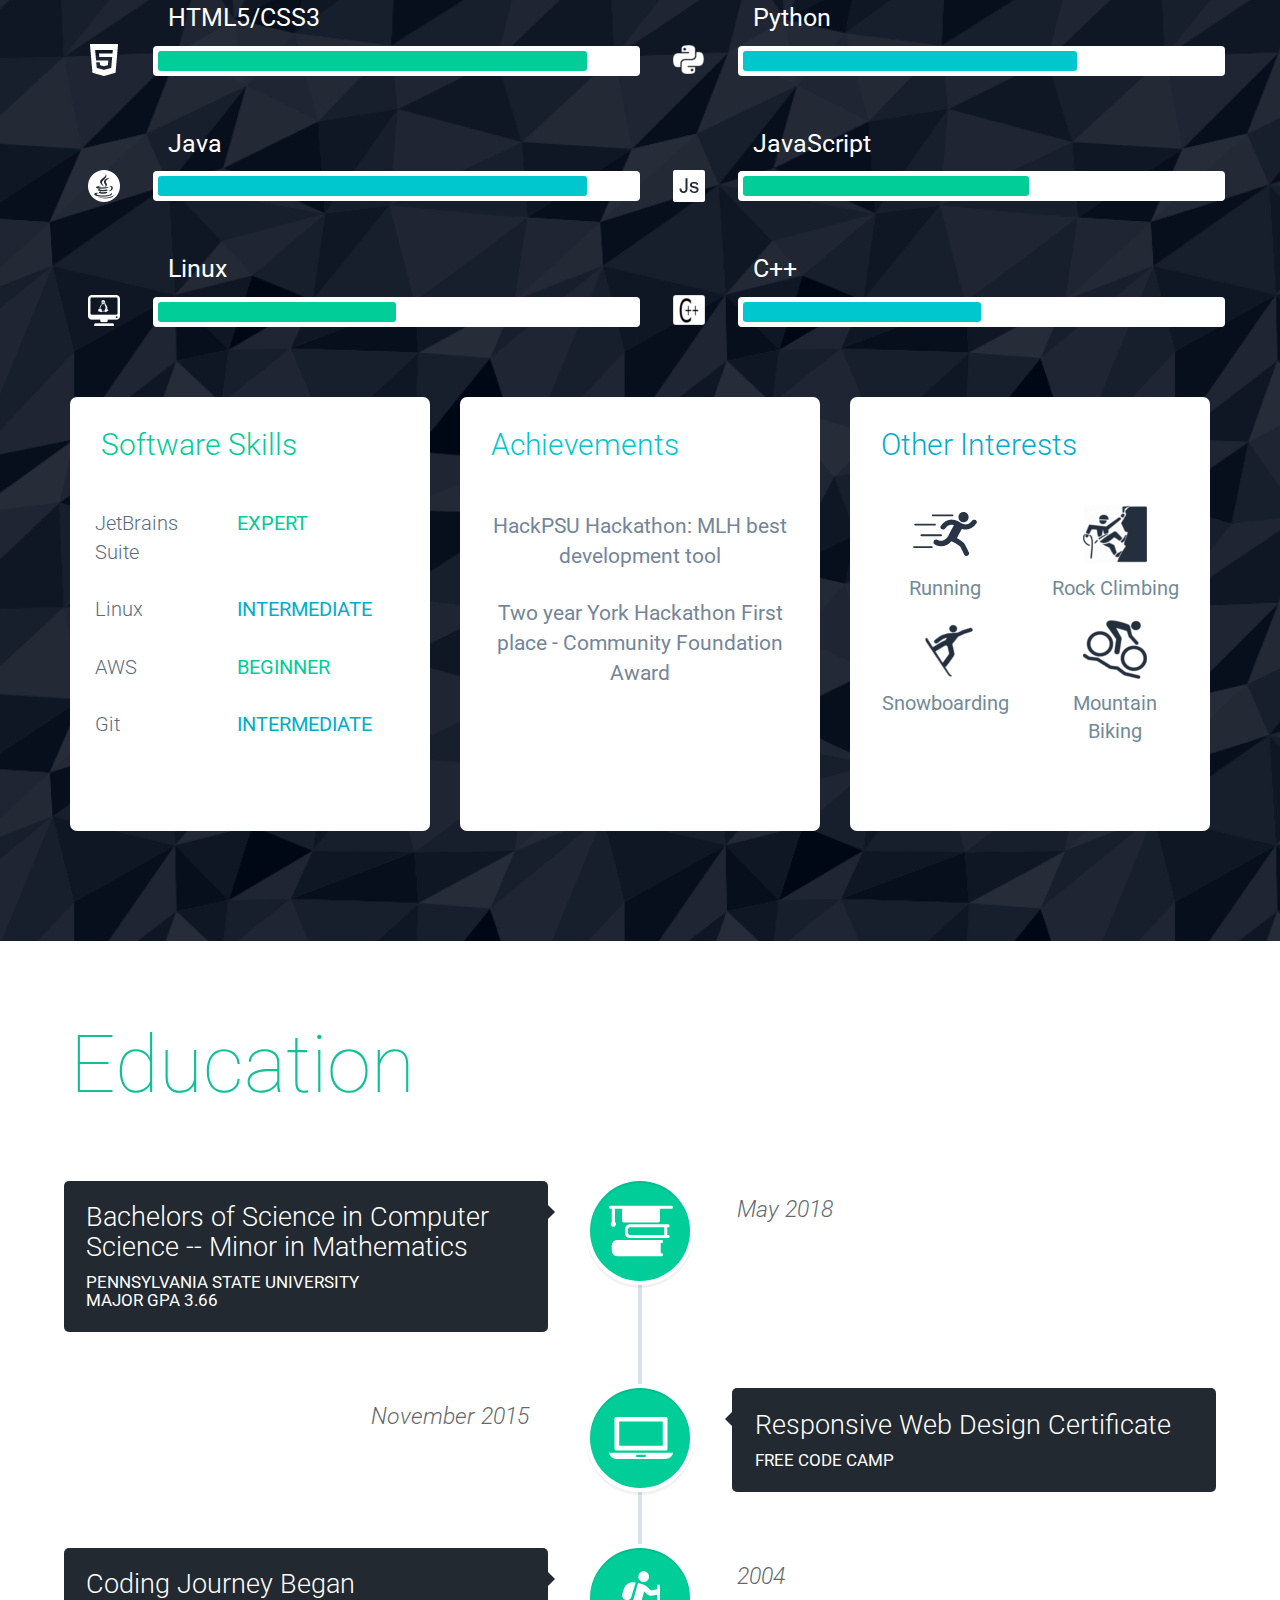
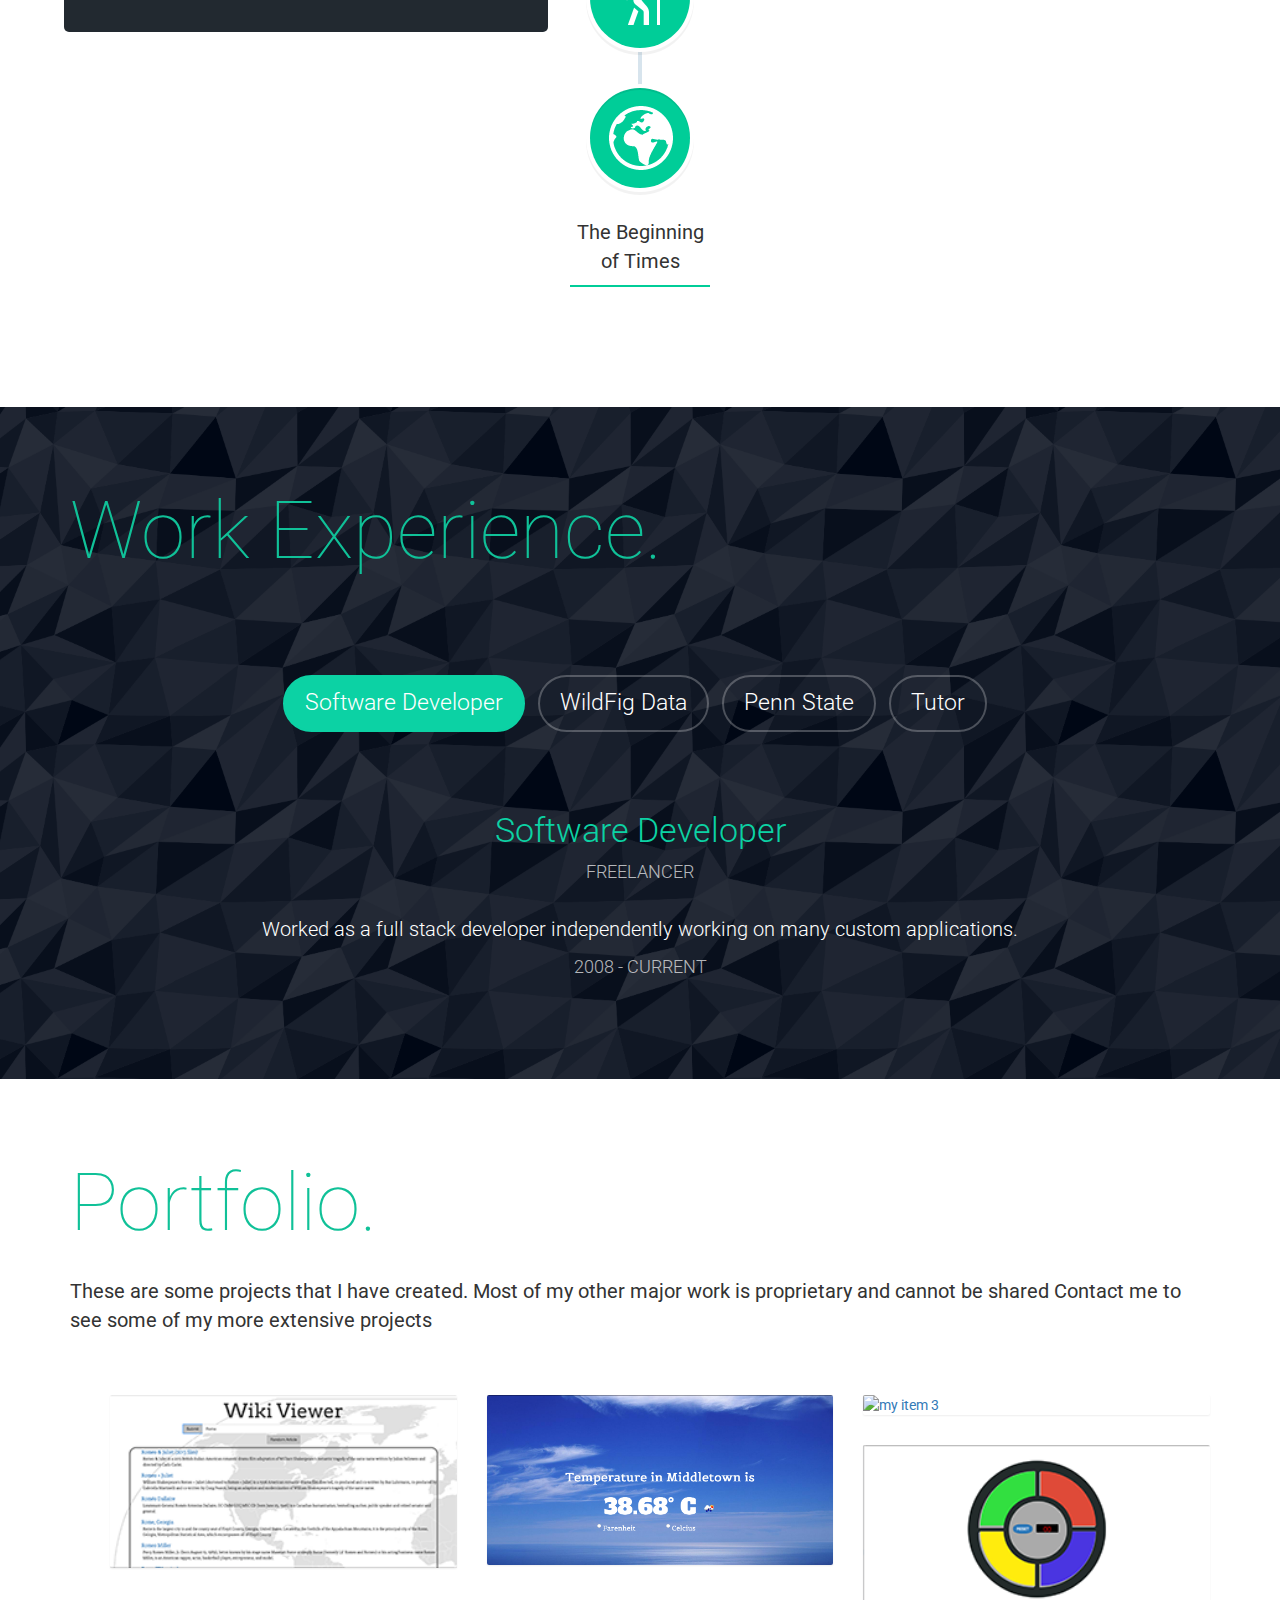
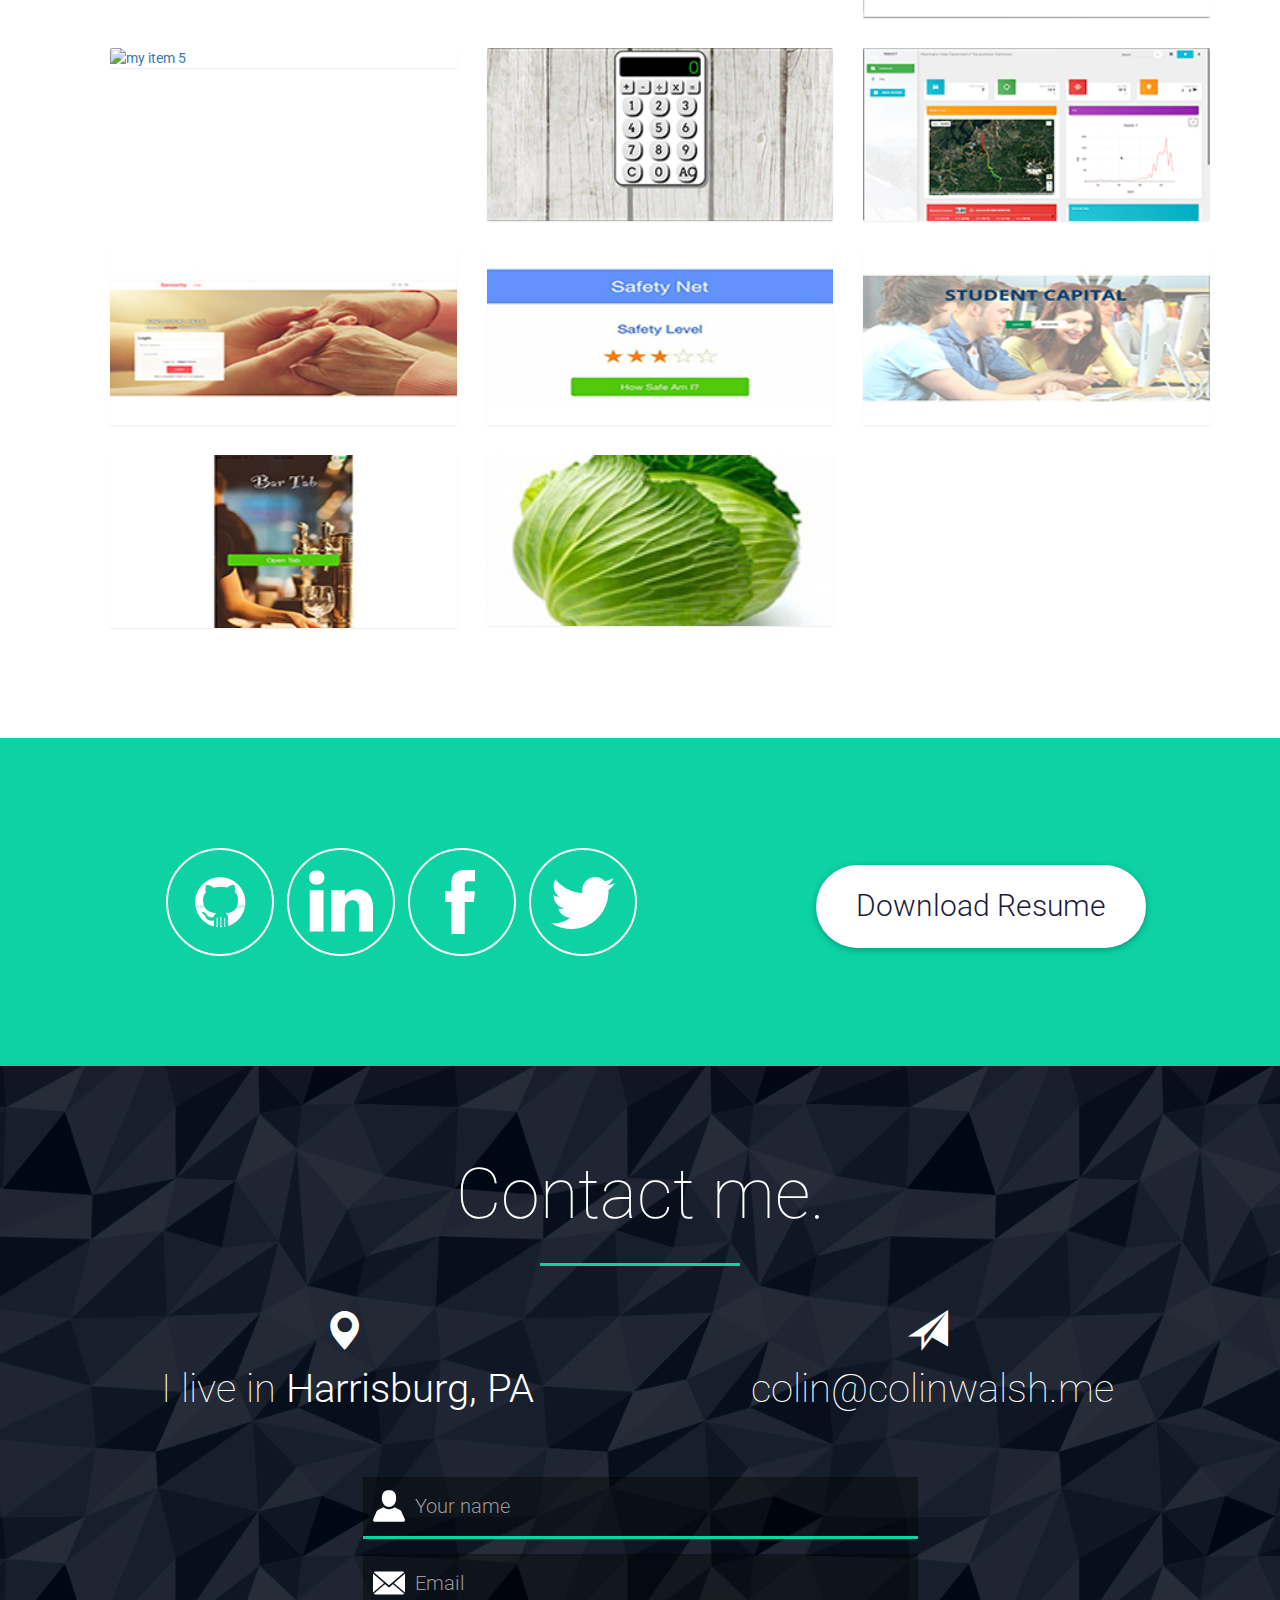
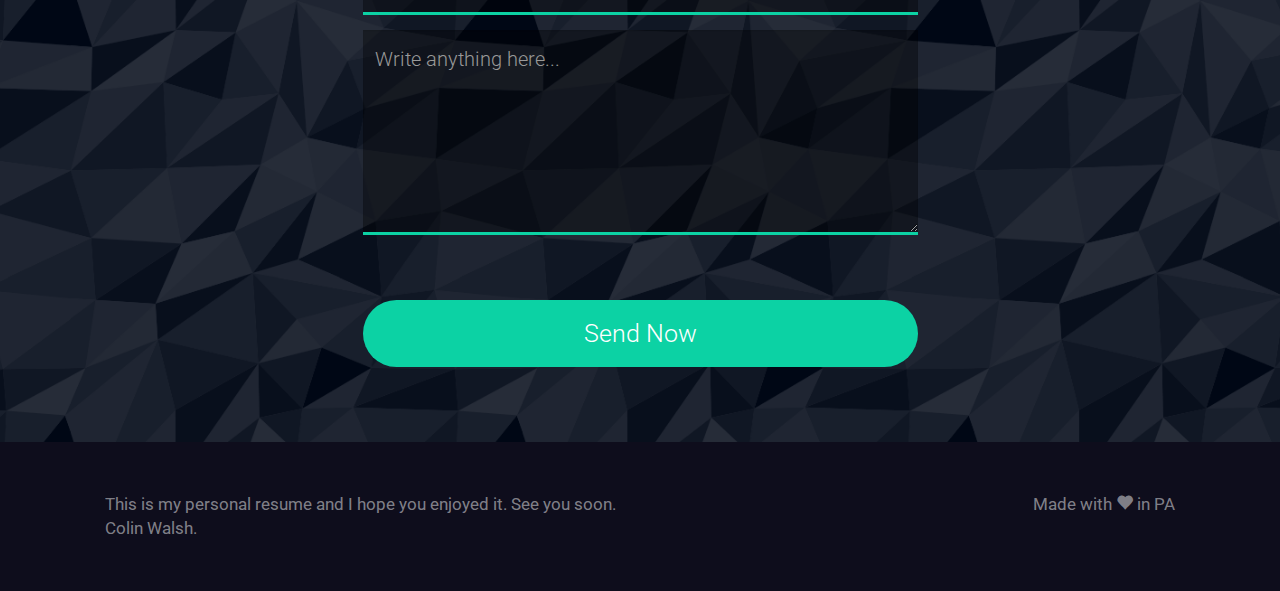
==== commit 14d6eacb: "typo" ====
--- a/index.html
+++ b/index.html
@@ -12,9 +12,9 @@
 		gtag('config', 'UA-129029472-1');
 	</script>
 
-    <title>Colin Walsh Development</title>
+    <title>ColinCodes.io</title>
     <meta name="Description" content="Colin Walsh Development is a full stack software development company in Harrisburg, Pennsylvania. We build and create custom software solutions for clients all over the country. ">
-    <meta name="Keywords" content="Colin Walsh, Colin Walsh Development, Harrisburg, Pennsylvaina, Shenandoah, Web Development, Web, Developer, Full Stack Developer">
+    <meta name="Keywords" content="Colin Walsh, Colin Codes, Harrisburg, Pennsylvaina, Shenandoah, Web Development, Web, Developer, Full Stack Developer, Colin Walsh Development">
 
     <meta charset="UTF-8" />
 	<meta http-equiv="X-UA-Compatible" content="IE=edge" />
@@ -285,7 +285,7 @@
 				<!-- Column 2 -->
 				<div class="col-md-4">
 					<img class="img-rd" alt="creative" src="img/brain.png"/>
-					<h3 class="title-rd">Mathetically Minded</h3>
+					<h3 class="title-rd">Mathematically Minded</h3>
 					<p class="text-rd">Ever since I was young, math made sense to me. I think of most things logically and quantitatively.
                         In college I earned my minor in Math.</p>
 				</div>
